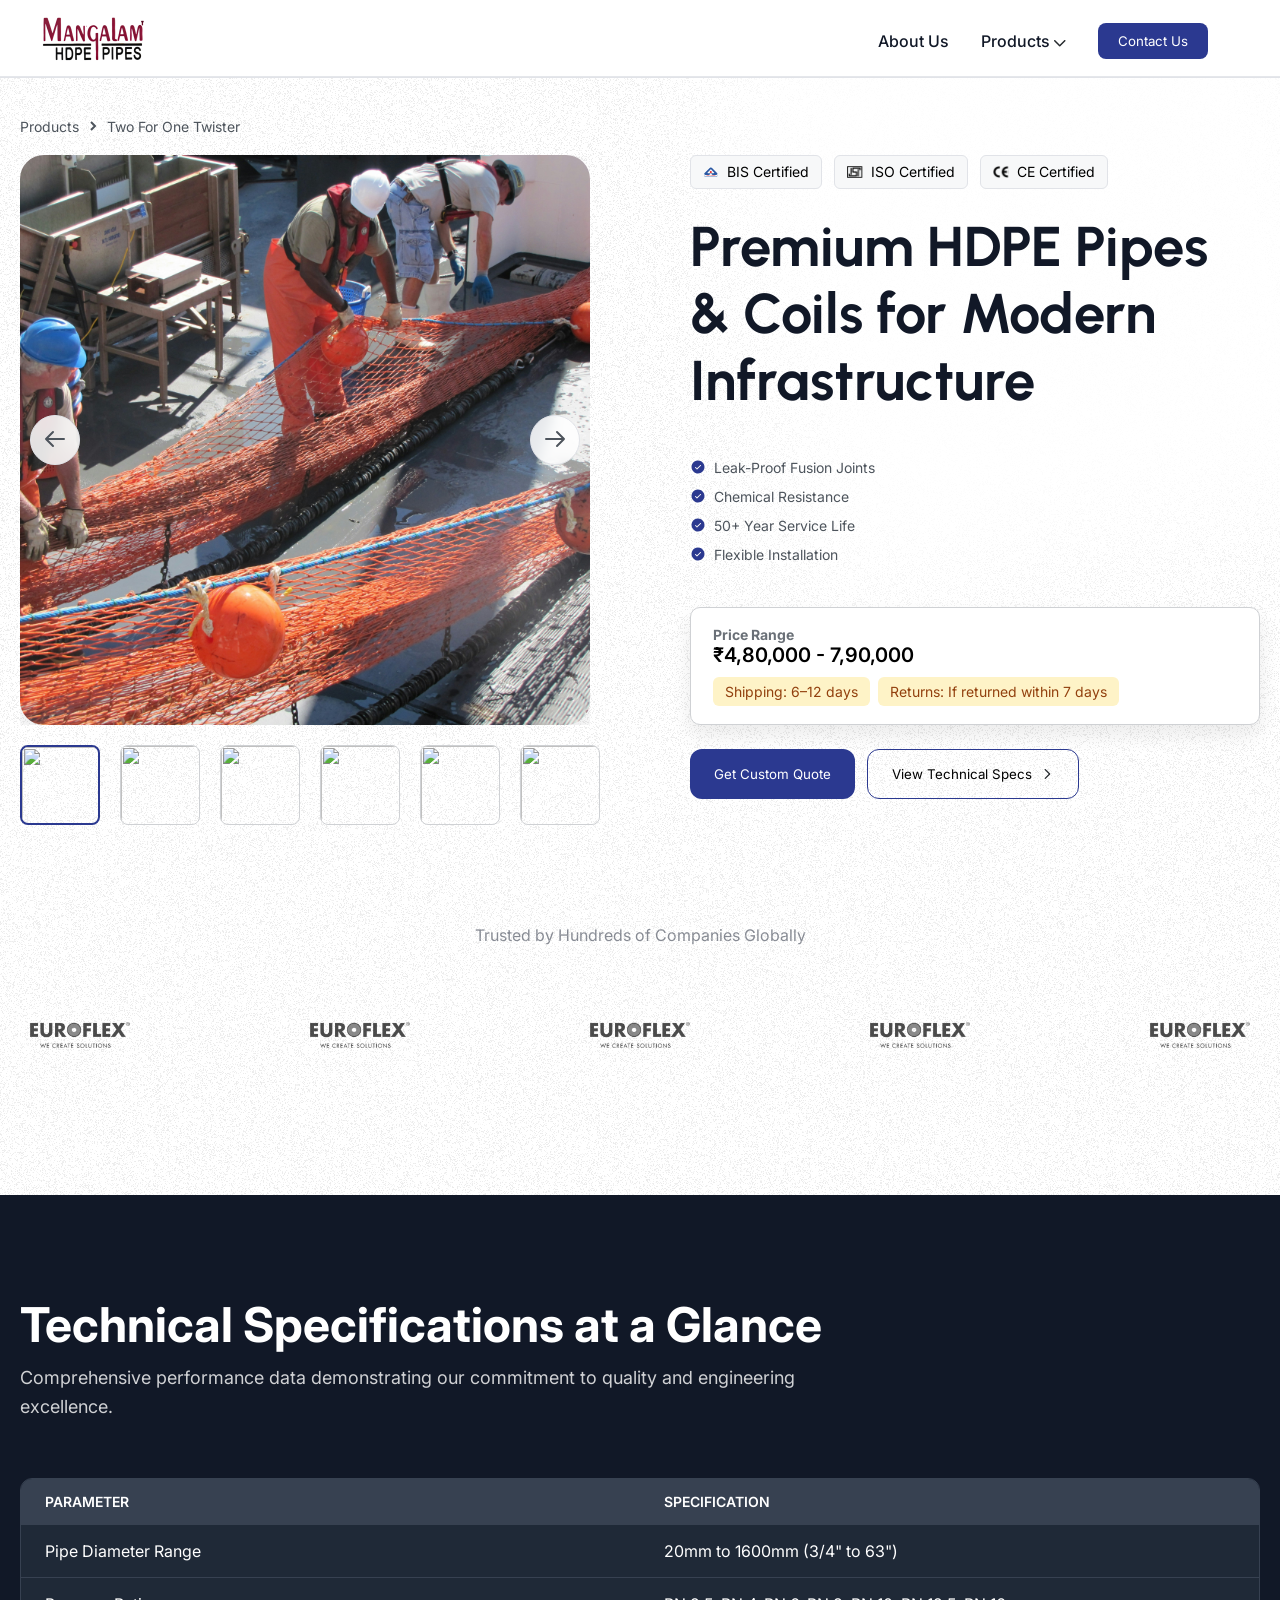
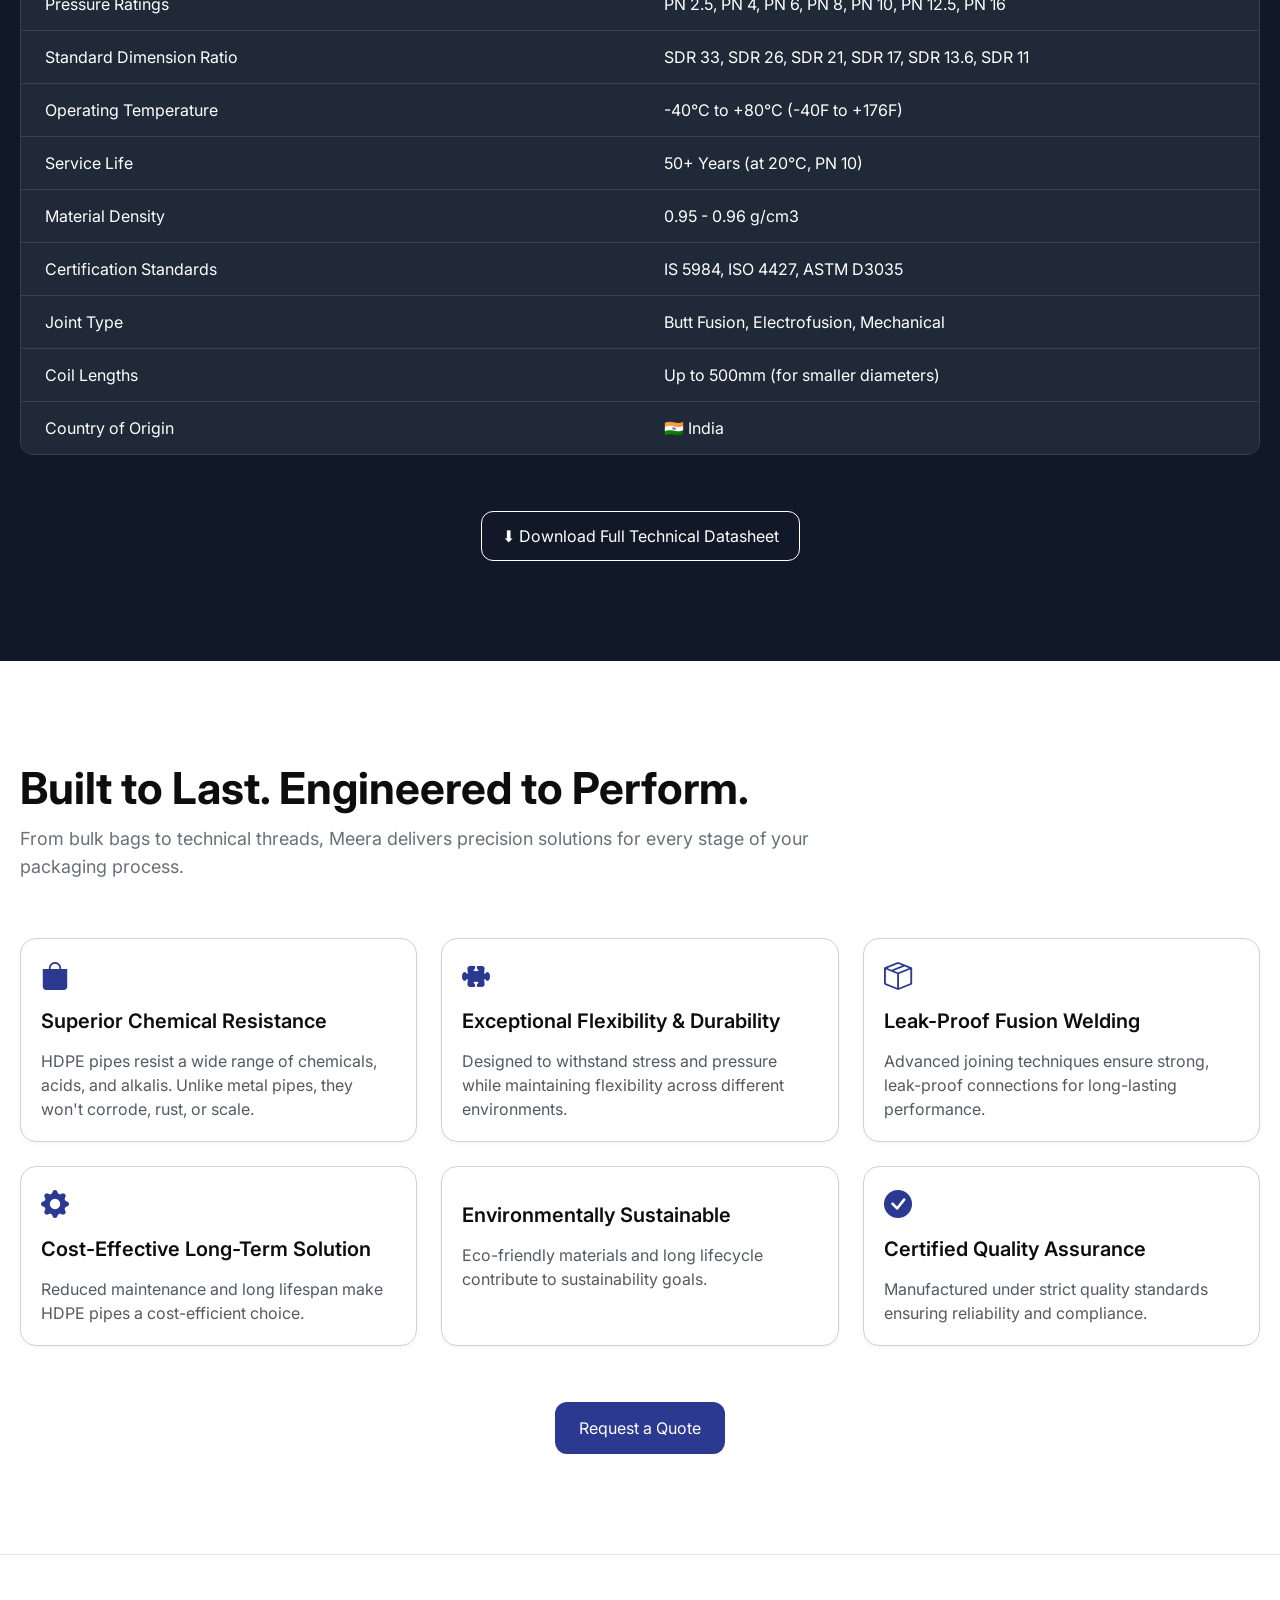
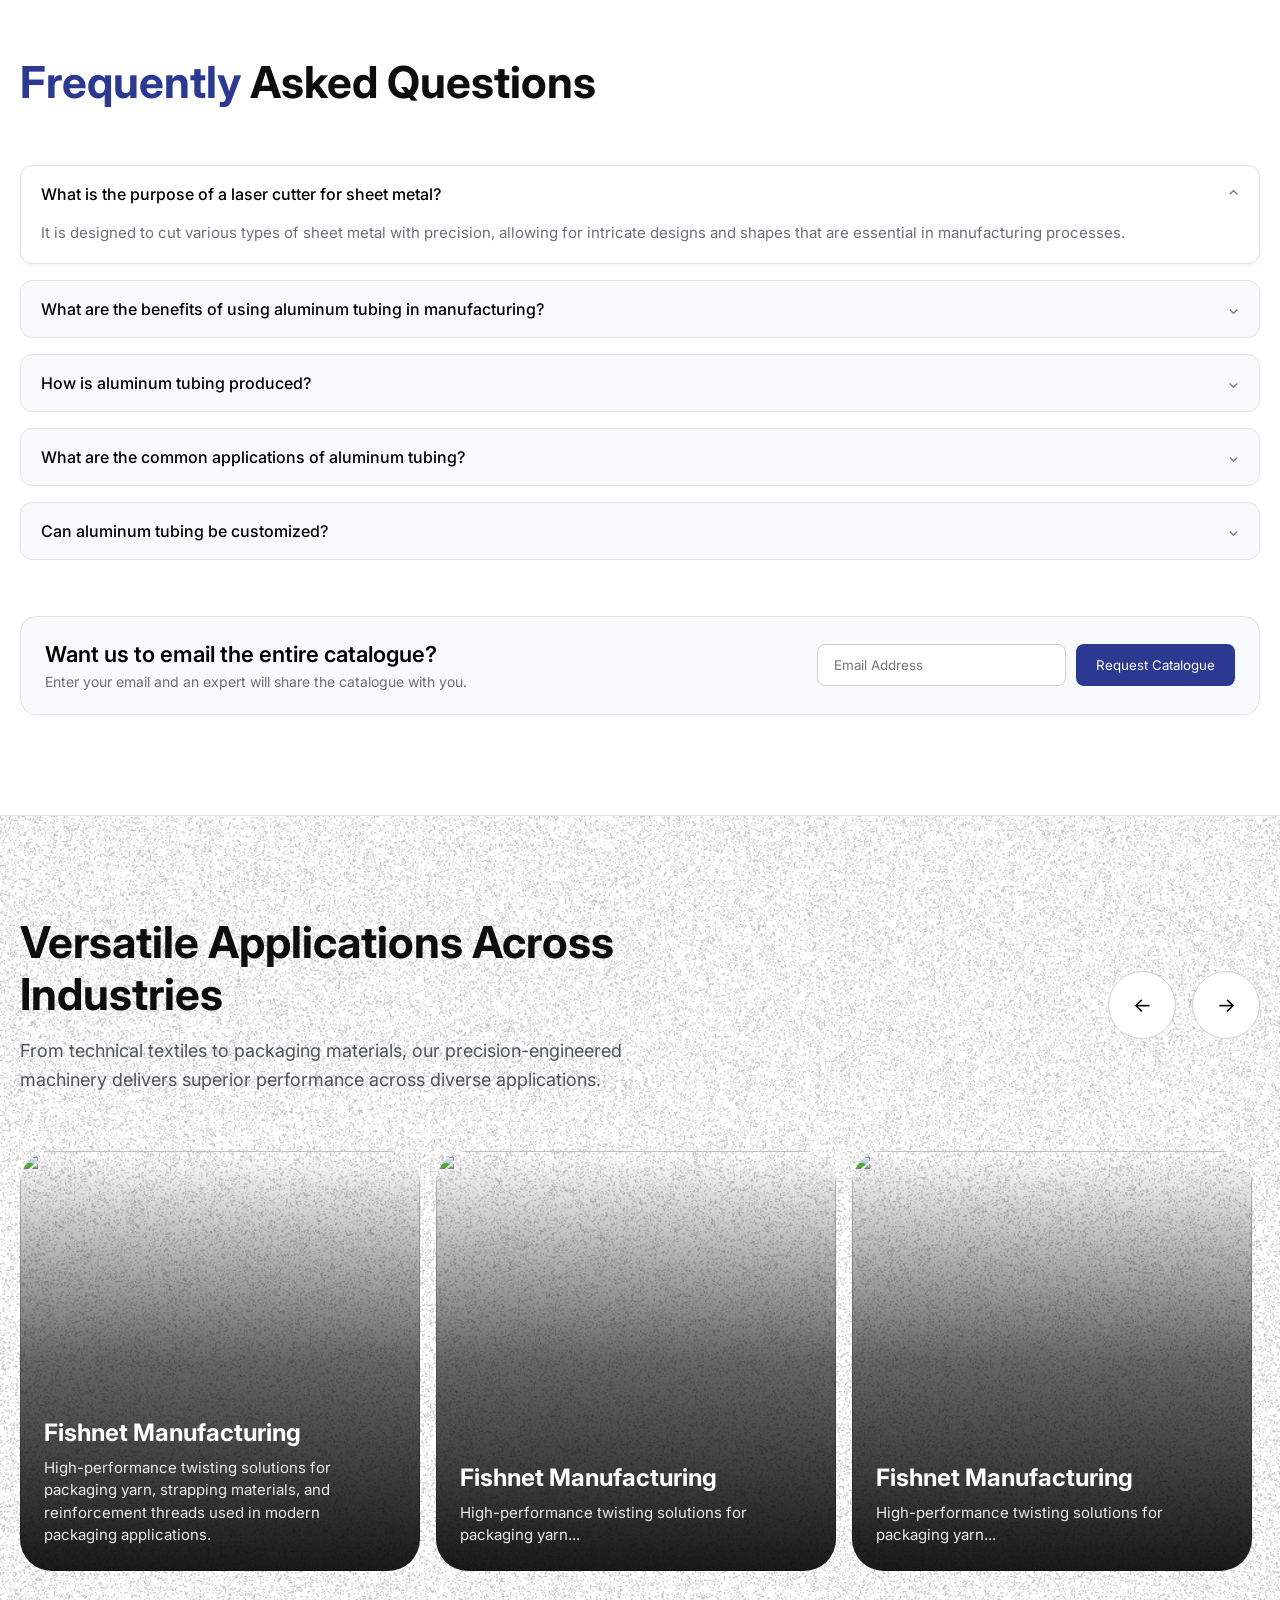
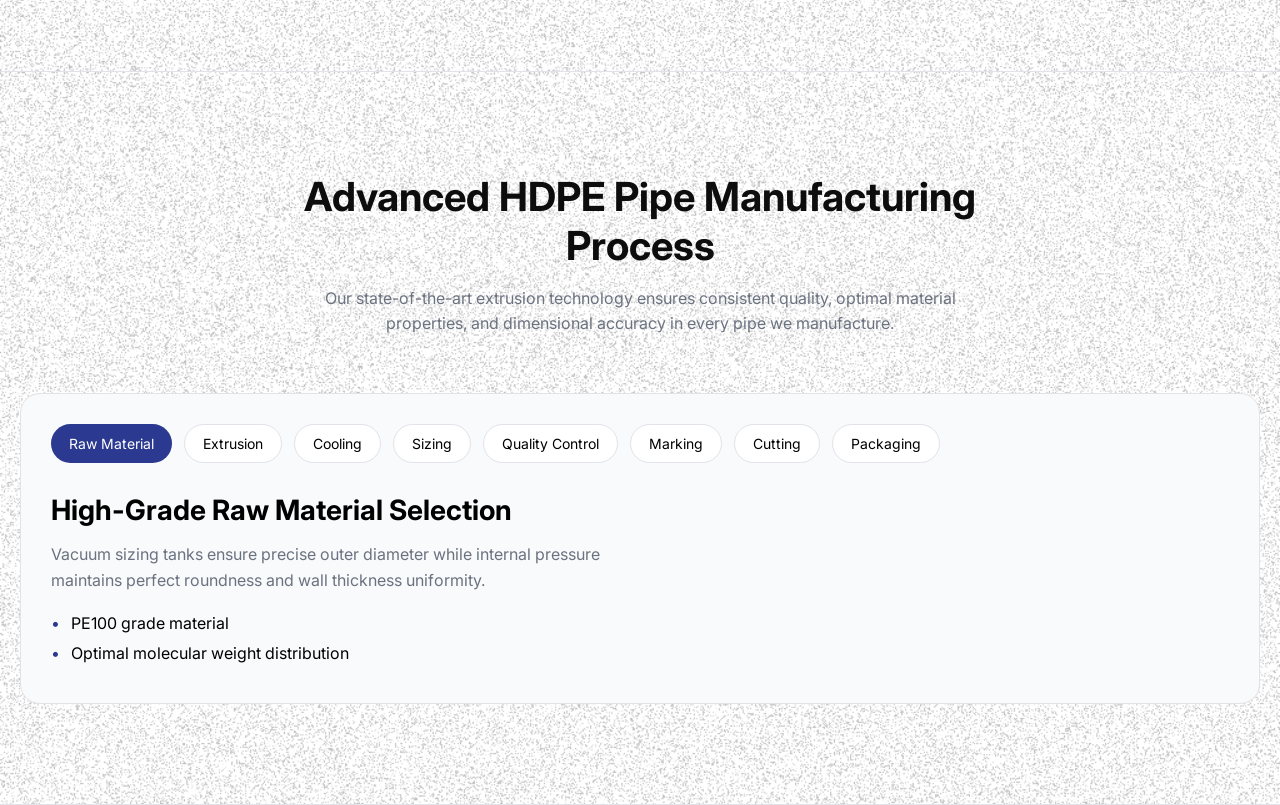
==== index.html @ 52c53579 "just done next xsection wirth crads and shades" ====
<!doctype html>
<html lang="en">
  <head>
    <meta charset="UTF-8" />
    <meta name="viewport" content="width=device-width, initial-scale=1.0" />
    <title>Gushwork Assignment</title>
<link href="https://fonts.googleapis.com/css2?family=Urbanist:wght@700&display=swap" rel="stylesheet">
    <link
      href="https://fonts.googleapis.com/css2?family=Inter:wght@400;500;600&display=swap"
      rel="stylesheet"
    />
    <link
      href="https://cdn.jsdelivr.net/npm/bootstrap-icons/font/bootstrap-icons.css"
      rel="stylesheet"
    />
    <link rel="stylesheet" href="styles.css" />
  </head>
  <body>
    <!-- Header Section -->
    <header class="header">
      <div class="nav">
        <div class="logo">
          <img src="logo.png" alt="Mangalam Pipes Logo" />
        </div>

        <nav class="nav-links">
          <a href="#">About Us</a>
          <div class="dropdown">
            <a href="#"
              >Products
              <span class="arrow-icon">
                <svg width="12" height="7" viewBox="0 0 12 7" fill="none">
                  <path
                    d="M5.22013 6.28255L0.220135 1.28255C0.0792384 1.14165 8.38803e-05 0.950558 8.38905e-05 0.7513C8.39007e-05 0.552043 0.0792385 0.360947 0.220135 0.22005C0.361031 0.0791541 0.552127 -4.7718e-07 0.751385 -4.69954e-07C0.950642 -4.62729e-07 1.14174 0.0791541 1.28263 0.22005L5.75076 4.68943L10.2201 0.221301C10.2899 0.151536 10.3727 0.0961956 10.4639 0.0584392C10.555 0.0206828 10.6527 0.00124975 10.7514 0.00124976C10.85 0.00124976 10.9477 0.0206828 11.0389 0.0584392C11.13 0.0961956 11.2129 0.151536 11.2826 0.221301C11.3524 0.291066 11.4077 0.373889 11.4455 0.465041C11.4833 0.556193 11.5027 0.653889 11.5027 0.752551C11.5027 0.851213 11.4833 0.948909 11.4455 1.04006C11.4077 1.13121 11.3524 1.21404 11.2826 1.2838L6.28263 6.2838C6.21287 6.35364 6.13001 6.40902 6.03881 6.44677C5.9476 6.48451 5.84984 6.50388 5.75112 6.50377C5.65241 6.50365 5.5547 6.48405 5.46358 6.44609C5.37246 6.40813 5.28973 6.35255 5.22013 6.28255Z"
                    fill="#262A2E"
                  />
                </svg>
              </span>
            </a>
          </div>
          <a href="#"><button class="contact-btn">Contact Us</button></a>
          <div class="menu-toggle" id="menuToggle"></div>
        </nav>
      </div>
    </header>
    <!--Hero section-->
    <section class="hero">
      <!-- BREADCRUMB -->
      <div class="breadcrumb">
        <a href="#">Products</a>
        <span>
          <svg width="12" height="12" viewBox="0 0 12 12">
            <path
              d="M4 2L8 6L4 10"
              stroke="#4D545C"
              stroke-width="2"
              fill="none"
            />
            </svg>
          </span>
        <a href="#">Two For One Twister</a>
      </div>

      <div class="hero-content">
        <!-- LEFT -->
        <div class="left">
          <div class="carousel">
            <button class="prev">
              <svg
                width="24"
                height="24"
                viewBox="0 0 24 24"
                fill="none"
                xmlns="http://www.w3.org/2000/svg"
              >
                <path
                  d="M10 5L3 12M3 12L10 19M3 12L21 12"
                  stroke="#4D545C"
                  stroke-width="2"
                  stroke-linecap="round"
                  stroke-linejoin="round"
                />
              </svg>
            </button>

            <img id="mainImage" src="hero.jpg" />

            <!-- Zoom Lens -->
            <div class="zoom-lens">
              <svg width="24" height="24" viewBox="0 0 24 24" fill="none" xmlns="http://www.w3.org/2000/svg">
                <circle cx="10" cy="10" r="6" stroke="#FFFFFF" stroke-width="2" fill="none"/>
                <path d="M14.5 14.5L21 21" stroke="#FFFFFF" stroke-width="2" stroke-linecap="round"/>
              </svg>
            </div>

            <button class="next">
              <svg
                width="24"
                height="24"
                viewBox="0 0 24 24"
                fill="none"
                xmlns="http://www.w3.org/2000/svg"
              >
                <path
                  d="M14 5L21 12M21 12L14 19M21 12L3 12"
                  stroke="#4D545C"
                  stroke-width="2"
                  stroke-linecap="round"
                  stroke-linejoin="round"
                />
              </svg>
            </button>
          </div>

          <div class="thumbnails">
            <img src="images/img1.jpg" class="thumb active" />
            <img src="images/img2.jpg" class="thumb" />
            <img src="images/img3.jpg" class="thumb" />
            <img src="images/img4.jpg" class="thumb" />
            <img src="images/img3.jpg" class="thumb" />
            <img src="images/img4.jpg" class="thumb" />
          </div>
        </div>

        <!-- RIGHT -->
        <div class="right">
          <!-- BADGES -->
          <div class="badges">
            <span>
              <svg
                width="30"
                height="20"
                viewBox="0 0 30 20"
                fill="none"
                xmlns="http://www.w3.org/2000/svg"
              >
                <g clip-path="url(#clip0_490_15077)">
                  <path
                    fill-rule="evenodd"
                    clip-rule="evenodd"
                    d="M14.727 5.0002C14.9112 5.0002 15.1404 5.092 15.4164 5.3674L20.7936 10.744C21.666 11.6176 21.1608 12.304 20.0136 12.2146H14.727L17.898 15.4774H24.6534C26.7216 15.5692 28.3734 13.639 26.3082 11.6632L16.8882 2.2876C16.1028 1.5058 15.4164 1 14.727 1C14.0376 1 13.347 1.5058 12.567 2.2876L3.14704 11.6626C1.07944 13.6384 2.73304 15.5686 4.80124 15.4762H11.556L14.727 12.214H9.44224C8.29324 12.3058 7.78744 11.614 8.66224 10.7434L14.0388 5.3674C14.3142 5.092 14.5446 5.0002 14.7282 5.0002"
                    fill="#2A58A3"
                  />
                  <path
                    fill-rule="evenodd"
                    clip-rule="evenodd"
                    d="M14.6946 8.13525C15.081 8.13502 15.4588 8.24936 15.7802 8.46383C16.1016 8.6783 16.3521 8.98325 16.5002 9.34013C16.6483 9.69702 16.6872 10.0898 16.6121 10.4688C16.5369 10.8478 16.3511 11.196 16.078 11.4694C15.805 11.7428 15.457 11.9291 15.0781 12.0047C14.6992 12.0803 14.3063 12.0418 13.9493 11.8942C13.5922 11.7466 13.287 11.4963 13.0721 11.1752C12.8572 10.8541 12.7424 10.4764 12.7422 10.0901C12.7423 9.57224 12.9481 9.07567 13.3142 8.70946C13.6803 8.34326 14.1768 8.13737 14.6946 8.13705"
                    fill="#E6363B"
                  />
                  <path
                    fill-rule="evenodd"
                    clip-rule="evenodd"
                    d="M14.7061 19.0001H24.5863C26.1949 18.9539 26.6089 18.5405 27.9415 15.9209C26.1031 17.6669 25.6897 17.7587 24.5863 17.7587H4.8259C3.7231 17.7587 3.3091 17.6669 1.4707 15.9209C2.8033 18.5405 3.2173 18.9539 4.8259 19.0001H14.7061Z"
                    fill="#2A58A3"
                  />
                  <path
                    d="M23.2631 17.0588H23.563V17.2652H23.2631V17.0588ZM23.2631 16.4636H23.563V16.6706H23.2631V16.4636ZM21.3808 16.8944C21.3808 16.5602 21.895 16.5824 21.895 16.5824L21.955 16.7294C21.9034 16.7168 21.64 16.712 21.6292 16.8932C21.631 16.9394 21.6508 16.9831 21.6845 17.0148C21.7182 17.0465 21.763 17.0636 21.8092 17.0624H21.82C21.8652 17.065 21.9103 17.0571 21.952 17.0394C21.9936 17.0218 22.0306 16.9947 22.06 16.9604V16.4636H21.226V16.3166H23.071V16.4636H22.3114V16.6844C22.3865 16.6281 22.4788 16.5997 22.5724 16.604C22.7878 16.604 22.969 16.7378 22.969 16.898C22.969 17.1068 22.6744 17.297 22.6744 17.297L22.4848 17.1962C22.4908 17.1962 22.7176 17.0576 22.7176 16.9016C22.7171 16.881 22.7125 16.8607 22.7041 16.8418C22.6957 16.8229 22.6836 16.8059 22.6687 16.7917C22.6537 16.7775 22.636 16.7664 22.6167 16.759C22.5974 16.7516 22.5769 16.7481 22.5562 16.7486H22.5472C22.5015 16.7535 22.4573 16.7677 22.4173 16.7903C22.3772 16.8129 22.3422 16.8434 22.3145 16.88V17.4146H22.0595V17.1572C21.7774 17.2904 21.3808 17.1698 21.3808 16.8962V16.8944ZM21.1906 15.854V15.9638C21.1458 15.9493 21.0985 15.9436 21.0514 15.947C20.791 15.947 20.8186 16.2716 21.0232 16.3148H20.8588C20.8072 16.2926 20.6686 16.172 20.6746 16.0622C20.68 15.8684 20.9746 15.7586 21.1906 15.8558V15.854ZM20.5588 16.3172H21.1852V16.4648H21.0382V17.411H20.7766V16.463H20.5612V16.316L20.5588 16.3172ZM20.074 16.664C20.1089 16.6675 20.144 16.6625 20.1765 16.6497C20.2091 16.6369 20.2381 16.6165 20.2613 16.5902C20.2787 16.4486 19.9072 16.3922 19.9072 16.5602C19.9102 16.6226 19.9894 16.664 20.074 16.664ZM19.459 16.319H20.5558V16.466H20.4226C20.6554 16.7006 20.4395 17.0498 20.0548 17.072C20.0656 17.072 20.1484 17.132 20.2108 17.1692C20.3212 17.2292 20.4202 17.285 20.4256 17.2892L20.2786 17.4242C20.0242 17.327 19.8076 17.1416 19.6102 16.991L19.774 16.871L19.87 16.931C19.9045 16.9471 19.9433 16.9515 19.9804 16.9436C20.2072 16.907 20.2444 16.8062 20.2499 16.7582C19.9865 16.8944 19.57 16.6982 19.726 16.4642H19.465L19.459 16.319ZM18.0304 16.319H19.4644V16.466H19.1926V16.766H18.5896C18.5547 16.762 18.5196 16.772 18.492 16.7938C18.4645 16.8156 18.4467 16.8475 18.4426 16.8824V16.8884C18.4426 17.087 18.8134 17.1578 18.8872 17.1194C18.8864 17.0953 18.8905 17.0712 18.8992 17.0487C18.9079 17.0262 18.921 17.0056 18.9378 16.9883C18.9546 16.9709 18.9747 16.9571 18.997 16.9477C19.0192 16.9383 19.0431 16.9334 19.0672 16.9334H19.0889C19.2814 16.9334 19.3151 17.1614 19.1452 17.207C19.1656 17.2463 19.1904 17.2831 19.219 17.3168C19.2586 17.3708 19.33 17.4488 19.33 17.4488H19.0631C19.0631 17.4488 19.0204 17.3888 18.9976 17.351C18.9748 17.3132 18.9694 17.2952 18.9526 17.2676C18.9412 17.2718 18.1852 17.2952 18.19 16.871C18.19 16.7348 18.355 16.6232 18.5446 16.6232H18.931V16.4636H18.031V16.3166L18.0304 16.319ZM17.5895 16.9676V17.0948L16.9606 17.4092L16.8137 17.267L17.5895 16.9676ZM17.3326 17.1008C16.9954 17.0966 16.8874 16.8662 16.8874 16.8008V16.4648H16.6996V16.3178H18.001V16.4648H17.854V17.411H17.599V17.051C17.5183 17.0923 17.4279 17.111 17.3375 17.105L17.3326 17.1008ZM17.596 16.463H17.1472V16.808C17.1472 16.8872 17.2036 16.9628 17.3476 16.9676C17.3951 16.9679 17.4421 16.9582 17.4857 16.9392C17.5292 16.9202 17.5682 16.8923 17.6003 16.8572L17.596 16.463ZM16.0691 16.316H16.6948V16.463H16.5473V17.4092H16.2863V16.463H16.0721V16.316H16.0691ZM15.5387 16.5998V16.727C15.4787 16.7318 15.19 16.706 15.19 16.5116C15.19 16.3808 15.3598 16.2914 15.55 16.2962C15.7966 16.2962 16.0042 16.4498 16.0042 16.631C16.0042 16.8122 15.7642 16.976 15.5332 16.967C15.5332 16.967 15.6071 17.081 15.8195 17.0762C15.913 17.0723 16.0048 17.0497 16.0895 17.0099C16.1742 16.97 16.25 16.9136 16.3127 16.844V17.084C15.9131 17.3402 15.2675 17.2136 15.1571 16.8062C15.2357 16.8249 15.3162 16.8342 15.397 16.8338C15.5615 16.8338 15.751 16.7738 15.751 16.6136C15.7524 16.5677 15.7355 16.523 15.7042 16.4894C15.6729 16.4557 15.6296 16.4357 15.5837 16.4336C15.5733 16.4328 15.5628 16.4328 15.5525 16.4336C15.3904 16.4396 15.3845 16.6028 15.5459 16.6028L15.5387 16.5998ZM14.4755 17.1002C14.1389 17.0966 14.0345 16.8656 14.0345 16.8002V16.4672H13.8473V16.3202H15.1474V16.4672H15.0005V17.4134H14.7455V17.0534C14.6634 17.0954 14.5715 17.1141 14.4796 17.1074L14.4755 17.1002ZM14.7395 16.4624H14.2859V16.8074C14.2859 16.8866 14.3422 16.9622 14.4875 16.967C14.5348 16.9672 14.5817 16.9575 14.6251 16.9385C14.6685 16.9195 14.7075 16.8916 14.7395 16.8566V16.4624ZM12.2525 17.0624H12.5525V17.2688H12.2525V17.0624ZM12.2525 16.4672H12.5525V16.6742H12.2525V16.4672ZM10.3679 16.8998C10.3679 16.565 10.8827 16.5872 10.8827 16.5872L10.9427 16.7342C10.8911 16.7216 10.6277 16.7174 10.6163 16.898C10.6177 16.9212 10.6237 16.9438 10.6339 16.9646C10.6441 16.9854 10.6583 17.004 10.6757 17.0193C10.693 17.0346 10.7133 17.0464 10.7352 17.0539C10.7571 17.0614 10.7803 17.0645 10.8035 17.063H10.8119C10.857 17.066 10.9022 17.0584 10.9439 17.0408C10.9856 17.0232 11.0225 16.9961 11.0518 16.9616V16.4672H10.2155V16.3202H12.0593V16.4672H11.3003V16.688C11.3751 16.6318 11.4671 16.6034 11.5607 16.6076C11.7761 16.6076 11.9579 16.7414 11.9579 16.9016C11.9579 17.1104 11.6579 17.3006 11.6579 17.3006L11.4689 17.1938C11.4743 17.1938 11.7011 17.0552 11.7011 16.8998C11.7 16.8581 11.6823 16.8185 11.6521 16.7897C11.6218 16.7609 11.5814 16.7453 11.5397 16.7462H11.5313C11.4856 16.7512 11.4415 16.7654 11.4016 16.788C11.3617 16.8106 11.3268 16.8411 11.2991 16.8776V17.4122H11.0434V17.1548C10.771 17.2904 10.3679 17.1698 10.3679 16.8962V16.8998ZM8.78445 16.3226H10.2125V16.4696H10.0655V17.4158H9.80385V16.8548H9.35025V17.0018C9.35127 17.0103 9.35048 17.0189 9.34793 17.027C9.34537 17.0352 9.34112 17.0426 9.33544 17.049C9.32976 17.0554 9.3228 17.0604 9.31501 17.0639C9.30721 17.0673 9.29877 17.0691 9.29025 17.069C9.28507 17.0696 9.27983 17.0696 9.27465 17.069C9.18645 17.0648 8.93145 16.829 8.93145 16.778C8.93145 16.7048 9.02505 16.7048 9.03645 16.7048H9.79905V16.4648H8.78505L8.78445 16.3226ZM8.15205 16.3226H8.77845V16.4696H8.63145V17.4158H8.37105V16.463H8.15505L8.15205 16.3226ZM7.74705 16.4696H7.31865V16.793H7.74945L7.74705 16.4696ZM6.72705 16.3226H8.15505V16.4696H8.01105V17.4158H7.74705V16.9358H7.31865V17.063C7.31873 17.0727 7.31691 17.0822 7.31331 17.0911C7.3097 17.1 7.30438 17.1081 7.29764 17.115C7.29089 17.1218 7.28287 17.1273 7.27402 17.131C7.26517 17.1348 7.25566 17.1368 7.24605 17.1368H7.23645C7.16325 17.1368 6.86865 16.8968 6.86865 16.85C6.86865 16.8032 6.96225 16.796 6.96825 16.796H7.06725V16.4678H6.72705V16.3226Z"
                    fill="#E6363B"
                  />
                </g>
                <defs>
                  <clipPath id="clip0_490_15077">
                    <rect
                      width="26.4708"
                      height="18"
                      fill="white"
                      transform="translate(1.4707 1)"
                    />
                  </clipPath>
                </defs>
              </svg>
              BIS Certified</span
            >
            <span
              ><svg
                width="23"
                height="17"
                viewBox="0 0 23 17"
                fill="none"
                xmlns="http://www.w3.org/2000/svg"
                xmlns:xlink="http://www.w3.org/1999/xlink"
              >
                <rect
                  width="22.0831"
                  height="17"
                  fill="url(#pattern0_490_15087)"
                />
                <defs>
                  <pattern
                    id="pattern0_490_15087"
                    patternContentUnits="objectBoundingBox"
                    width="1"
                    height="1"
                  >
                    <use
                      xlink:href="#image0_490_15087"
                      transform="scale(0.00255754 0.00332226)"
                    />
                  </pattern>
                  <image
                    id="image0_490_15087"
                    width="391"
                    height="301"
                    preserveAspectRatio="none"
                    xlink:href="[data-uri]"
                  />
                </defs></svg>ISO Certified</span
            >
            <span
              ><svg
                width="23"
                height="20"
                viewBox="0 0 23 20"
                fill="none"
                xmlns="http://www.w3.org/2000/svg"
                xmlns:xlink="http://www.w3.org/1999/xlink"
              >
                <rect
                  width="22.5"
                  height="20"
                  fill="url(#pattern0_490_15090)"
                />
                <defs>
                  <pattern
                    id="pattern0_490_15090"
                    patternContentUnits="objectBoundingBox"
                    width="1"
                    height="1"
                  >
                    <use
                      xlink:href="#image0_490_15090"
                      transform="matrix(0.00183655 0 0 0.00206612 -0.0509644 0)"
                    />
                  </pattern>
                  <image
                    id="image0_490_15090"
                    width="600"
                    height="484"
                    preserveAspectRatio="none"
                    xlink:href="[data-uri]"
                  />
                </defs>
                </svg>
                CE Certified
              </span>
          </div>

          <!-- TITLE -->
          <h1>Premium HDPE Pipes & Coils for Modern Infrastructure</h1>

          <!-- Zoom Preview -->
          <div class="zoom-preview" id="zoomPreview"></div>

          <!-- FEATURES -->
          <ul class="hero-features">
            <li>
              <svg
                width="16"
                height="16"
                viewBox="0 0 16 16"
                fill="none"
                xmlns="http://www.w3.org/2000/svg"
              >
                <path
                  d="M8 1.5C6.71442 1.5 5.45772 1.88122 4.3888 2.59545C3.31988 3.30968 2.48676 4.32484 1.99479 5.51256C1.50282 6.70028 1.37409 8.00721 1.6249 9.26809C1.8757 10.529 2.49477 11.6872 3.40381 12.5962C4.31285 13.5052 5.47104 14.1243 6.73192 14.3751C7.99279 14.6259 9.29973 14.4972 10.4874 14.0052C11.6752 13.5132 12.6903 12.6801 13.4046 11.6112C14.1188 10.5423 14.5 9.28558 14.5 8C14.4982 6.27665 13.8128 4.62441 12.5942 3.40582C11.3756 2.18722 9.72335 1.50182 8 1.5ZM10.8538 6.85375L7.35375 10.3538C7.30732 10.4002 7.25217 10.4371 7.19147 10.4623C7.13077 10.4874 7.06571 10.5004 7 10.5004C6.9343 10.5004 6.86923 10.4874 6.80853 10.4623C6.74783 10.4371 6.69269 10.4002 6.64625 10.3538L5.14625 8.85375C5.05243 8.75993 4.99972 8.63268 4.99972 8.5C4.99972 8.36732 5.05243 8.24007 5.14625 8.14625C5.24007 8.05243 5.36732 7.99972 5.5 7.99972C5.63268 7.99972 5.75993 8.05243 5.85375 8.14625L7 9.29313L10.1463 6.14625C10.1927 6.09979 10.2479 6.06294 10.3086 6.0378C10.3693 6.01266 10.4343 5.99972 10.5 5.99972C10.5657 5.99972 10.6308 6.01266 10.6915 6.0378C10.7521 6.06294 10.8073 6.09979 10.8538 6.14625C10.9002 6.1927 10.9371 6.24786 10.9622 6.30855C10.9873 6.36925 11.0003 6.4343 11.0003 6.5C11.0003 6.5657 10.9873 6.63075 10.9622 6.69145C10.9371 6.75214 10.9002 6.8073 10.8538 6.85375Z"
                  fill="#2B3990"
                />
              </svg>
              Leak-Proof Fusion Joints
            </li>
            <li>
              <svg
                width="16"
                height="16"
                viewBox="0 0 16 16"
                fill="none"
                xmlns="http://www.w3.org/2000/svg"
              >
                <path
                  d="M8 1.5C6.71442 1.5 5.45772 1.88122 4.3888 2.59545C3.31988 3.30968 2.48676 4.32484 1.99479 5.51256C1.50282 6.70028 1.37409 8.00721 1.6249 9.26809C1.8757 10.529 2.49477 11.6872 3.40381 12.5962C4.31285 13.5052 5.47104 14.1243 6.73192 14.3751C7.99279 14.6259 9.29973 14.4972 10.4874 14.0052C11.6752 13.5132 12.6903 12.6801 13.4046 11.6112C14.1188 10.5423 14.5 9.28558 14.5 8C14.4982 6.27665 13.8128 4.62441 12.5942 3.40582C11.3756 2.18722 9.72335 1.50182 8 1.5ZM10.8538 6.85375L7.35375 10.3538C7.30732 10.4002 7.25217 10.4371 7.19147 10.4623C7.13077 10.4874 7.06571 10.5004 7 10.5004C6.9343 10.5004 6.86923 10.4874 6.80853 10.4623C6.74783 10.4371 6.69269 10.4002 6.64625 10.3538L5.14625 8.85375C5.05243 8.75993 4.99972 8.63268 4.99972 8.5C4.99972 8.36732 5.05243 8.24007 5.14625 8.14625C5.24007 8.05243 5.36732 7.99972 5.5 7.99972C5.63268 7.99972 5.75993 8.05243 5.85375 8.14625L7 9.29313L10.1463 6.14625C10.1927 6.09979 10.2479 6.06294 10.3086 6.0378C10.3693 6.01266 10.4343 5.99972 10.5 5.99972C10.5657 5.99972 10.6308 6.01266 10.6915 6.0378C10.7521 6.06294 10.8073 6.09979 10.8538 6.14625C10.9002 6.1927 10.9371 6.24786 10.9622 6.30855C10.9873 6.36925 11.0003 6.4343 11.0003 6.5C11.0003 6.5657 10.9873 6.63075 10.9622 6.69145C10.9371 6.75214 10.9002 6.8073 10.8538 6.85375Z"
                  fill="#2B3990"
                />
              </svg>
              Chemical Resistance
            </li>
            <li>
              <svg
                width="16"
                height="16"
                viewBox="0 0 16 16"
                fill="none"
                xmlns="http://www.w3.org/2000/svg"
              >
                <path
                  d="M8 1.5C6.71442 1.5 5.45772 1.88122 4.3888 2.59545C3.31988 3.30968 2.48676 4.32484 1.99479 5.51256C1.50282 6.70028 1.37409 8.00721 1.6249 9.26809C1.8757 10.529 2.49477 11.6872 3.40381 12.5962C4.31285 13.5052 5.47104 14.1243 6.73192 14.3751C7.99279 14.6259 9.29973 14.4972 10.4874 14.0052C11.6752 13.5132 12.6903 12.6801 13.4046 11.6112C14.1188 10.5423 14.5 9.28558 14.5 8C14.4982 6.27665 13.8128 4.62441 12.5942 3.40582C11.3756 2.18722 9.72335 1.50182 8 1.5ZM10.8538 6.85375L7.35375 10.3538C7.30732 10.4002 7.25217 10.4371 7.19147 10.4623C7.13077 10.4874 7.06571 10.5004 7 10.5004C6.9343 10.5004 6.86923 10.4874 6.80853 10.4623C6.74783 10.4371 6.69269 10.4002 6.64625 10.3538L5.14625 8.85375C5.05243 8.75993 4.99972 8.63268 4.99972 8.5C4.99972 8.36732 5.05243 8.24007 5.14625 8.14625C5.24007 8.05243 5.36732 7.99972 5.5 7.99972C5.63268 7.99972 5.75993 8.05243 5.85375 8.14625L7 9.29313L10.1463 6.14625C10.1927 6.09979 10.2479 6.06294 10.3086 6.0378C10.3693 6.01266 10.4343 5.99972 10.5 5.99972C10.5657 5.99972 10.6308 6.01266 10.6915 6.0378C10.7521 6.06294 10.8073 6.09979 10.8538 6.14625C10.9002 6.1927 10.9371 6.24786 10.9622 6.30855C10.9873 6.36925 11.0003 6.4343 11.0003 6.5C11.0003 6.5657 10.9873 6.63075 10.9622 6.69145C10.9371 6.75214 10.9002 6.8073 10.8538 6.85375Z"
                  fill="#2B3990"
                />
              </svg>
              50+ Year Service Life
            </li>
            <li>
              <svg
                width="16"
                height="16"
                viewBox="0 0 16 16"
                fill="none"
                xmlns="http://www.w3.org/2000/svg"
              >
                <path
                  d="M8 1.5C6.71442 1.5 5.45772 1.88122 4.3888 2.59545C3.31988 3.30968 2.48676 4.32484 1.99479 5.51256C1.50282 6.70028 1.37409 8.00721 1.6249 9.26809C1.8757 10.529 2.49477 11.6872 3.40381 12.5962C4.31285 13.5052 5.47104 14.1243 6.73192 14.3751C7.99279 14.6259 9.29973 14.4972 10.4874 14.0052C11.6752 13.5132 12.6903 12.6801 13.4046 11.6112C14.1188 10.5423 14.5 9.28558 14.5 8C14.4982 6.27665 13.8128 4.62441 12.5942 3.40582C11.3756 2.18722 9.72335 1.50182 8 1.5ZM10.8538 6.85375L7.35375 10.3538C7.30732 10.4002 7.25217 10.4371 7.19147 10.4623C7.13077 10.4874 7.06571 10.5004 7 10.5004C6.9343 10.5004 6.86923 10.4874 6.80853 10.4623C6.74783 10.4371 6.69269 10.4002 6.64625 10.3538L5.14625 8.85375C5.05243 8.75993 4.99972 8.63268 4.99972 8.5C4.99972 8.36732 5.05243 8.24007 5.14625 8.14625C5.24007 8.05243 5.36732 7.99972 5.5 7.99972C5.63268 7.99972 5.75993 8.05243 5.85375 8.14625L7 9.29313L10.1463 6.14625C10.1927 6.09979 10.2479 6.06294 10.3086 6.0378C10.3693 6.01266 10.4343 5.99972 10.5 5.99972C10.5657 5.99972 10.6308 6.01266 10.6915 6.0378C10.7521 6.06294 10.8073 6.09979 10.8538 6.14625C10.9002 6.1927 10.9371 6.24786 10.9622 6.30855C10.9873 6.36925 11.0003 6.4343 11.0003 6.5C11.0003 6.5657 10.9873 6.63075 10.9622 6.69145C10.9371 6.75214 10.9002 6.8073 10.8538 6.85375Z"
                  fill="#2B3990"
                />
              </svg>
              Flexible Installation
            </li>
          </ul>

          <!-- PRICE -->
          <div class="price-card">
            <h3>Price Range</h3>
            <p class="price">₹4,80,000 - 7,90,000</p>

            <div class="meta">
  <span>Shipping: 6–12 days</span>
  <span>Returns: If returned within 7 days</span>
</div>
          </div>

          <!-- BUTTONS -->
          <div class="buttons">
            <button class="btn-primary">Get Custom Quote</button>
            <button class="btn-secondary">View Technical Specs<svg width="16" height="16" viewBox="0 0 16 16" fill="none" xmlns="http://www.w3.org/2000/svg">
<path d="M11.5306 8.5306L6.5306 13.5306C6.3897 13.6715 6.19861 13.7506 5.99935 13.7506C5.80009 13.7506 5.60899 13.6715 5.4681 13.5306C5.3272 13.3897 5.24805 13.1986 5.24805 12.9993C5.24805 12.8001 5.3272 12.609 5.4681 12.4681L9.93747 7.99997L5.46935 3.5306C5.39958 3.46083 5.34424 3.37801 5.30649 3.28686C5.26873 3.19571 5.2493 3.09801 5.2493 2.99935C5.2493 2.90069 5.26873 2.80299 5.30649 2.71184C5.34424 2.62069 5.39958 2.53786 5.46935 2.4681C5.53911 2.39833 5.62194 2.34299 5.71309 2.30524C5.80424 2.26748 5.90194 2.24805 6.0006 2.24805C6.09926 2.24805 6.19696 2.26748 6.28811 2.30524C6.37926 2.34299 6.46208 2.39833 6.53185 2.4681L11.5318 7.4681C11.6017 7.53786 11.6571 7.62072 11.6948 7.71193C11.7326 7.80313 11.7519 7.9009 11.7518 7.99961C11.7517 8.09832 11.7321 8.19604 11.6941 8.28715C11.6562 8.37827 11.6006 8.461 11.5306 8.5306Z" fill="#262A2E"/>
</svg>
</button>
          </div>
        </div>
      </div>

      <!-- TRUSTED SECTION (YOUR REQUEST) -->
      <section class="trusted">
  <p>Trusted by Hundreds of Companies Globally</p>

  <div class="logos">
    <img src="eruro.png" />
    <img src="eruro.png" />
    <img src="eruro.png" />
    <img src="eruro.png" />
    <img src="eruro.png" />
   
  </div>
</section>
    </section>

    <!-- SPECS SECTION -->
    <section class="specs">
      <div class="specs-container">

        <!-- TITLE -->
        <div class="specs-header">
          <h2>Technical Specifications at a Glance</h2>
          <p>
            Comprehensive performance data demonstrating our commitment to quality
            and engineering excellence.
          </p>
        </div>

        <!-- TABLE -->
        <div class="specs-table">

          <!-- LEFT COLUMN -->
          <div class="specs-col">
            <div class="table-head">PARAMETER</div>

            <div class="row">Pipe Diameter Range</div>
            <div class="row">Pressure Ratings</div>
            <div class="row">Standard Dimension Ratio</div>
            <div class="row">Operating Temperature</div>
            <div class="row">Service Life</div>
            <div class="row">Material Density</div>
            <div class="row">Certification Standards</div>
            <div class="row">Joint Type</div>
            <div class="row">Coil Lengths</div>
            <div class="row">Country of Origin</div>
          </div>

          <!-- RIGHT COLUMN -->
          <div class="specs-col">
            <div class="table-head">SPECIFICATION</div>

            <div class="row">20mm to 1600mm (3/4" to 63")</div>
            <div class="row">PN 2.5, PN 4, PN 6, PN 8, PN 10, PN 12.5, PN 16</div>
            <div class="row">SDR 33, SDR 26, SDR 21, SDR 17, SDR 13.6, SDR 11</div>
            <div class="row">-40°C to +80°C (-40F to +176F)</div>
            <div class="row">50+ Years (at 20°C, PN 10)</div>
            <div class="row">0.95 - 0.96 g/cm3</div>
            <div class="row">IS 5984, ISO 4427, ASTM D3035</div>
            <div class="row">Butt Fusion, Electrofusion, Mechanical</div>
            <div class="row">Up to 500mm (for smaller diameters)</div>
            <div class="row">🇮🇳 India</div>
          </div>

        </div>

        <!-- BUTTON -->
        <div class="specs-btn">
          <button>
            ⬇ Download Full Technical Datasheet
          </button>
        </div>

      </div>
    </section>

    <!-- FEATURES SECTION -->
    <section class="features">
      <div class="features-container">

        <!-- HEADER -->
        <div class="features-header">
          <h2>Built to Last. Engineered to Perform.</h2>
          <p>
            From bulk bags to technical threads, Meera delivers precision solutions 
            for every stage of your packaging process.
          </p>
        </div>

        <!-- GRID -->
        <div class="features-grid">

          <!-- CARD -->
          <div class="feature-card">
            <div class="icon"><i class="bi bi-bag-fill"></i></div>
            <h3>Superior Chemical Resistance</h3>
            <p>
              HDPE pipes resist a wide range of chemicals, acids, and alkalis.
              Unlike metal pipes, they won't corrode, rust, or scale.
            </p>
          </div>

          <div class="feature-card">
            <div class="icon"><i class="bi bi-puzzle-fill"></i></div>
            <h3>Exceptional Flexibility & Durability</h3>
            <p>
              Designed to withstand stress and pressure while maintaining
              flexibility across different environments.
            </p>
          </div>

          <div class="feature-card">
            <div class="icon"><i class="bi bi-box-seam"></i></div>
            <h3>Leak-Proof Fusion Welding</h3>
            <p>
              Advanced joining techniques ensure strong, leak-proof connections
              for long-lasting performance.
            </p>
          </div>

          <div class="feature-card">
            <div class="icon"><i class="bi bi-gear-fill"></i></div>
            <h3>Cost-Effective Long-Term Solution</h3>
            <p>
              Reduced maintenance and long lifespan make HDPE pipes a
              cost-efficient choice.
            </p>
          </div>

          <div class="feature-card">
            <div class="icon"><i class="bi bi-leaf"></i></div>
            <h3>Environmentally Sustainable</h3>
            <p>
              Eco-friendly materials and long lifecycle contribute to
              sustainability goals.
            </p>
          </div>

          <div class="feature-card">
            <div class="icon"><i class="bi bi-check-circle-fill"></i></div>
            <h3>Certified Quality Assurance</h3>
            <p>
              Manufactured under strict quality standards ensuring
              reliability and compliance.
            </p>
          </div>

        </div>

        <!-- BUTTON -->
        <div class="features-btn">
          <button>Request a Quote</button>
        </div>

      </div>
    </section>

    <!-- FAQ + EMAIL CTA SECTION -->
    <section class="faq">
      <div class="faq-container">
        <!-- TITLE -->
        <h2><span>Frequently</span> Asked Questions</h2>

        <!-- ACCORDION -->
        <div class="faq-list">
          <div class="faq-item active">
            <div class="faq-question">
              What is the purpose of a laser cutter for sheet metal?
              <span class="icon">⌃</span>
            </div>
            <div class="faq-answer">
              It is designed to cut various types of sheet metal with precision,
              allowing for intricate designs and shapes that are essential in manufacturing processes.
            </div>
          </div>

          <div class="faq-item">
            <div class="faq-question">
              What are the benefits of using aluminum tubing in manufacturing?
              <span class="icon">⌄</span>
            </div>
            <div class="faq-answer">
              Aluminum tubing offers lightweight strength, corrosion resistance, and easy fabrication.
            </div>
          </div>

          <div class="faq-item">
            <div class="faq-question">
              How is aluminum tubing produced?
              <span class="icon">⌄</span>
            </div>
            <div class="faq-answer">
              It is typically produced through extrusion or drawing processes.
            </div>
          </div>

          <div class="faq-item">
            <div class="faq-question">
              What are the common applications of aluminum tubing?
              <span class="icon">⌄</span>
            </div>
            <div class="faq-answer">
              Used in construction, automotive, aerospace, and industrial applications.
            </div>
          </div>

          <div class="faq-item">
            <div class="faq-question">
              Can aluminum tubing be customized?
              <span class="icon">⌄</span>
            </div>
            <div class="faq-answer">
              Yes, it can be customized in size, thickness, and finish.
            </div>
          </div>
        </div>

        <!-- CTA BOX -->
        <div class="faq-cta">
          <div class="cta-text">
            <h3>Want us to email the entire catalogue?</h3>
            <p>Enter your email and an expert will share the catalogue with you.</p>
          </div>

          <div class="cta-form">
            <input type="email" placeholder="Email Address">
            <button>Request Catalogue</button>
          </div>
        </div>
      </div>
    </section>

    <!-- APPLICATIONS SECTION -->
    <section class="applications">
      <div class="app-container">
        <!-- TOP HEADER -->
        <div class="app-header">
          <div class="app-text">
            <h2>Versatile Applications Across Industries</h2>
            <p>
              From technical textiles to packaging materials, our precision-engineered
              machinery delivers superior performance across diverse applications.
            </p>
          </div>

          <div class="app-arrows">
            <button class="app-prev">&#8592;</button>
            <button class="app-next">&#8594;</button>
          </div>
        </div>

        <!-- CARDS -->
        <div class="app-slider">
          <!-- CARD -->
          <div class="app-card">
            <img src="image1.jpg" alt="">
            <div class="overlay"></div>

            <div class="card-content">
              <h3>Fishnet Manufacturing</h3>
              <p>
                High-performance twisting solutions for packaging yarn,
                strapping materials, and reinforcement threads used in modern
                packaging applications.
              </p>
            </div>
          </div>

          <!-- REPEAT -->
          <div class="app-card">
            <img src="image1.jpg" alt="">
            <div class="overlay"></div>
            <div class="card-content">
              <h3>Fishnet Manufacturing</h3>
              <p>High-performance twisting solutions for packaging yarn...</p>
            </div>
          </div>

          <div class="app-card">
            <img src="image1.jpg" alt="">
            <div class="overlay"></div>
            <div class="card-content">
              <h3>Fishnet Manufacturing</h3>
              <p>High-performance twisting solutions for packaging yarn...</p>
            </div>
          </div>

          <div class="app-card">
            <img src="image1.jpg" alt="">
            <div class="overlay"></div>
            <div class="card-content">
              <h3>Fishnet Manufacturing</h3>
              <p>High-performance twisting solutions for packaging yarn...</p>
            </div>
          </div>
        </div>
      </div>
    </section>
    <section class="process">

  <div class="process-container">

    <!-- HEADER -->
    <div class="process-header">
      <h2>Advanced HDPE Pipe Manufacturing Process</h2>
      <p>
        Our state-of-the-art extrusion technology ensures consistent quality,
        optimal material properties, and dimensional accuracy in every pipe we manufacture.
      </p>
    </div>

    <!-- CARD -->
    <div class="process-card">

      <!-- TABS -->
      <div class="tabs">
        <button class="tab active" data-tab="raw">Raw Material</button>
        <button class="tab" data-tab="extrusion">Extrusion</button>
        <button class="tab" data-tab="cooling">Cooling</button>
        <button class="tab" data-tab="sizing">Sizing</button>
        <button class="tab" data-tab="qc">Quality Control</button>
        <button class="tab" data-tab="marking">Marking</button>
        <button class="tab" data-tab="cutting">Cutting</button>
        <button class="tab" data-tab="packaging">Packaging</button>
      </div>

      <!-- CONTENT -->
      <div class="process-content">

        <!-- LEFT TEXT -->
        <div class="process-text">
          <h3 id="process-title">High-Grade Raw Material Selection</h3>

          <p id="process-desc">
            Vacuum sizing tanks ensure precise outer diameter while internal
            pressure maintains perfect roundness and wall thickness uniformity.
          </p>

          <ul id="process-list">
            <li>PE100 grade material</li>
            <li>Optimal molecular weight distribution</li>
          </ul>
        </div>

        <!-- IMAGE -->
        <div class="process-image">
          <img id="process-img" src="image1.jpg" alt="">
        </div>

      </div>

    </div>

  </div>

</section>

    <script src="script.js"></script>
  </body>
</html>
---- styles.css ----
/* ================= RESET ================= */

* {
  margin: 0;
  padding: 0;
  box-sizing: border-box;
  font-family: 'Inter', sans-serif;
  }

/* ================= HEADER ================= */
.header {
width: 100%;
height: 77px;
background: #fff;
position: sticky;
top: 0;
z-index: 1000;
border-bottom: 1px solid #E5E7EB;
}

/* Smooth animation */
.header {
  transition: transform 0.3s ease;
}

.nav {
max-width: 1240px;
margin: auto;
padding: 16px 20px;
display: flex;
justify-content: space-between;
align-items: center;
}

.logo img {
height: 45px;
}

.nav-links {
display: flex;
gap: 32px;
align-items: center;
}

.nav-links a {
text-decoration: none;
color: #111827;
font-size: 16px;
font-weight: 500;
}

.contact-btn {
background: #2B3990;
color: #fff;
padding: 10px 20px;
border-radius: 8px;
border: none;
cursor: pointer;
}

/* ================= HERO ================= */
.hero {
position: relative;
  padding: 40px 0 100px; /* TOP reduced */
  border-top: 1px solid #E1E3E8;
  background: #FFFFFF;
  overflow: hidden;
}

/* NOISE TEXTURE */
.hero::before {
content: '';
position: absolute;
inset: 0;
background: url('noiseTexture.png');
opacity: 0.3;
z-index: 0;
}

/* BLUR EFFECT */
.hero::after {
content: '';
position: absolute;
width: 600px;
height: 600px;
right: -80px;
top: -120px;
background: white;
opacity: 0.9;
filter: blur(60px);
transform: rotate(-11deg);
z-index: 1;
}

/* ================= BREADCRUMB ================= */
.breadcrumb {
max-width: 1240px;
margin: 0 auto 20px;
font-size: 14px;
color: #4D545C;
display: flex;
gap: 8px;
position: relative;
z-index: 2;
}

.breadcrumb a {
text-decoration: none;
color: #4D545C;
}

/* ================= LAYOUT ================= */
.hero-content {
max-width: 1240px;
margin: auto;
display: flex;
gap: 100px; /* EXACT FIGMA */
align-items: flex-start;
position: relative;
z-index: 2;
}

/* ================= LEFT ================= */
.left {
width: 570px;
}

/* IMAGE */
.carousel {
position: relative;
width: 570px;
height: 570px; /* IMPORTANT */
}

.carousel img {
width: 100%;
height: 100%;
object-fit: cover;
border-radius: 24px;
box-shadow: 0px 20px 40px -8px rgba(88, 92, 95, 0.2);
}

/* ARROWS */
.carousel button {
position: absolute;
top: 50%;
transform: translateY(-50%);
width: 50px;
height: 50px;
border-radius: 50%;
border: 1px solid #E1E3E8;
background: rgba(255,255,255,0.86);
backdrop-filter: blur(6px);
cursor: pointer;
}

.prev { left: 10px; }
.next { right: 10px; }

/* THUMBNAILS */
.thumbnails {
display: flex;
gap: 20px;
margin-top: 20px;
}

.thumb {
width: 80px;
height: 80px;
border-radius: 8px;
border: 1px solid #CFD1D4;
object-fit: cover;
cursor: pointer;
}

.thumb.active {
border: 2px solid #2B3990;
}

.left {
position: relative;
}

/* ZOOM LENS */
.zoom-lens {
  position: absolute;
  width: 120px;
  height: 120px;
  border: 2px solid #fff;
  background: rgba(255,255,255,0.2);
  display: none;
  pointer-events: none;
  align-items: center;
  justify-content: center;
}

.zoom-lens svg {
  width: 24px;
  height: 24px;
}

/* PREVIEW BOX */
.zoom-preview {
  position: absolute;
  width: 300px;
  height: 300px;
  border-radius: 12px;
  border: 2px solid #2B3990;
  background-repeat: no-repeat;
  background-size: 200%;
  display: none;
  box-shadow: 0 12px 32px rgba(43, 57, 144, 0.2);
  z-index: 10;
  margin-top: 12px;
}

/* ================= RIGHT ================= */
.right {
width: 570px;
display: flex;
flex-direction: column;
gap: 24px;
}

/* BADGES */
.badges {
display: flex;
gap: 12px;
}

.badges span {
display: inline-flex;        /* IMPORTANT */
  align-items: center;         /* vertical center */
  gap: 8px;

  padding: 8px 12px;
  background: #F7F8F9;
  border: 1px solid #E1E3E8;
  border-radius: 6px;

  font-size: 14px;
  line-height: 1;     
}

.badges span svg {
  width: 16px;
  height: 16px;
  flex-shrink: 0;
}

/* TITLE */
.right h1 {
font-family: 'Urbanist', sans-serif;
font-size: 56px;
font-weight: 700;
line-height: 120%;
color: #111827;
}

/* FEATURES */
.features {
list-style: none;
display: flex;
flex-direction: column;
gap: 16px;
}

.features li {
  display: flex;
  align-items: center;
  gap: 10px;
}

/* PRICE CARD */
.price-card {
padding: 18px 22px;
border: 1px solid #CFD1D4;
border-radius: 10px;
background: #fff;
box-shadow: 0px 10px 20px rgba(0,0,0,0.08);
}

.price-card h3 {
font-size: 14px;
color: #6A7077;
}

.price {
font-size: 20px;
font-weight: 600;
}

/* TAGS */
.meta {
display: flex;
gap: 8px;
margin-top: 10px;
}

.meta span {
background: #FEF3C7;
color: #92400E;
padding: 6px 12px;
border-radius: 6px;
font-size: 14px;
}

/* BUTTONS */
.buttons {
display: flex;
gap: 12px;
}

.btn-primary {
background: #2B3990;
color: white;
padding: 16px 24px;
border-radius: 12px;
border: none;
}

.btn-secondary {
  display: inline-flex;        /* IMPORTANT */
  align-items: center;
  gap: 8px;

  border: 1px solid #2B3990;
  padding: 16px 24px;
  border-radius: 12px;
  background: transparent;
}
.btn-secondary svg {
  width: 14px;
  height: 14px;
}

/* HERO FEATURES */
.hero-features {
  list-style: none;
  padding: 0;
  margin: 20px 0;
  display: flex;
  flex-direction: column;
  gap: 12px;
}

.hero-features li {
  display: flex;
  align-items: center;
  gap: 8px;
  font-size: 14px;
  color: #4D545C;
}

.hero-features li svg {
  flex-shrink: 0;
}

/* ================= TRUSTED ================= */
.trusted {
margin-top: 100px;
text-align: center;
}

.trusted p {
color: #878B94;
margin-bottom: 30px;
}

/* LOGOS */
.logos {
max-width: 1240px;
margin: auto;
display: flex;
justify-content: space-between; /* FIX */
align-items: center;
gap: 120px;
}

.logos img {
width: 120px;
opacity: 0.7;
filter: grayscale(100%);
}

.carousel {
  overflow: hidden;
}

.carousel img {
  transition: transform 0.4s ease;
}

.carousel:hover img {
  transform: scale(1.2);
}

/* ================= RESPONSIVE ================= */
@media (max-width: 768px) {
.hero-content {
flex-direction: column;
gap: 40px;
}

.left, .right {
width: 100%;
}

.carousel {
width: 100%;
height: auto;
}

.right h1 {
font-size: 36px;
}

.logos {
flex-wrap: wrap;
justify-content: center;
gap: 20px;
}
}
/* ================= RESPONSIVE FIX ================= */

/* Tablet */
@media (max-width: 1024px) {
.hero-content {
flex-direction: column;
gap: 40px;
}

.left, .right {
width: 100%;
}

.carousel {
width: 100%;
height: auto;
}

.right h1 {
font-size: 42px;
}
}

/* Mobile */
@media (max-width: 768px) {
.nav-links {
display: none;
}

.hero {
padding: 40px 20px;
}

.hero-content {
gap: 30px;
}

.right h1 {
font-size: 32px;
}

.buttons {
flex-direction: column;
}

.logos {
flex-wrap: wrap;
justify-content: center;
gap: 20px;
}
}

/* ================= TECHNICAL SPECS SECTION ================= */

.specs {
  background: #111827;
  padding: 100px 20px;
}

.specs-container {
  max-width: 1240px;
  margin: auto;
  display: flex;
  flex-direction: column;
  gap: 56px;
}

/* HEADER */
.specs-header h2 {
  font-size: 48px;
  font-weight: 700;
  color: #fff;
  margin-bottom: 10px;
}

.specs-header p {
  font-size: 18px;
  color: rgba(255,255,255,0.8);
  max-width: 800px;
  line-height: 1.6;
}

/* TABLE WRAPPER */
.specs-table {
  display: flex;
  border: 1px solid #374151;
  border-radius: 12px;
  overflow: hidden;
}

/* COLUMN */
.specs-col {
  flex: 1;
}

/* HEADER ROW */
.table-head {
  background: #374151;
  color: #fff;
  font-size: 14px;
  font-weight: 600;
  padding: 14px 24px;
}

/* ROW */
.row {
  padding: 16px 24px;
  font-size: 16px;
  color: #fff;
  background: #1F2937;
  border-top: 1px solid #374151;
}

/* BUTTON */
.specs-btn {
  display: flex;
  justify-content: center;
}

.specs-btn button {
  padding: 14px 20px;
  border-radius: 12px;
  border: 1px solid #fff;
  background: transparent;
  color: #fff;
  font-size: 16px;
  cursor: pointer;
  transition: 0.3s;
}

.specs-btn button:hover {
  background: #fff;
  color: #111827;
}

/* ================= FEATURES SECTION ================= */

.features {
  background: #ffffff;
  padding: 100px 20px;
  border-bottom: 1px solid #E1E3E8;
  position: relative;
}

/* subtle texture (optional) */
.features::before {
  content: "";
  position: absolute;
  inset: 0;
  opacity: 0.2;
  pointer-events: none;
}

/* CONTAINER */
.features-container {
  max-width: 1240px;
  margin: auto;
  display: flex;
  flex-direction: column;
  gap: 56px;
  position: relative;
  z-index: 1;
}

/* HEADER */
.features-header h2 {
  font-size: 44px;
  font-weight: 700;
  color: #0D0D0D;
  margin-bottom: 10px;
}

.features-header p {
  font-size: 18px;
  color: #6A7077;
  max-width: 800px;
  line-height: 1.6;
}

/* GRID */
.features-grid {
  display: grid;
  grid-template-columns: repeat(3, 1fr);
  gap: 24px;
}

/* CARD */
.feature-card {
  background: #ffffff;
  border: 1px solid #CFD1D4;
  border-radius: 16px;
  padding: 20px;
  display: flex;
  flex-direction: column;
  gap: 16px;
  transition: 0.3s;
  box-shadow: 0px 2px 4px rgba(27, 28, 29, 0.04);
}

.feature-card:hover {
  transform: translateY(-4px);
  box-shadow: 0px 8px 20px rgba(0,0,0,0.08);
}

/* ICON */
.icon {
  font-size: 24px;
  color: #2B3990;
  display: flex;
  align-items: center;
}

.icon i {
  font-size: 28px;
}

/* TITLE */
.feature-card h3 {
  font-size: 20px;
  font-weight: 600;
  color: #0D0D0D;
}

/* TEXT */
.feature-card p {
  font-size: 16px;
  color: #535A61;
  line-height: 1.5;
}

/* BUTTON */
.features-btn {
  display: flex;
  justify-content: center;
}

.features-btn button {
  padding: 16px 24px;
  border-radius: 12px;
  border: none;
  background: #2B3990;
  color: #fff;
  font-size: 16px;
  cursor: pointer;
  transition: 0.3s;
}

.features-btn button:hover {
  background: #1f2a6d;
}

/* RESPONSIVE */
@media (max-width: 1024px) {
  .features-grid {
    grid-template-columns: repeat(2, 1fr);
  }
}

@media (max-width: 600px) {
  .features {
    padding: 60px 20px;
  }

  .features-grid {
    grid-template-columns: 1fr;
  }

  .features-header h2 {
    font-size: 32px;
  }

  .features-header p {
    font-size: 16px;
  }

  .feature-card {
    padding: 16px;
  }

  .feature-card h3 {
    font-size: 18px;
  }

  .feature-card p {
    font-size: 14px;
  }

  .features-btn button {
    padding: 12px 20px;
    font-size: 14px;
  }
}

/* =========================
   FAQ SECTION
========================= */

.faq {
  padding: 100px 20px;
  background: #fff;
  border-bottom: 1px solid #E1E3E8;
}

.faq-container {
  max-width: 1240px;
  margin: auto;
  display: flex;
  flex-direction: column;
  gap: 56px;
}

/* TITLE */
.faq h2 {
  font-size: 44px;
  font-weight: 700;
  color: #0D0D0D;
}

.faq h2 span {
  color: #2B3990;
}

/* FAQ LIST */
.faq-list {
  display: flex;
  flex-direction: column;
  gap: 16px;
}

/* ITEM */
.faq-item {
  border: 1px solid #E1E3E8;
  border-radius: 12px;
  background: #F9FAFB;
  overflow: hidden;
  transition: 0.3s;
}

/* QUESTION */
.faq-question {
  padding: 18px 20px;
  font-size: 16px;
  font-weight: 500;
  display: flex;
  justify-content: space-between;
  align-items: center;
  cursor: pointer;
}

/* ICON */
.faq-question .icon {
  font-size: 14px;
  color: #6B7280;
}

/* ANSWER */
.faq-answer {
  padding: 0 20px 18px;
  font-size: 15px;
  color: #6A7077;
  display: none;
  line-height: 1.5;
}

/* ACTIVE */
.faq-item.active {
  background: #fff;
  box-shadow: 0px 2px 6px rgba(0,0,0,0.05);
}

.faq-item.active .faq-answer {
  display: block;
}

/* =========================
   CTA BOX
========================= */

.faq-cta {
  display: flex;
  justify-content: space-between;
  align-items: center;
  padding: 24px;
  border-radius: 16px;
  border: 1px solid #E1E3E8;
  background: #F9FAFB;
  gap: 20px;
}

.cta-text h3 {
  font-size: 22px;
  font-weight: 600;
  margin-bottom: 6px;
}

.cta-text p {
  color: #6A7077;
  font-size: 14px;
}

/* FORM */
.cta-form {
  display: flex;
  gap: 10px;
}

.cta-form input {
  padding: 12px 16px;
  border-radius: 8px;
  border: 1px solid #CFD1D4;
  min-width: 220px;
}

.cta-form button {
  padding: 12px 20px;
  background: #2B3990;
  color: #fff;
  border: none;
  border-radius: 8px;
  cursor: pointer;
}

.cta-form button:hover {
  background: #1f2a6d;
}

/* RESPONSIVE */
@media (max-width: 768px) {
  .faq-cta {
    flex-direction: column;
    align-items: flex-start;
  }

  .cta-form {
    width: 100%;
    flex-direction: column;
  }

  .cta-form input {
    width: 100%;
  }

  .cta-form button {
    width: 100%;
  }
}

/* =========================
   APPLICATION SECTION
========================= */

.applications {
  padding: 100px 20px;
  background: #fff;
  border-bottom: 1px solid #E1E3E8;
  position: relative;

  /* texture */
  background-image: url("noiseTexture.png");
  background-repeat: repeat;
  background-size: cover;
  opacity: 1;
}

.app-container {
  max-width: 1240px;
  margin: auto;
  display: flex;
  flex-direction: column;
  gap: 56px;
}

/* HEADER */
.app-header {
  display: flex;
  justify-content: space-between;
  align-items: center;
}

.app-text h2 {
  font-size: 44px;
  font-weight: 700;
  line-height: 120%;
  color: #0D0D0D;
  max-width: 640px;
}

.app-text p {
  margin-top: 16px;
  font-size: 18px;
  color: #4D545C;
  max-width: 620px;
  line-height: 160%;
}

/* ARROWS */
.app-arrows {
  display: flex;
  gap: 16px;
}

.app-arrows button {
  width: 68px;
  height: 68px;
  border-radius: 50%;
  border: 1px solid #CFD1D4;
  background: #fff;
  cursor: pointer;
  font-size: 20px;
}

/* SLIDER */
.app-slider {
  display: flex;
  gap: 16px;
  overflow: hidden;
}

/* CARD */
.app-card {
  min-width: 400px;
  height: 420px;
  border-radius: 32px;
  overflow: hidden;
  position: relative;
  flex-shrink: 0;
}

/* IMAGE */
.app-card img {
  width: 100%;
  height: 100%;
  object-fit: cover;
}

/* DARK OVERLAY */
.overlay {
  position: absolute;
  inset: 0;
  background: linear-gradient(
    180deg,
    rgba(0,0,0,0) 0%,
    rgba(0,0,0,0.6) 50%,
    rgba(0,0,0,0.9) 100%
  );
}

/* TEXT */
.card-content {
  position: absolute;
  bottom: 24px;
  left: 24px;
  right: 24px;
  color: white;
}

.card-content h3 {
  font-size: 24px;
  margin-bottom: 10px;
}

.card-content p {
  font-size: 15px;
  opacity: 0.9;
  line-height: 1.5;
}

/* HOVER EFFECT */
.app-card:hover img {
  transform: scale(1.05);
  transition: 0.4s;
}

/* =========================
   PROCESS SECTION
========================= */

.process {
  padding: 100px 20px;
  background: #fff;
  border-bottom: 1px solid #E1E3E8;
  position: relative;

  /* texture */
  background-image: url("noiseTexture.png");
  background-repeat: repeat;
  background-size: cover;
}

.process-container {
  max-width: 1240px;
  margin: auto;
  display: flex;
  flex-direction: column;
  gap: 56px;
  align-items: center;
}

/* HEADER */
.process-header {
  text-align: center;
  max-width: 700px;
}

.process-header h2 {
  font-size: 40px;
  font-weight: 700;
  color: #0D0D0D;
  margin-bottom: 16px;
}

.process-header p {
  font-size: 16px;
  color: #6B7280;
  line-height: 1.6;
}

/* CARD */
.process-card {
  width: 100%;
  background: #F9FAFB;
  border: 1px solid #E1E3E8;
  border-radius: 20px;
  padding: 30px;
}

/* TABS */
.tabs {
  display: flex;
  gap: 12px;
  flex-wrap: wrap;
  margin-bottom: 30px;
}

.tab {
  padding: 10px 18px;
  border-radius: 999px;
  border: 1px solid #E1E3E8;
  background: #fff;
  cursor: pointer;
  font-size: 14px;
}

.tab.active {
  background: #2b3990;
  color: white;
  border: none;
}

/* CONTENT */
.process-content {
  display: flex;
  gap: 40px;
  align-items: center;
}

/* LEFT */
.process-text {
  flex: 1;
}

.process-text h3 {
  font-size: 28px;
  margin-bottom: 15px;
}

.process-text p {
  color: #6B7280;
  margin-bottom: 20px;
  line-height: 1.6;
}

.process-text ul {
  list-style: none;
}

.process-text li {
  margin-bottom: 10px;
  position: relative;
  padding-left: 20px;
}

/* bullet */
.process-text li::before {
  content: "•";
  position: absolute;
  left: 0;
  color: #2b3990;
}

/* RIGHT IMAGE */
.process-image {
  flex: 1;
}

.process-image img {
  width: 100%;
  border-radius: 20px;
}
/* RESPONSIVE */
@media (max-width: 768px) {
  .app-header {
    flex-direction: column;
    align-items: flex-start;
    gap: 20px;
  }

  .app-slider {
    overflow-x: scroll;
  }

  .app-card {
    min-width: 300px;
  }
}

@media (max-width: 768px) {
  .process-content {
    flex-direction: column;
  }
}
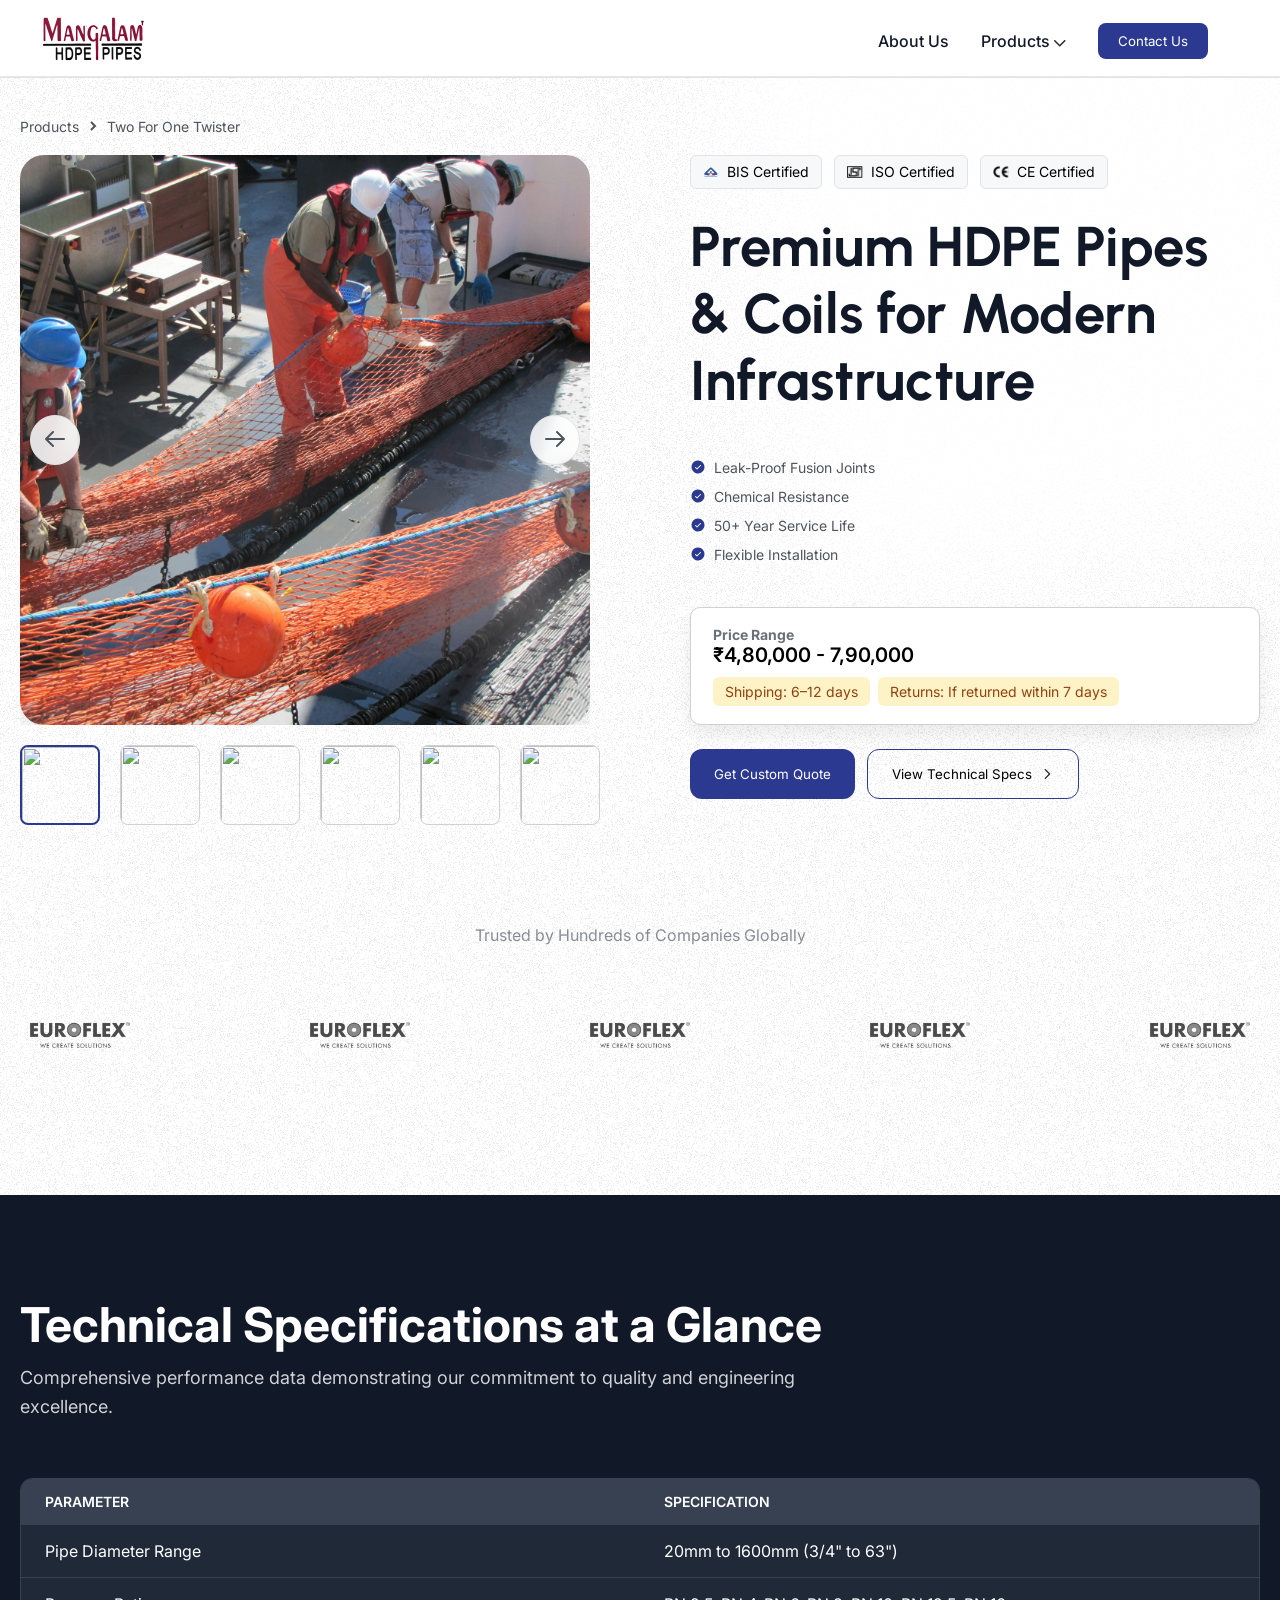
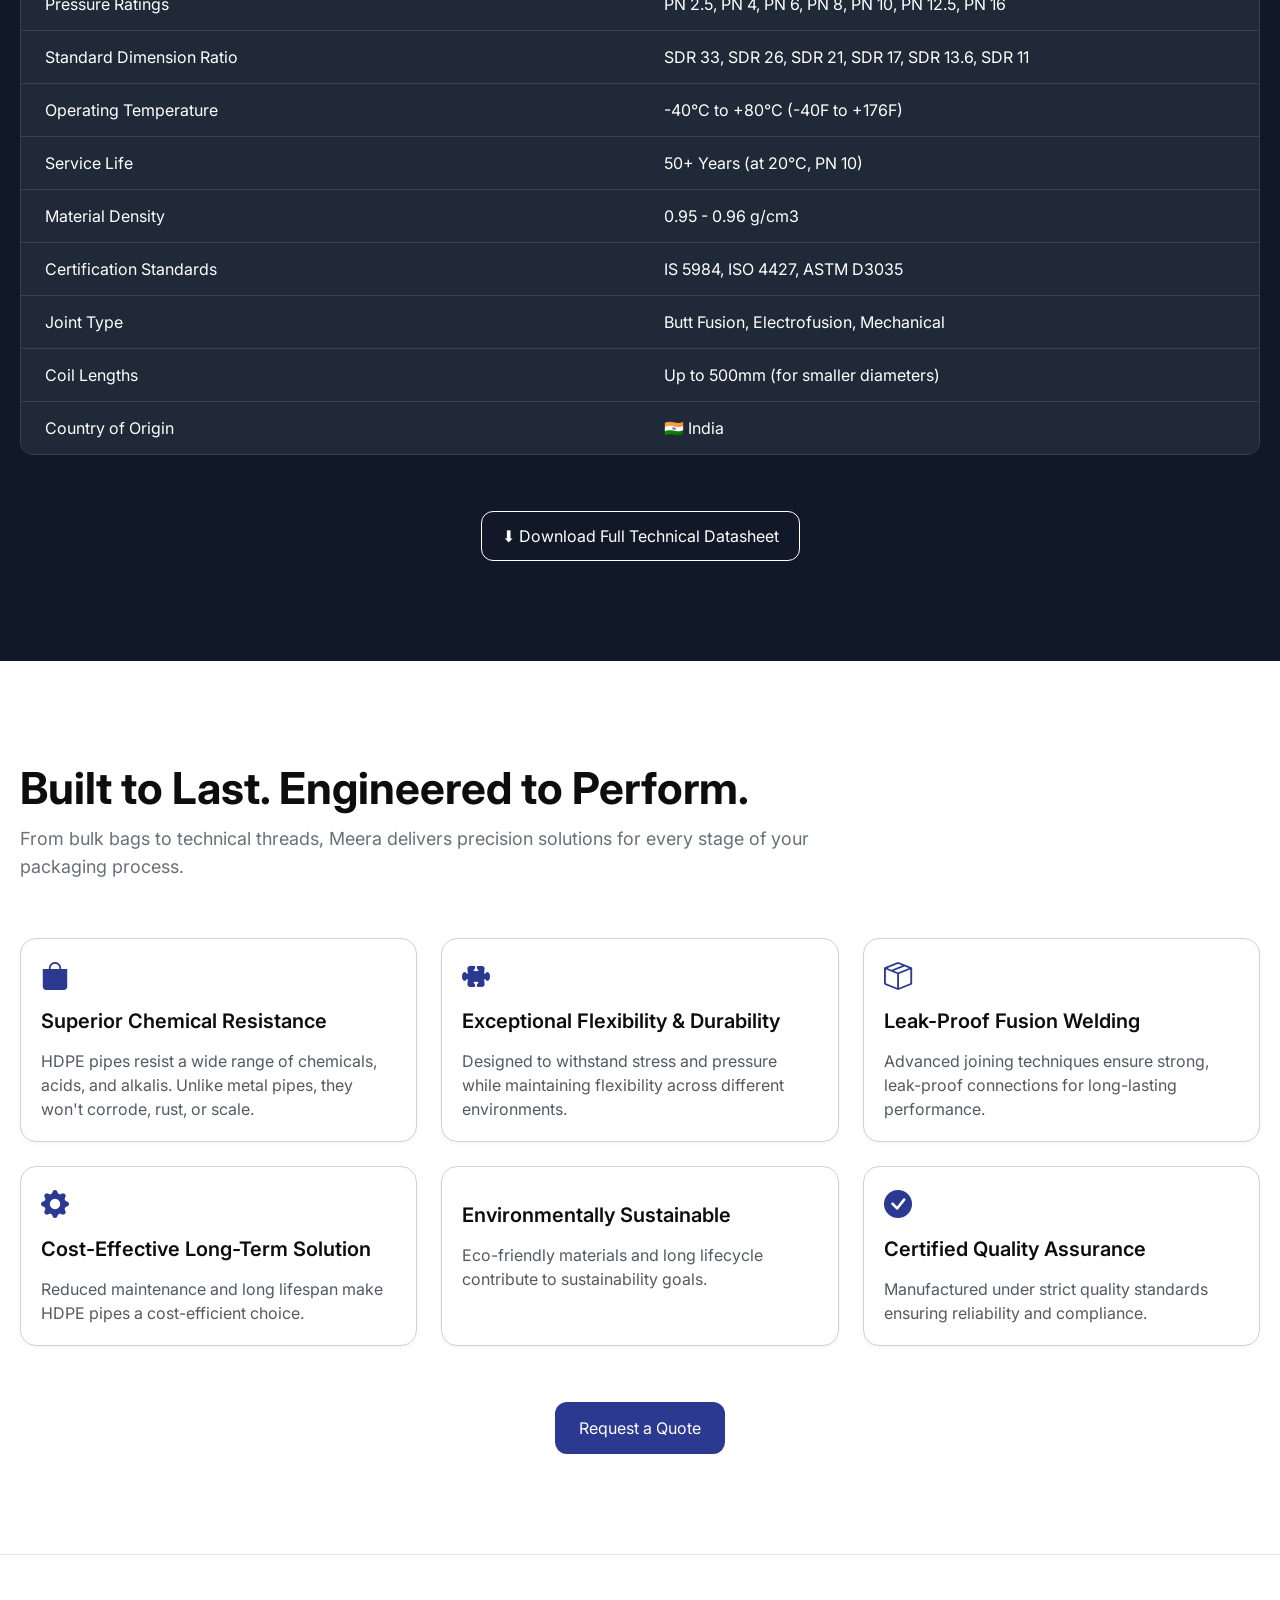
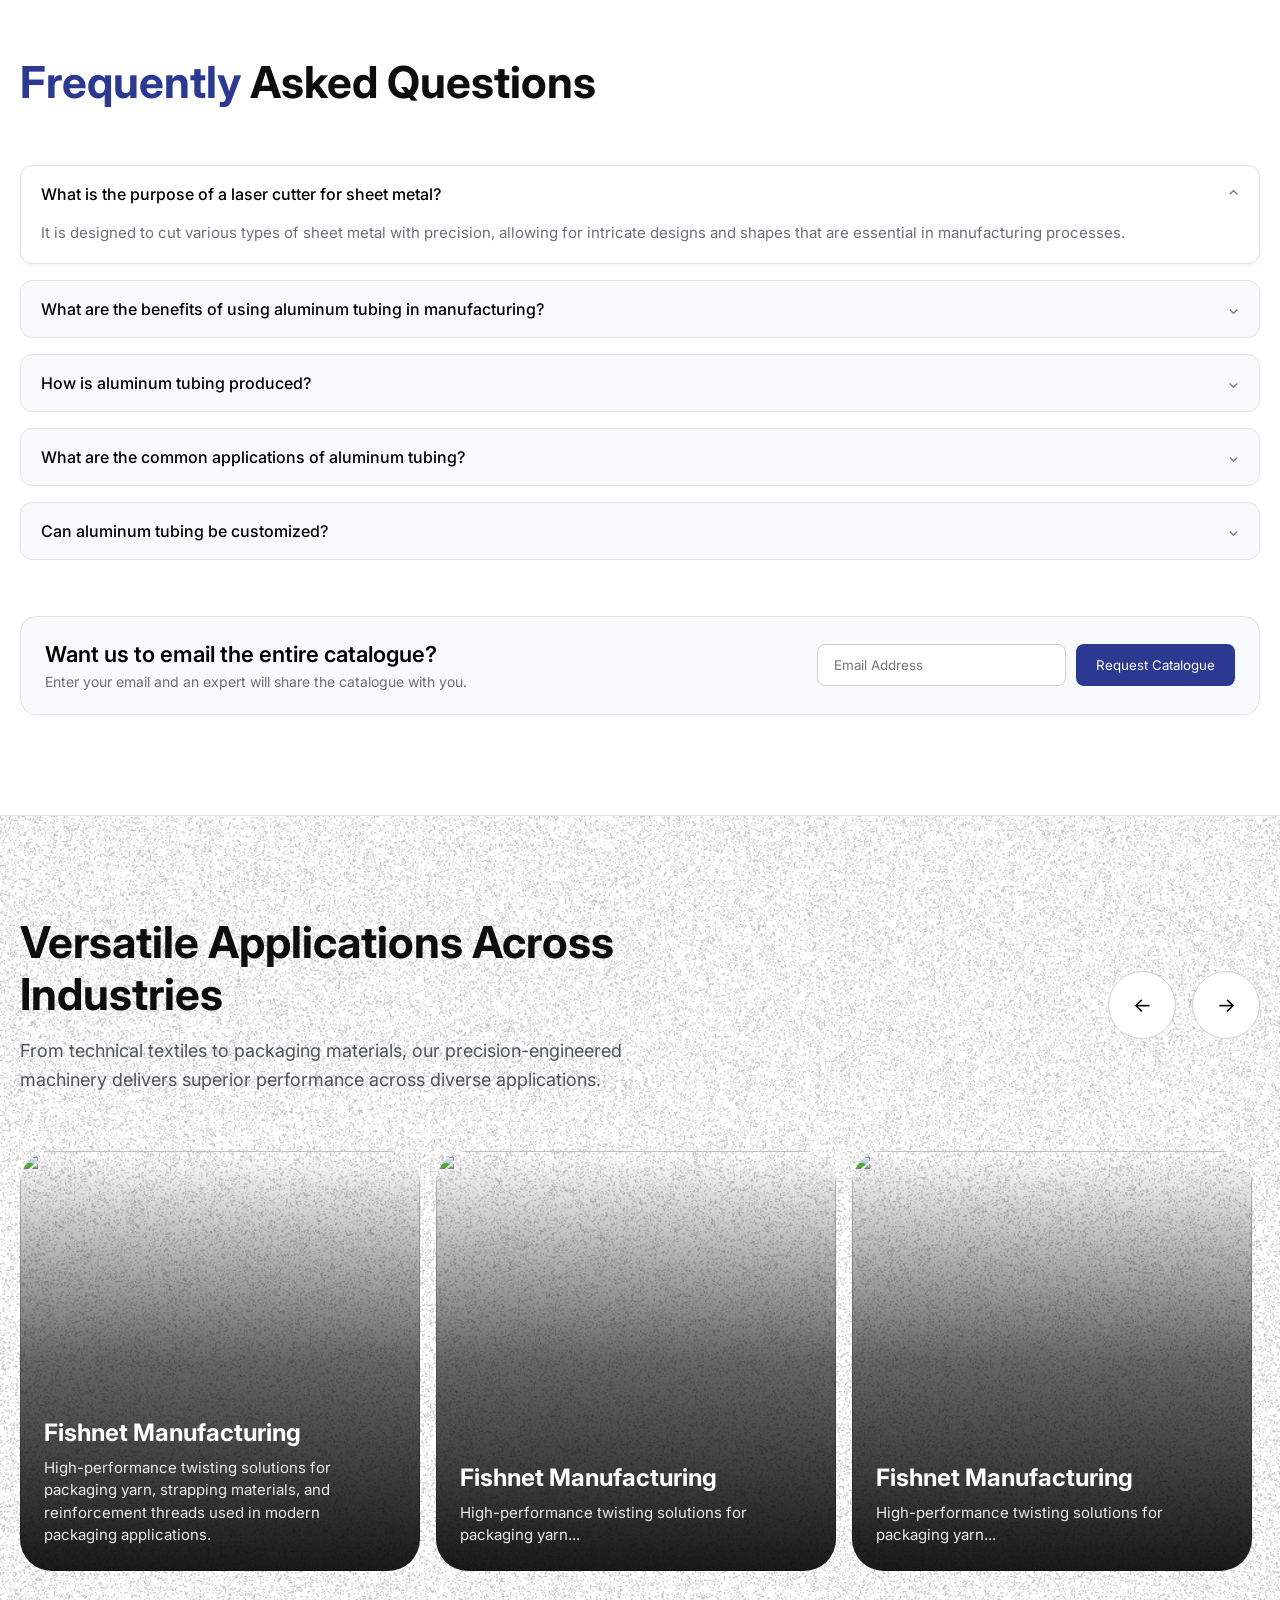
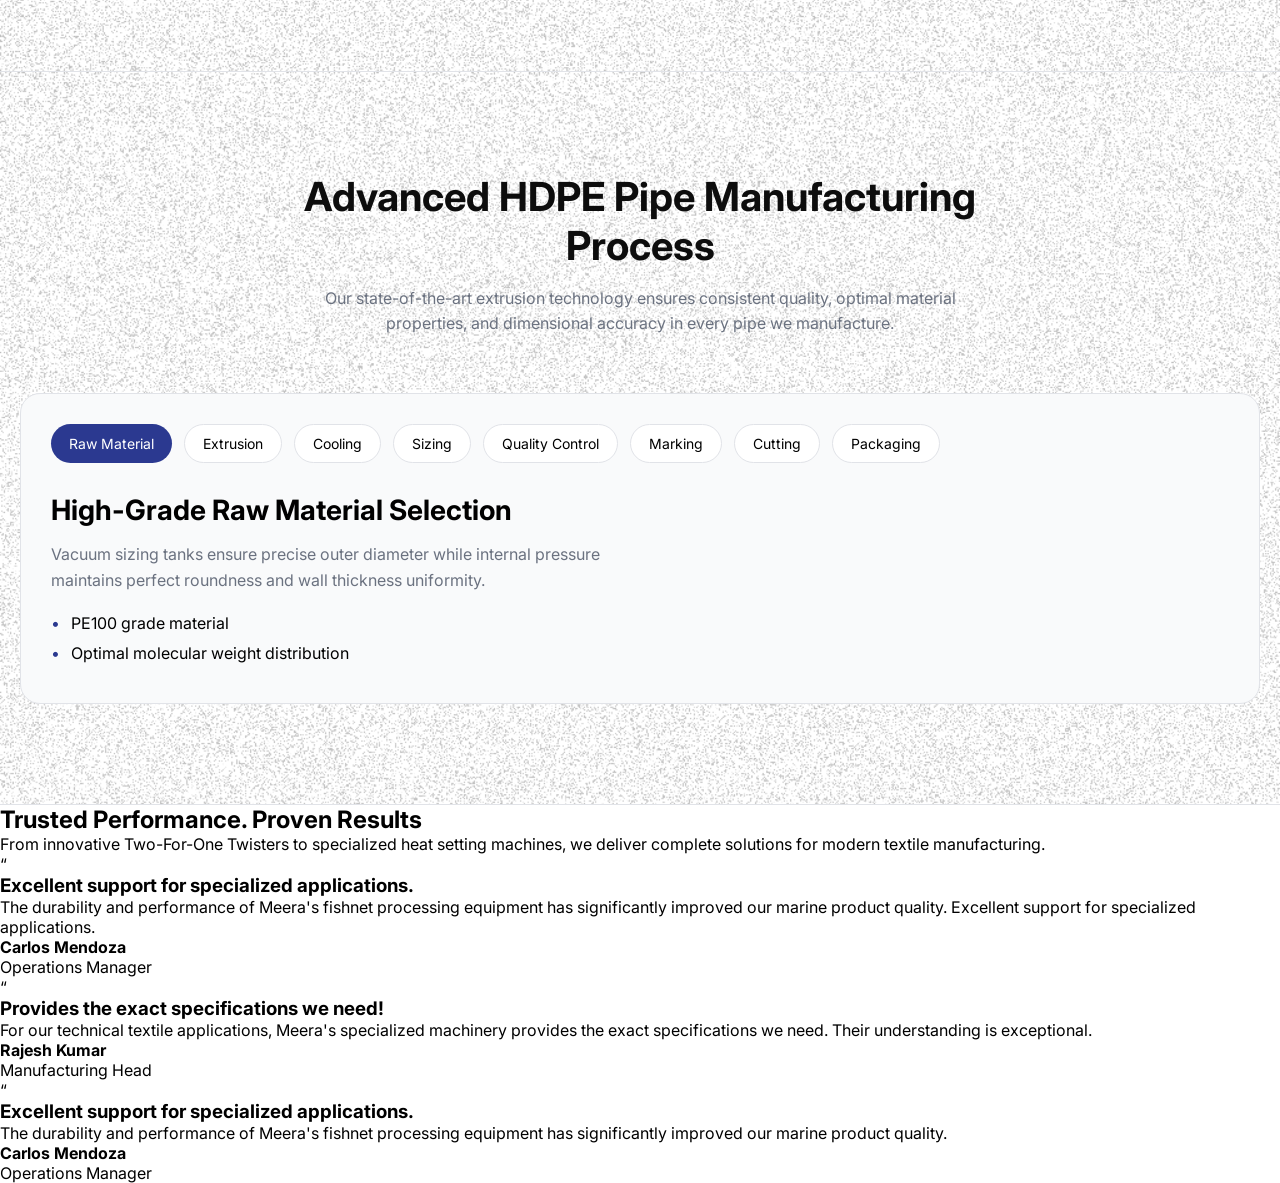
==== commit 12879a50: "new swction html" ====
--- a/index.html
+++ b/index.html
@@ -692,6 +692,88 @@
   </div>
 
 </section>
+<section class="testimonials">
+
+  <div class="container">
+
+    <!-- HEADER -->
+    <div class="test-header">
+      <h2>Trusted Performance. Proven Results</h2>
+      <p>
+        From innovative Two-For-One Twisters to specialized heat setting machines,
+        we deliver complete solutions for modern textile manufacturing.
+      </p>
+    </div>
+
+    <!-- CARDS -->
+    <div class="test-cards">
+
+      <!-- CARD -->
+      <div class="test-card">
+        <div class="quote">“</div>
+
+        <h3>Excellent support for specialized applications.</h3>
+
+        <p>
+          The durability and performance of Meera's fishnet processing equipment
+          has significantly improved our marine product quality. Excellent support
+          for specialized applications.
+        </p>
+
+        <div class="user">
+          <div class="avatar"></div>
+          <div>
+            <h4>Carlos Mendoza</h4>
+            <span>Operations Manager</span>
+          </div>
+        </div>
+      </div>
+
+      <!-- CARD -->
+      <div class="test-card">
+        <div class="quote">“</div>
+
+        <h3>Provides the exact specifications we need!</h3>
+
+        <p>
+          For our technical textile applications, Meera's specialized machinery
+          provides the exact specifications we need. Their understanding is exceptional.
+        </p>
+
+        <div class="user">
+          <div class="avatar"></div>
+          <div>
+            <h4>Rajesh Kumar</h4>
+            <span>Manufacturing Head</span>
+          </div>
+        </div>
+      </div>
+
+      <!-- CARD -->
+      <div class="test-card">
+        <div class="quote">“</div>
+
+        <h3>Excellent support for specialized applications.</h3>
+
+        <p>
+          The durability and performance of Meera's fishnet processing equipment
+          has significantly improved our marine product quality.
+        </p>
+
+        <div class="user">
+          <div class="avatar"></div>
+          <div>
+            <h4>Carlos Mendoza</h4>
+            <span>Operations Manager</span>
+          </div>
+        </div>
+      </div>
+
+    </div>
+
+  </div>
+
+</section>
 
     <script src="script.js"></script>
   </body>
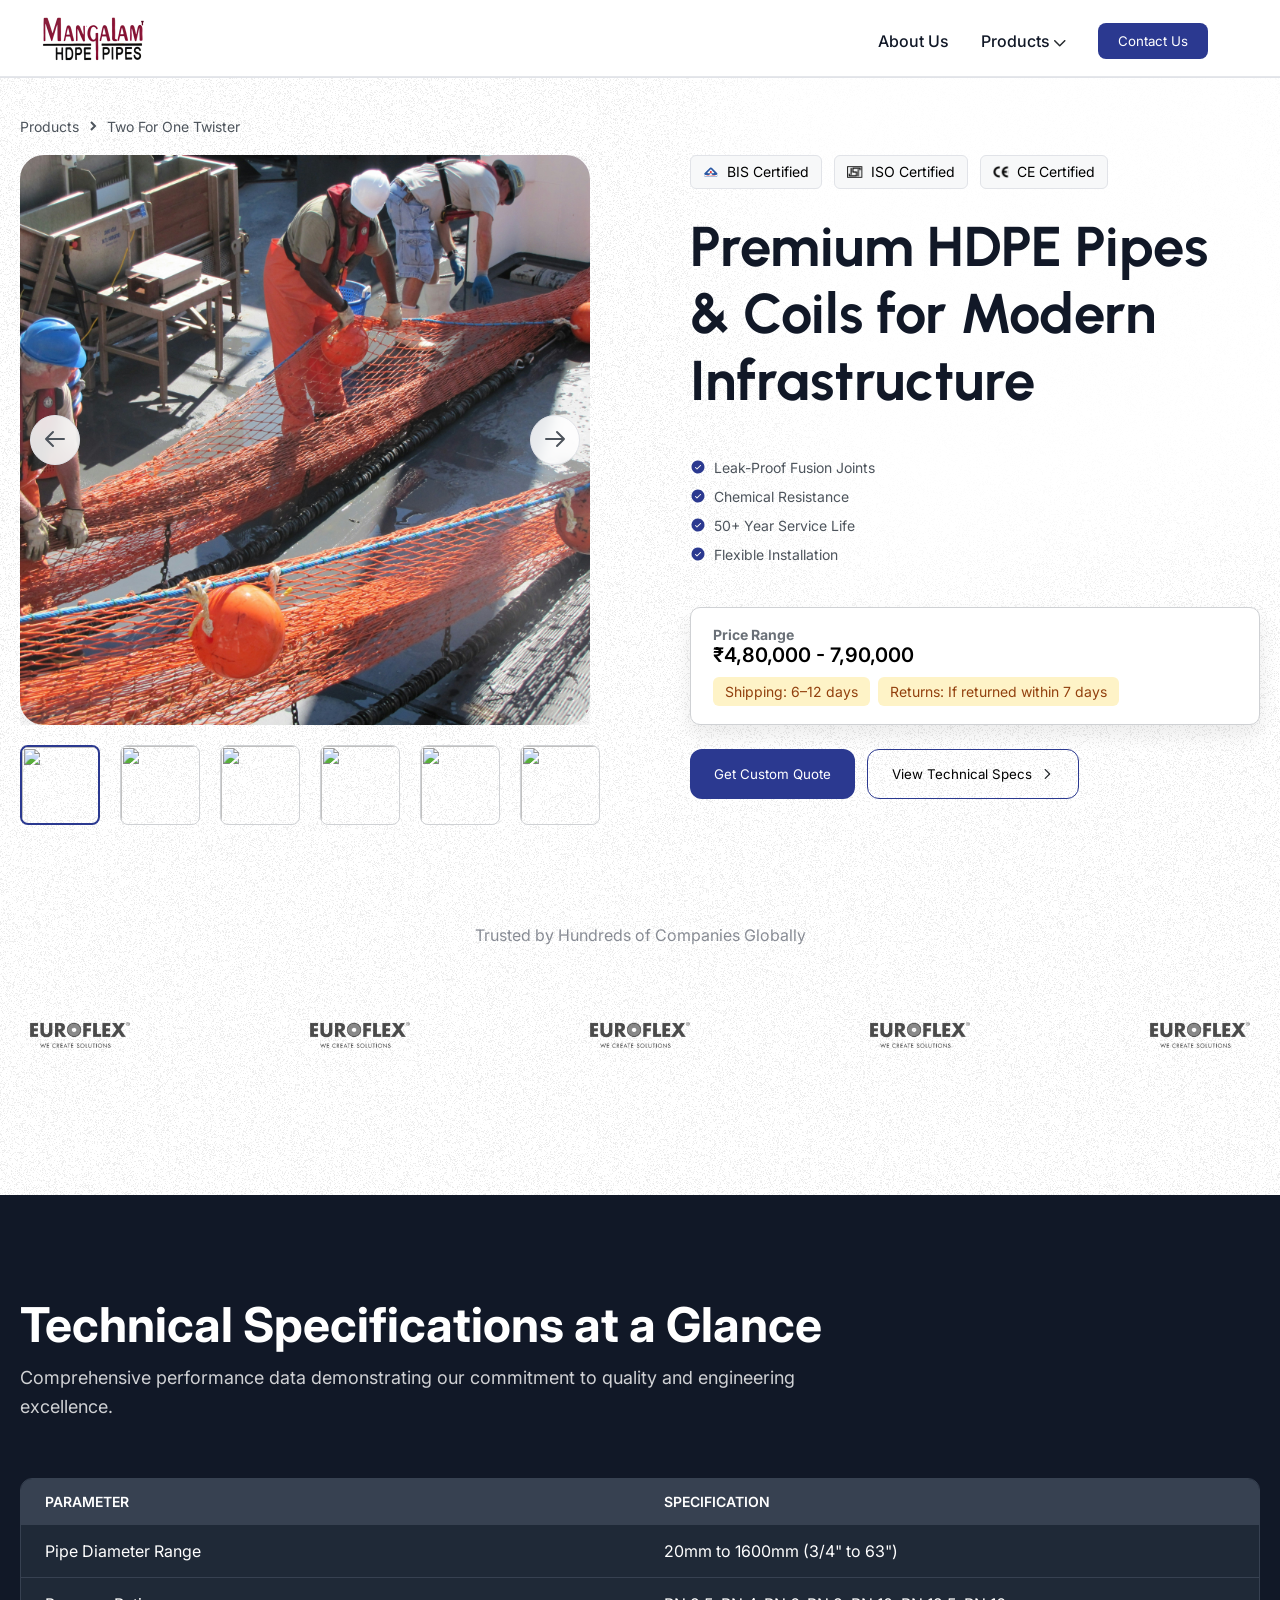
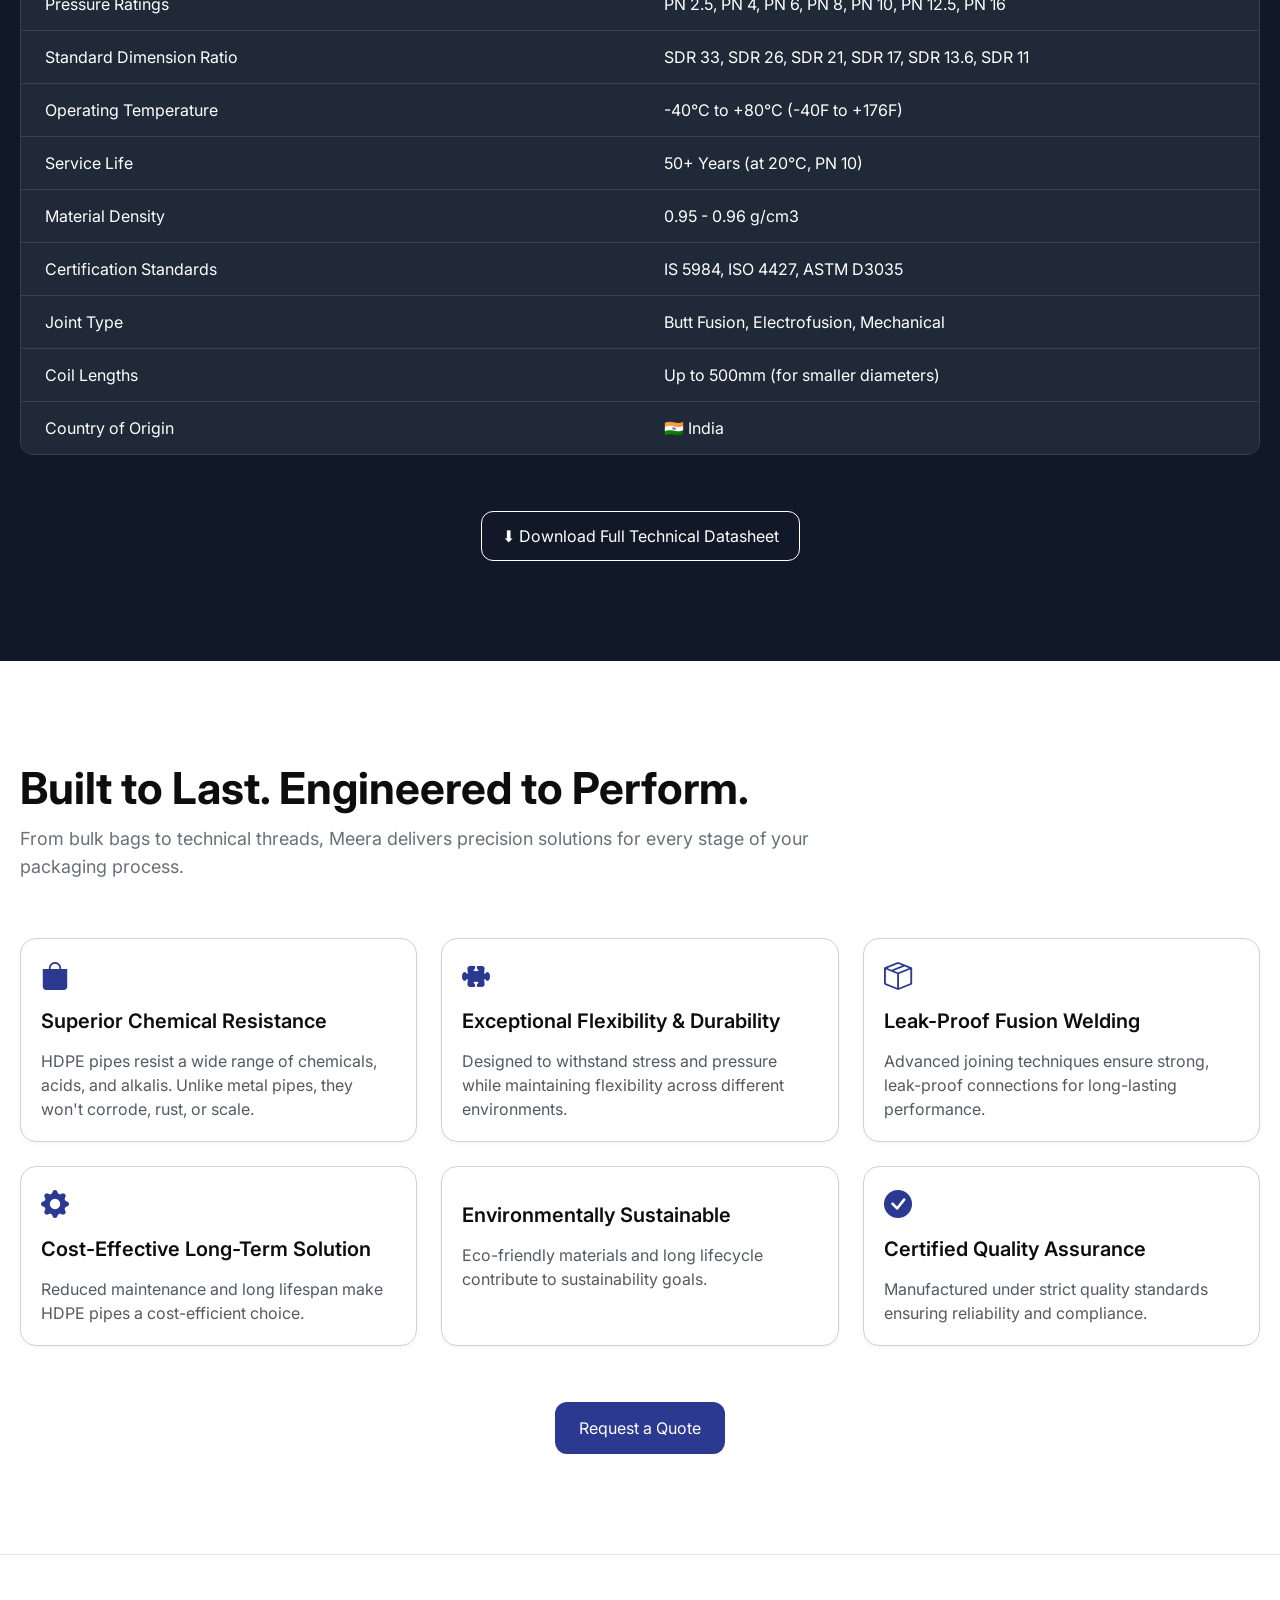
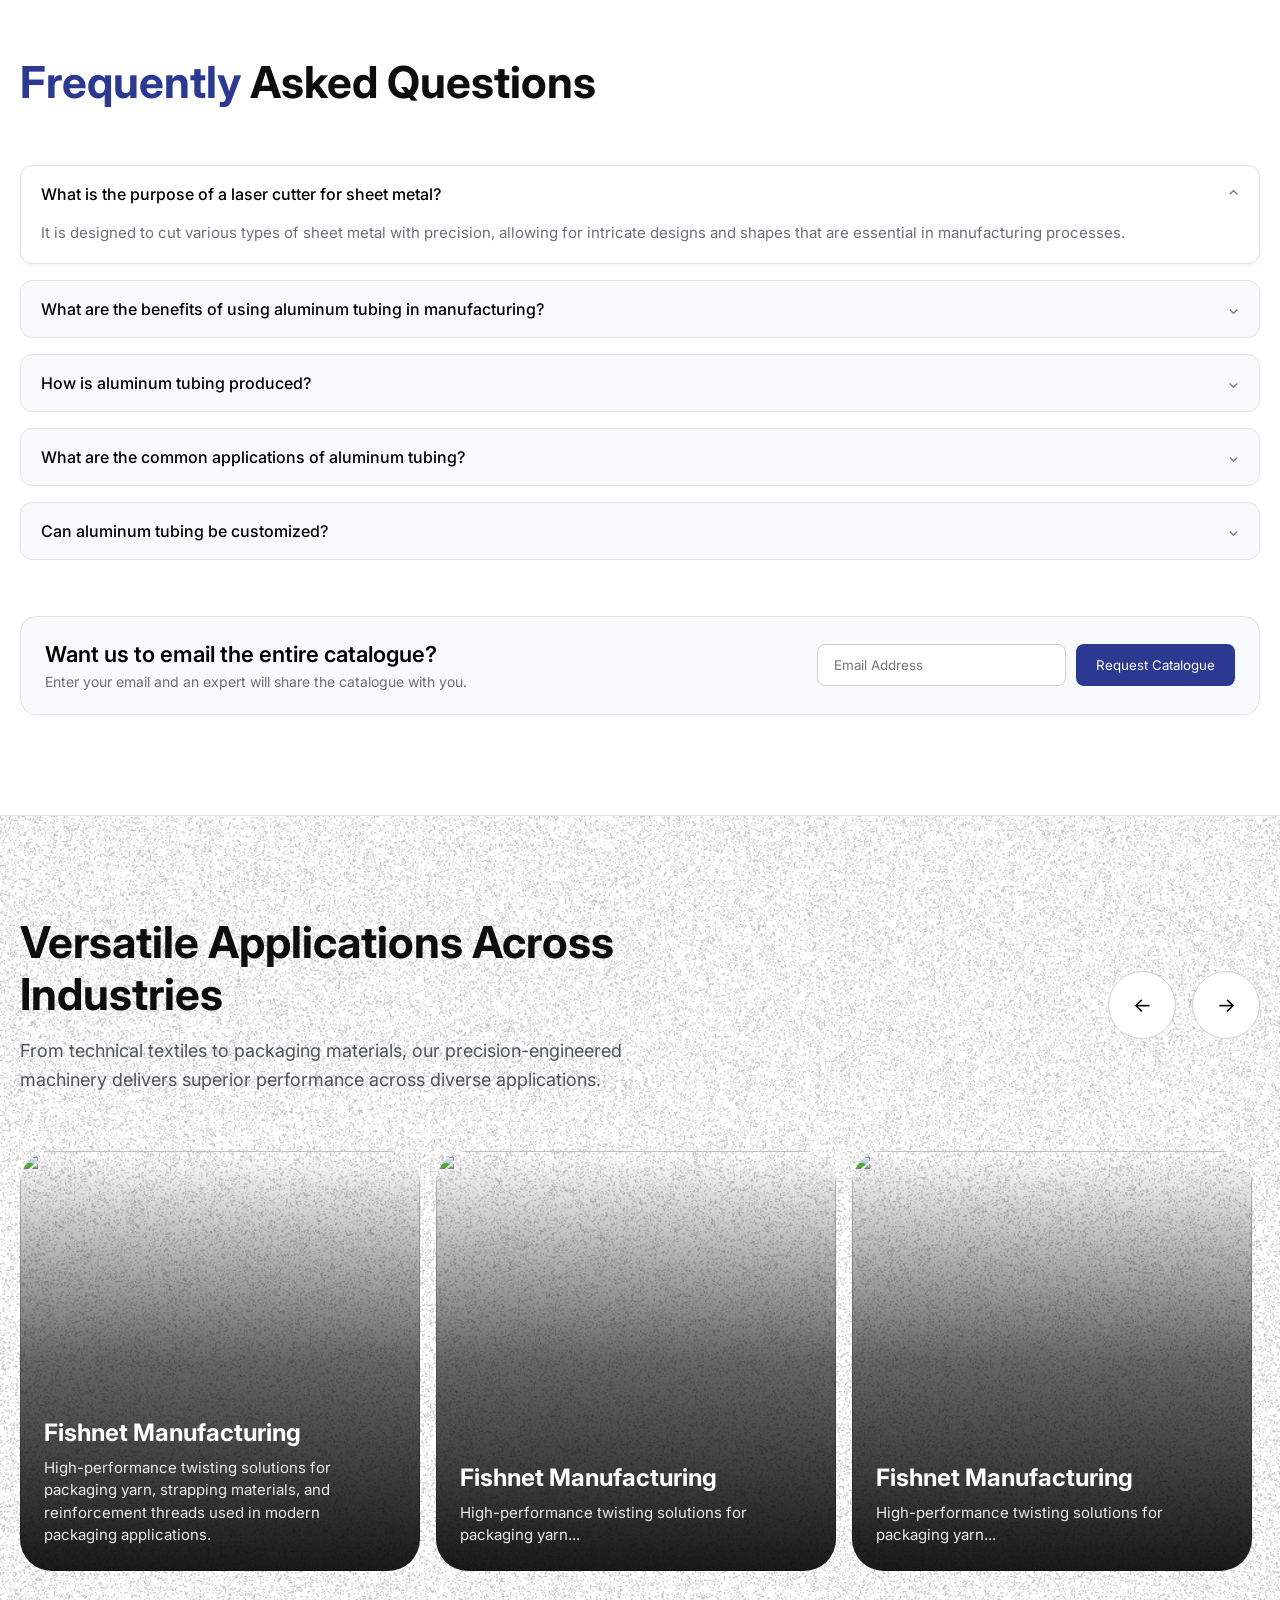
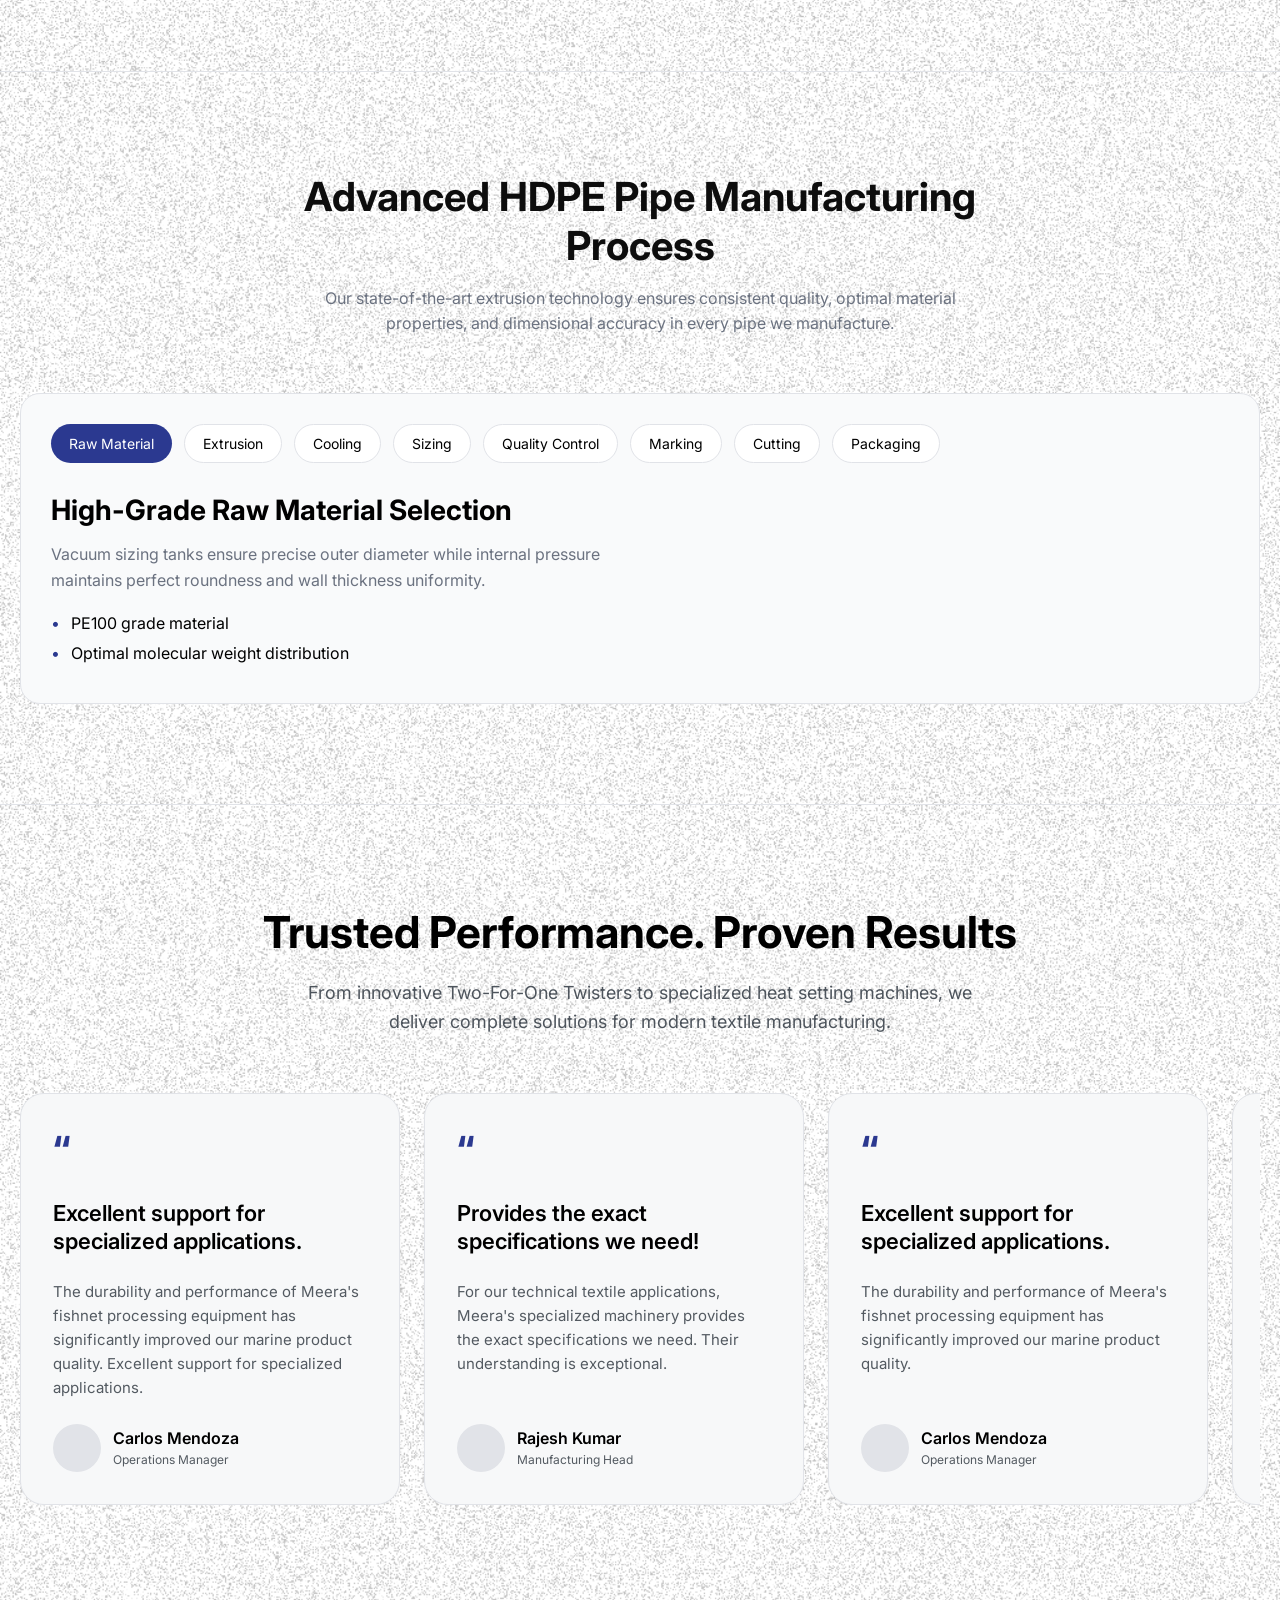
==== commit edcb3777: "new swction css" ====
--- a/index.html
+++ b/index.html
@@ -768,6 +768,46 @@
           </div>
         </div>
       </div>
+       <!-- CARD -->
+      <div class="test-card">
+        <div class="quote">“</div>
+
+        <h3>Excellent support for specialized applications.</h3>
+
+        <p>
+          The durability and performance of Meera's fishnet processing equipment
+          has significantly improved our marine product quality.
+        </p>
+
+        <div class="user">
+          <div class="avatar"></div>
+          <div>
+            <h4>Carlos Mendoza</h4>
+            <span>Operations Manager</span>
+          </div>
+        </div>
+      </div>
+
+       <!-- CARD -->
+      <div class="test-card">
+        <div class="quote">“</div>
+
+        <h3>Excellent support for specialized applications.</h3>
+
+        <p>
+          The durability and performance of Meera's fishnet processing equipment
+          has significantly improved our marine product quality.
+        </p>
+
+        <div class="user">
+          <div class="avatar"></div>
+          <div>
+            <h4>Carlos Mendoza</h4>
+            <span>Operations Manager</span>
+          </div>
+        </div>
+      </div>
+
 
     </div>
 
--- a/styles.css
+++ b/styles.css
@@ -1120,6 +1120,124 @@
   width: 100%;
   border-radius: 20px;
 }
+
+/* =========================
+   TESTIMONIALS
+========================= */
+
+.testimonials {
+  padding: 100px 20px;
+  background: #fff;
+  border-bottom: 1px solid #CFD1D4;
+
+  /* texture */
+  background-image: url("noiseTexture.png");
+  background-size: cover;
+}
+
+.container {
+  max-width: 1240px;
+  margin: auto;
+}
+
+/* HEADER */
+.test-header {
+  text-align: center;
+  margin-bottom: 56px;
+}
+
+.test-header h2 {
+  font-size: 44px;
+  font-weight: 700;
+  margin-bottom: 20px;
+}
+
+.test-header p {
+  font-size: 18px;
+  color: #4D545C;
+  max-width: 700px;
+  margin: auto;
+  line-height: 1.6;
+}
+
+/* CARDS */
+.test-cards {
+  display: flex;
+  gap: 24px;
+  overflow-x: auto;
+}
+
+/* CARD */
+.test-card {
+  min-width: 380px;
+  background: #F7F8F9;
+  border: 1.5px solid #E1E3E8;
+  border-radius: 24px;
+  padding: 32px;
+
+  display: flex;
+  flex-direction: column;
+  gap: 24px;
+
+  scrollbar-width: none;
+  overflow-x: auto;
+  overflow-y: hidden;
+  scroll-behavior: smooth;
+
+  box-shadow: 0 2px 4px rgba(0,0,0,0.04);
+}
+.test-cards::-webkit-scrollbar {
+  display: none; /* Chrome, Safari */
+}
+
+/* QUOTE */
+.quote {
+  font-size: 40px;
+  color: #2B3990;
+  font-weight: bold;
+}
+
+/* TITLE */
+.test-card h3 {
+  font-size: 22px;
+  font-weight: 600;
+  line-height: 1.3;
+}
+
+/* TEXT */
+.test-card p {
+  font-size: 15px;
+  color: #535A61;
+  line-height: 1.6;
+}
+
+/* USER */
+.user {
+  display: flex;
+  align-items: center;
+  gap: 12px;
+  margin-top: auto;
+}
+
+.avatar {
+  width: 48px;
+  height: 48px;
+  background: #E1E3E8;
+  border-radius: 50%;
+}
+
+.user h4 {
+  font-size: 16px;
+  font-weight: 600;
+}
+
+.user span {
+  font-size: 12px;
+  color: #535A61;
+}
+
+
+
 /* RESPONSIVE */
 @media (max-width: 768px) {
   .app-header {
@@ -1142,3 +1260,13 @@
     flex-direction: column;
   }
 }
+
+@media (max-width: 768px) {
+  .test-cards {
+    flex-direction: column;
+  }
+
+  .test-card {
+    min-width: 100%;
+  }
+}
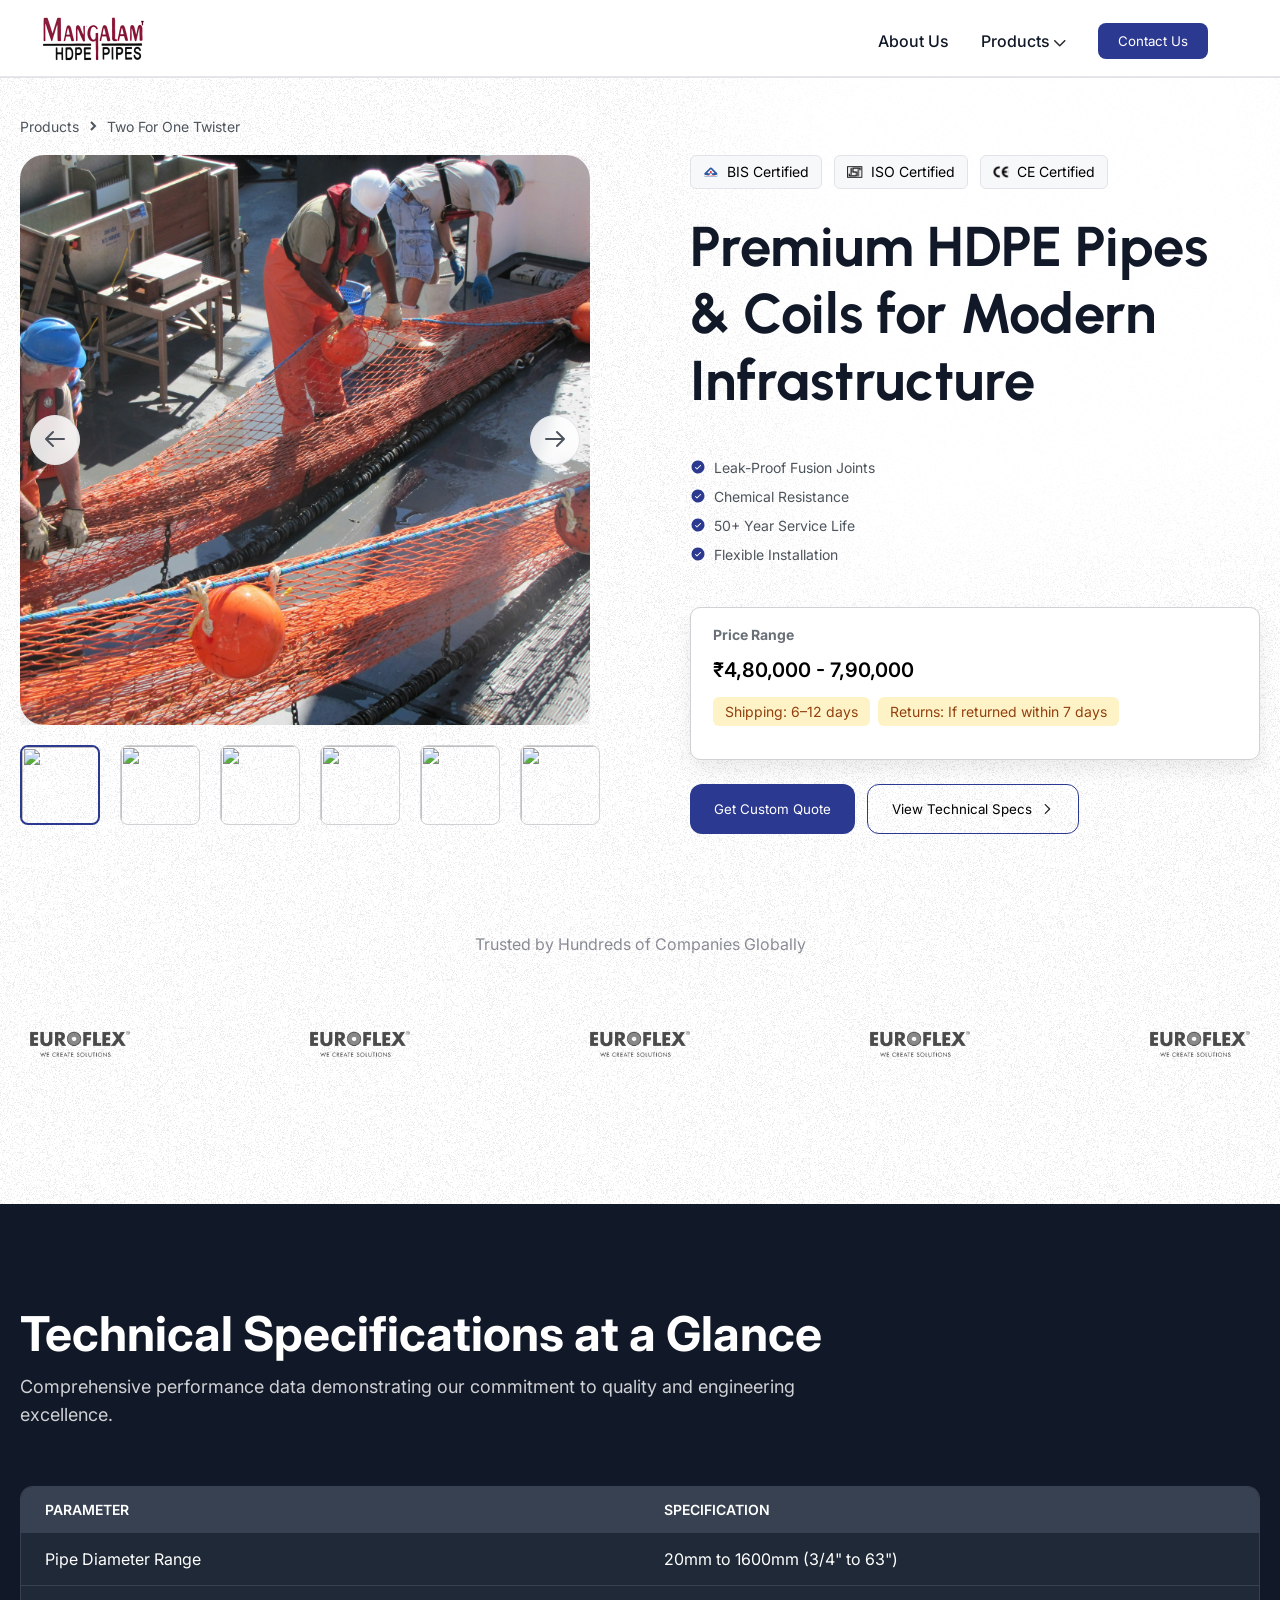
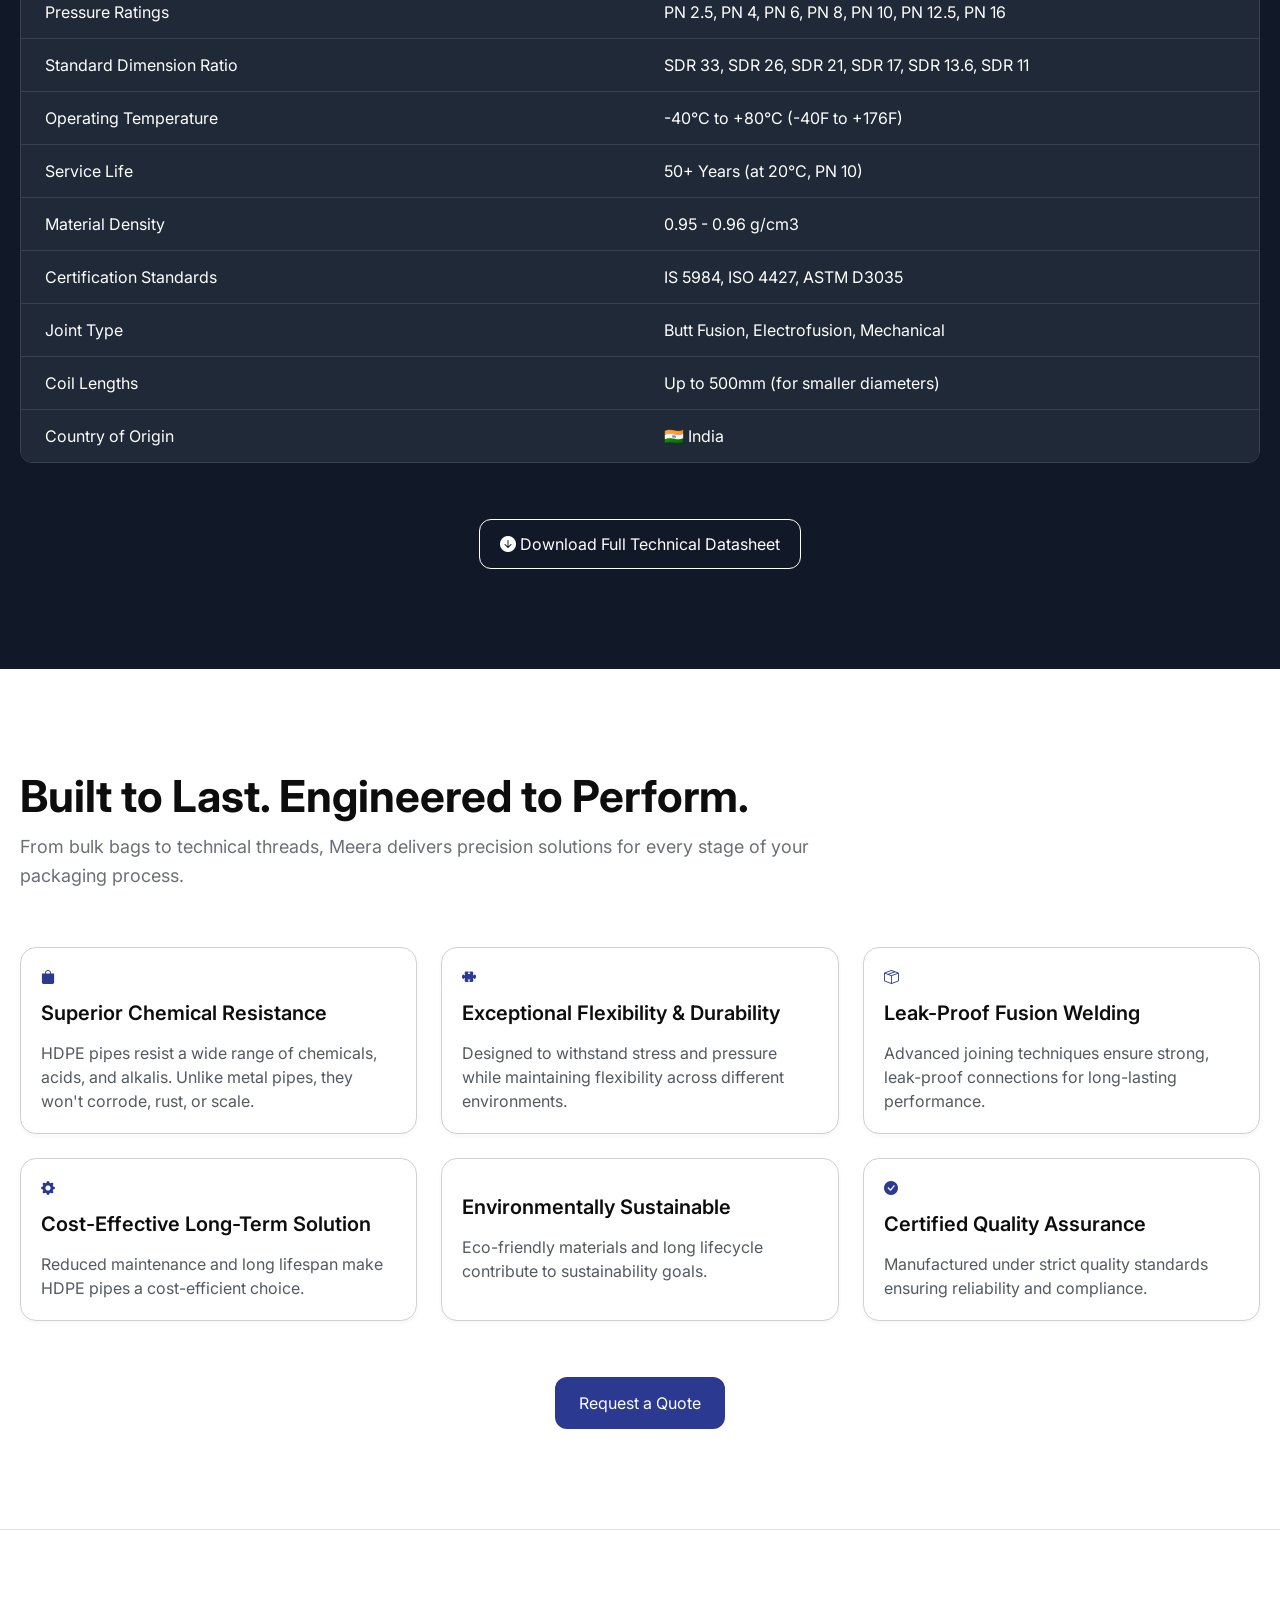
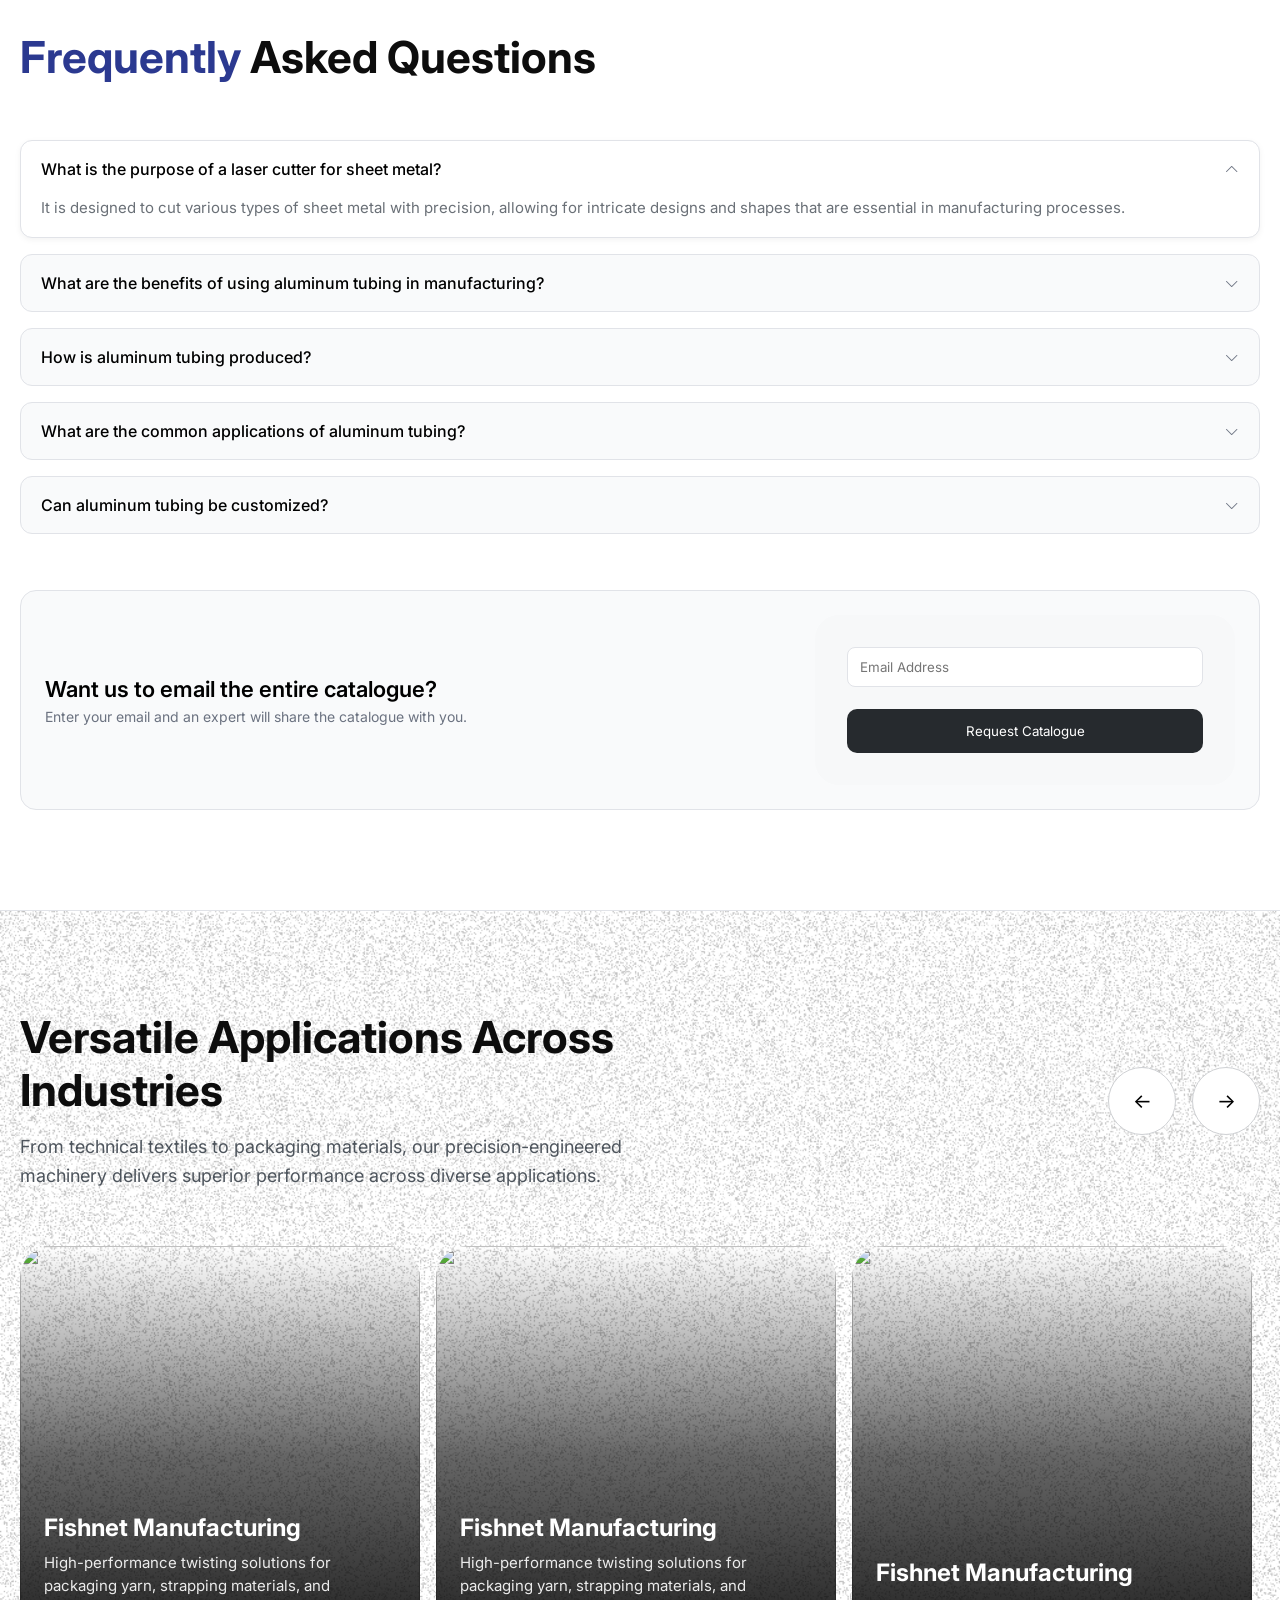
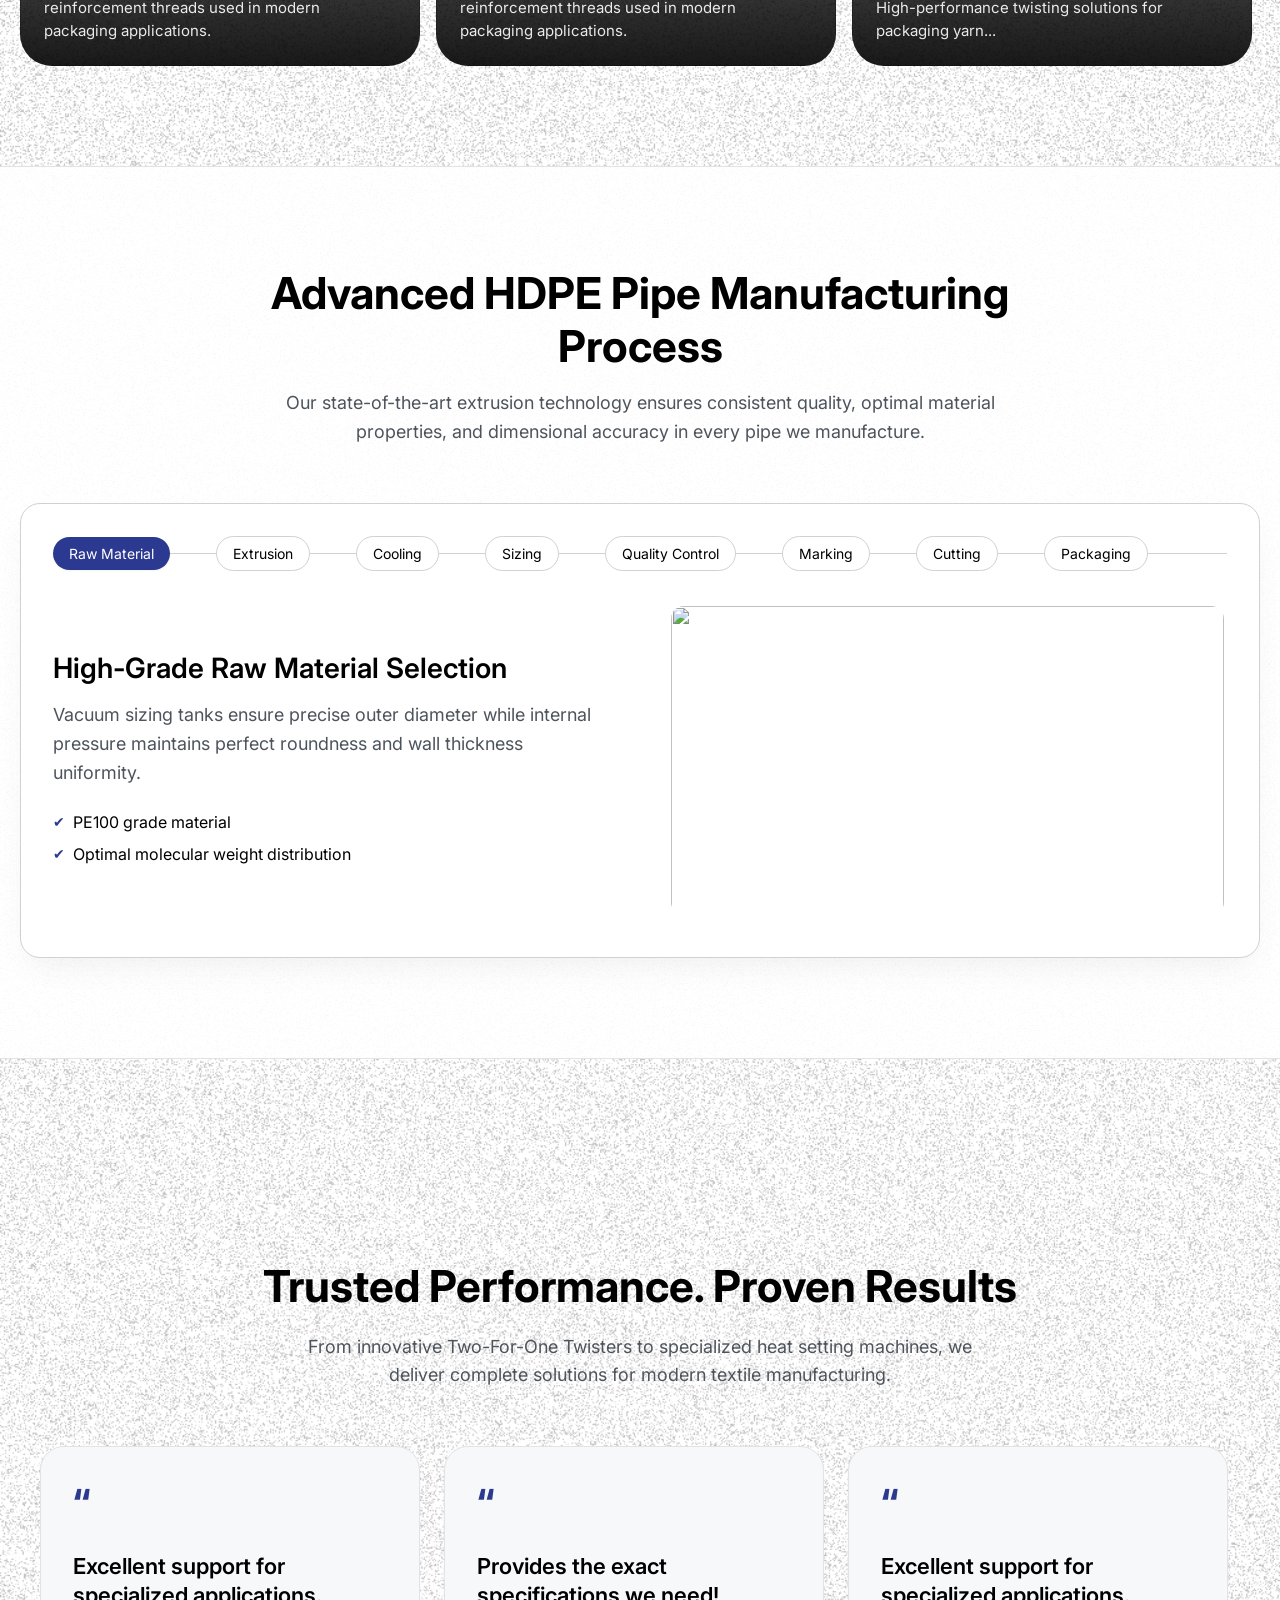
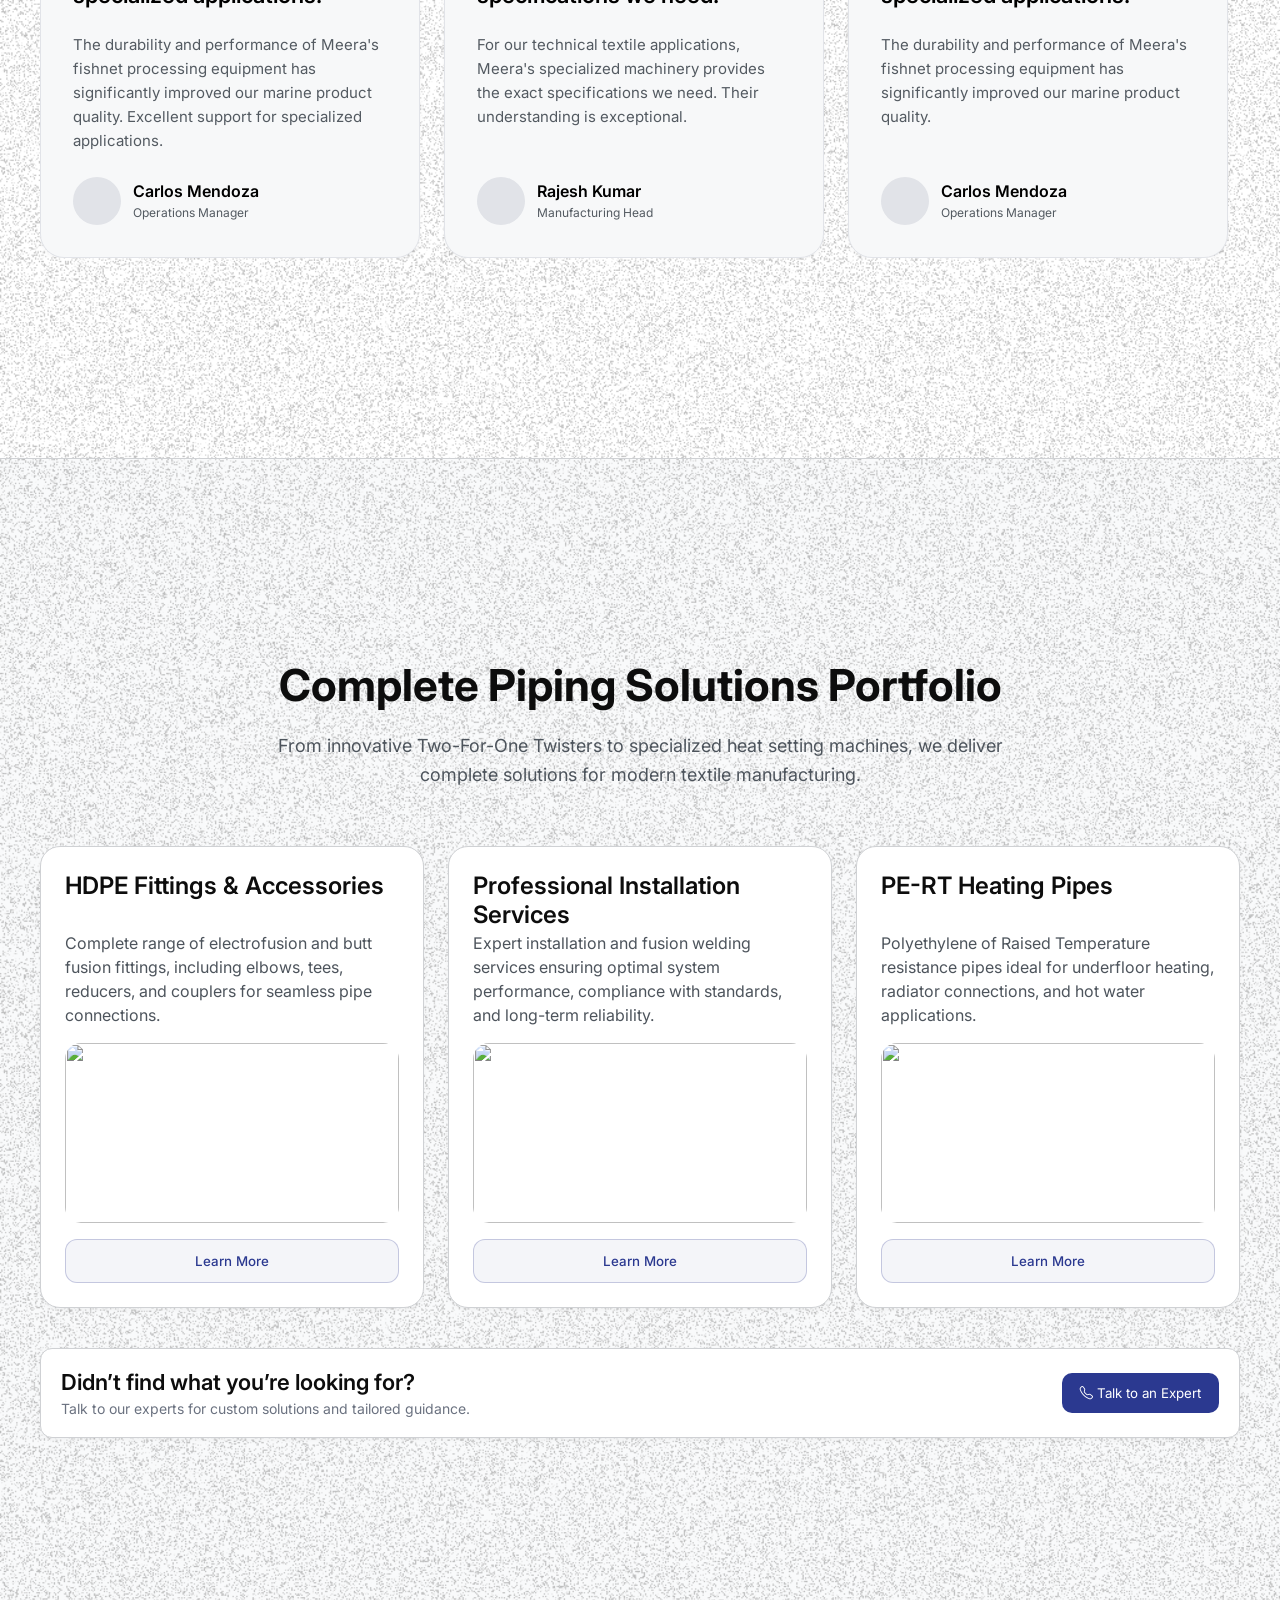
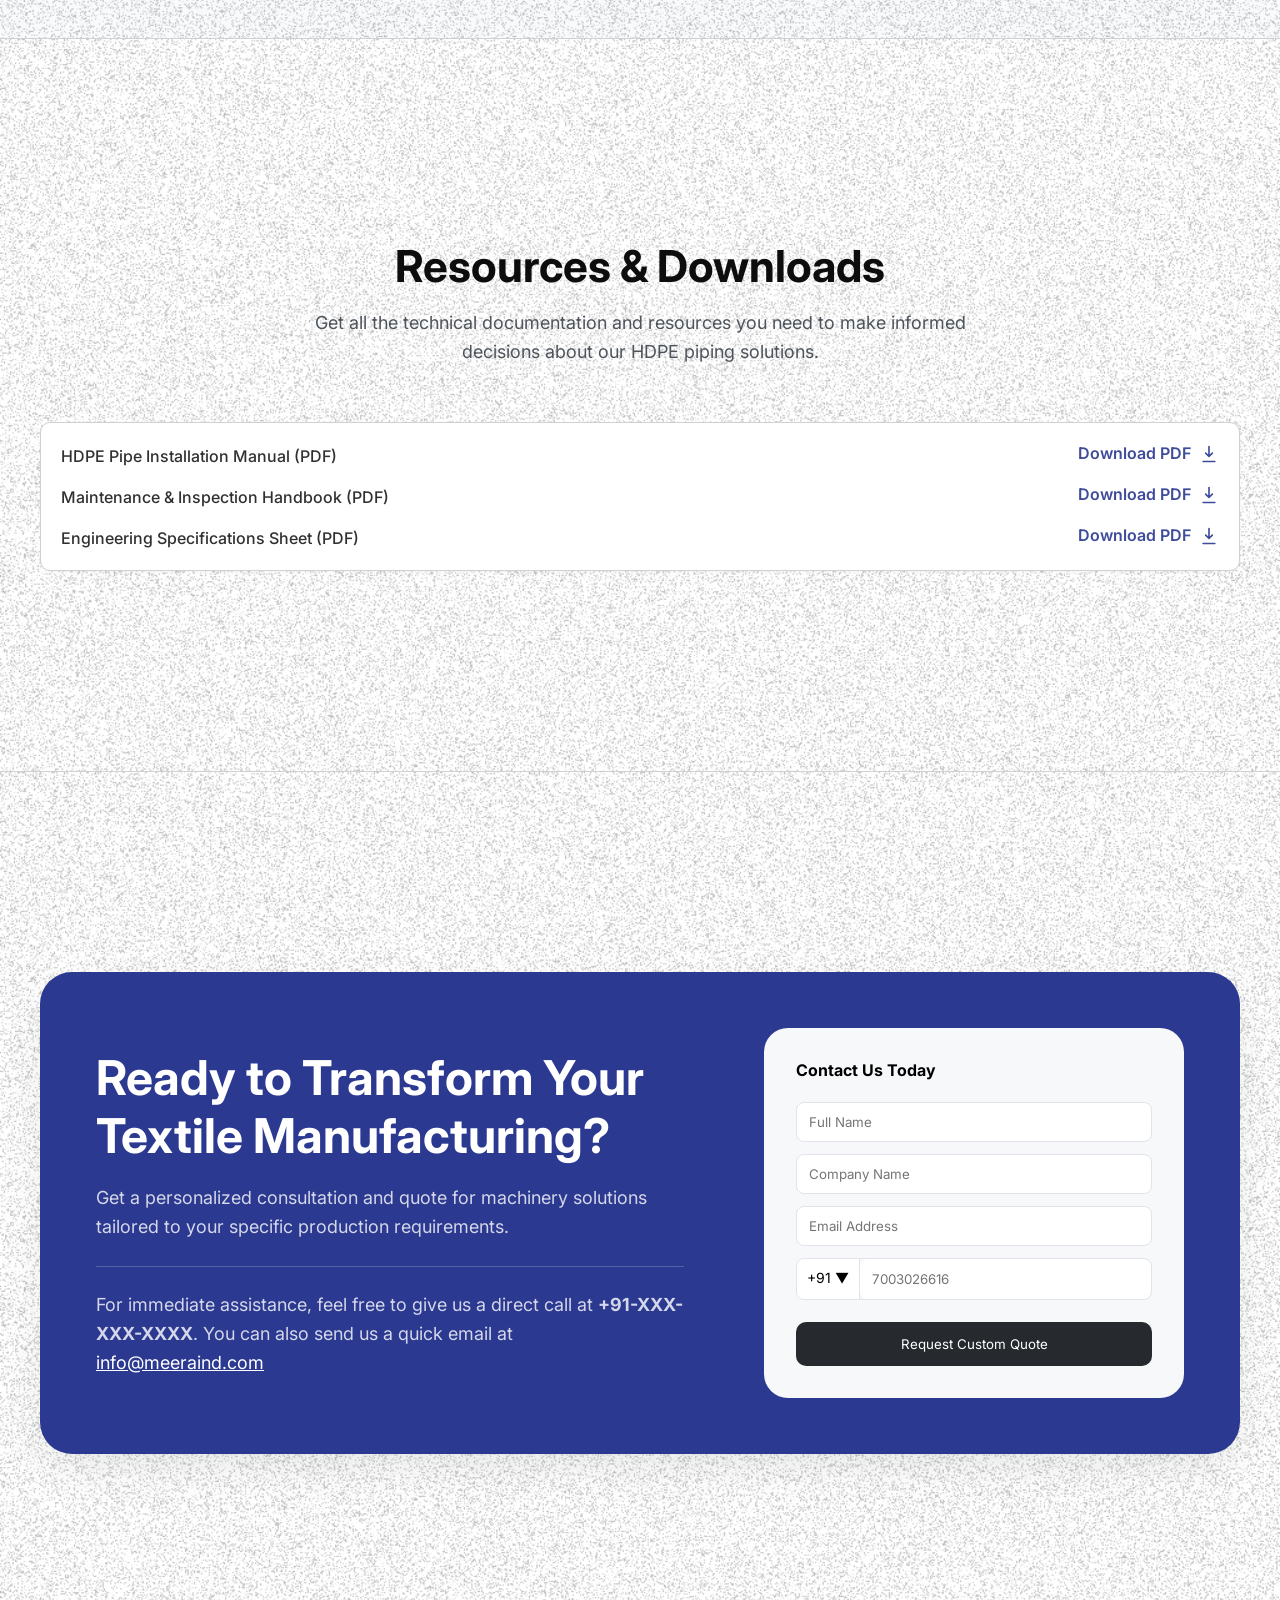
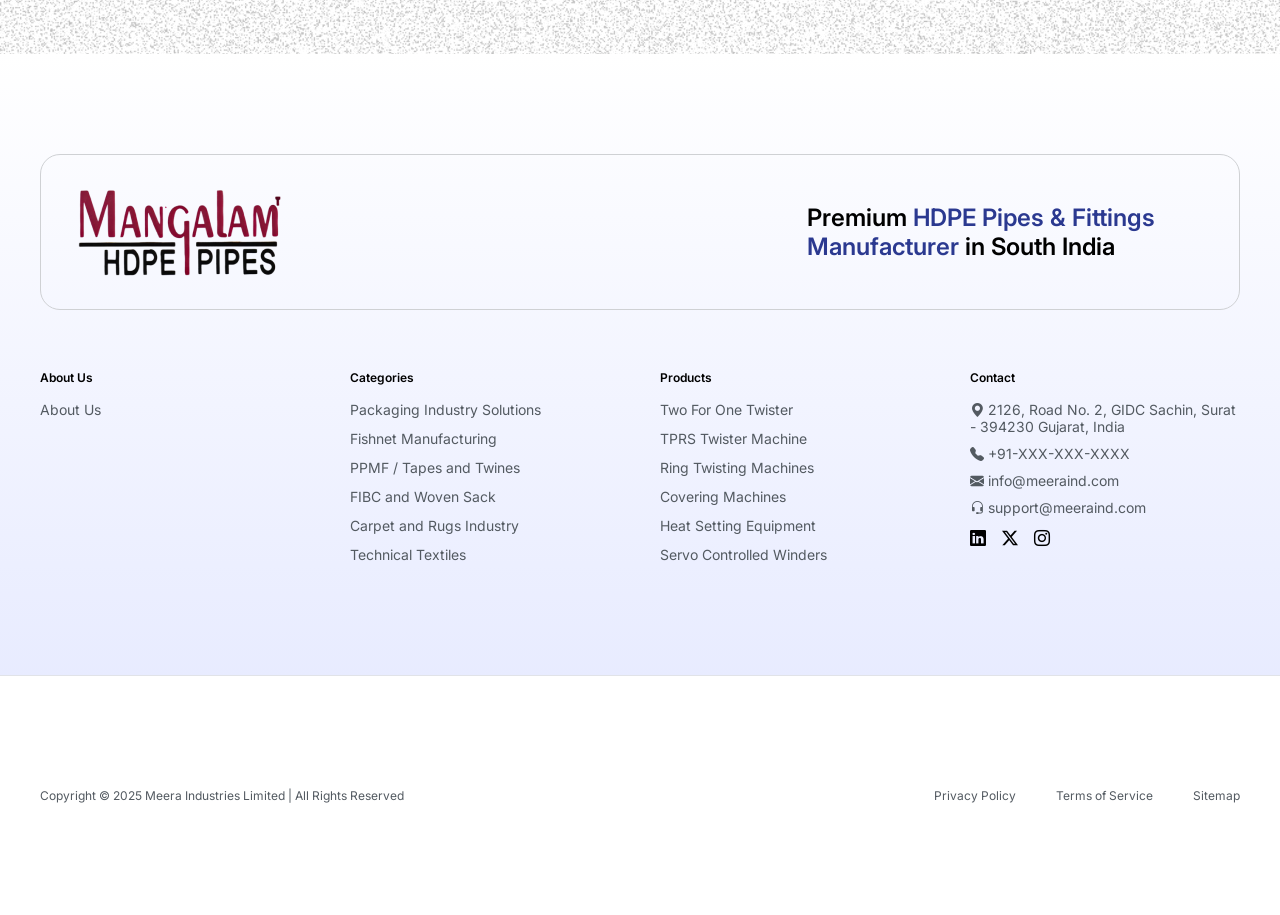
==== commit 1b58e4d1: "Done" ====
--- a/index.html
+++ b/index.html
@@ -113,12 +113,12 @@
           </div>
 
           <div class="thumbnails">
-            <img src="images/img1.jpg" class="thumb active" />
-            <img src="images/img2.jpg" class="thumb" />
-            <img src="images/img3.jpg" class="thumb" />
-            <img src="images/img4.jpg" class="thumb" />
-            <img src="images/img3.jpg" class="thumb" />
-            <img src="images/img4.jpg" class="thumb" />
+            <img src="9fb7cbf3-4af5-4bb3-b1fe-93710d6aec95.png" class="thumb active" />
+            <img src="9fb7cbf3-4af5-4bb3-b1fe-93710d6aec95.png" class="thumb" />
+            <img src="9fb7cbf3-4af5-4bb3-b1fe-93710d6aec95.png" class="thumb" />
+            <img src="9fb7cbf3-4af5-4bb3-b1fe-93710d6aec95.png" class="thumb" />
+            <img src="9fb7cbf3-4af5-4bb3-b1fe-93710d6aec95.png" class="thumb" />
+            <img src="9fb7cbf3-4af5-4bb3-b1fe-93710d6aec95.png" class="thumb" />
           </div>
         </div>
 
@@ -405,7 +405,7 @@
         <!-- BUTTON -->
         <div class="specs-btn">
           <button>
-            ⬇ Download Full Technical Datasheet
+           <i class="bi bi-arrow-down-circle-fill"></i> Download Full Technical Datasheet
           </button>
         </div>
 
@@ -504,7 +504,9 @@
           <div class="faq-item active">
             <div class="faq-question">
               What is the purpose of a laser cutter for sheet metal?
-              <span class="icon">⌃</span>
+              <span class="icon">
+  <i class="bi bi-chevron-up"></i>
+</span>
             </div>
             <div class="faq-answer">
               It is designed to cut various types of sheet metal with precision,
@@ -515,7 +517,9 @@
           <div class="faq-item">
             <div class="faq-question">
               What are the benefits of using aluminum tubing in manufacturing?
-              <span class="icon">⌄</span>
+              <span class="icon">
+  <i class="bi bi-chevron-down"></i>
+</span>
             </div>
             <div class="faq-answer">
               Aluminum tubing offers lightweight strength, corrosion resistance, and easy fabrication.
@@ -525,7 +529,9 @@
           <div class="faq-item">
             <div class="faq-question">
               How is aluminum tubing produced?
-              <span class="icon">⌄</span>
+              <span class="icon">
+  <i class="bi bi-chevron-down"></i>
+</span>
             </div>
             <div class="faq-answer">
               It is typically produced through extrusion or drawing processes.
@@ -535,7 +541,9 @@
           <div class="faq-item">
             <div class="faq-question">
               What are the common applications of aluminum tubing?
-              <span class="icon">⌄</span>
+              <span class="icon">
+  <i class="bi bi-chevron-down"></i>
+</span>
             </div>
             <div class="faq-answer">
               Used in construction, automotive, aerospace, and industrial applications.
@@ -545,7 +553,9 @@
           <div class="faq-item">
             <div class="faq-question">
               Can aluminum tubing be customized?
-              <span class="icon">⌄</span>
+              <span class="icon">
+  <i class=" bi-chevron-down"></i>
+</span>
             </div>
             <div class="faq-answer">
               Yes, it can be customized in size, thickness, and finish.
@@ -591,7 +601,7 @@
         <div class="app-slider">
           <!-- CARD -->
           <div class="app-card">
-            <img src="image1.jpg" alt="">
+            <img src="9fb7cbf3-4af5-4bb3-b1fe-93710d6aec95.png" alt="">
             <div class="overlay"></div>
 
             <div class="card-content">
@@ -603,10 +613,24 @@
               </p>
             </div>
           </div>
+           <!-- CARD -->
+          <div class="app-card">
+            <img src="9fb7cbf3-4af5-4bb3-b1fe-93710d6aec95.png" alt="">
+            <div class="overlay"></div>
+
+            <div class="card-content">
+              <h3>Fishnet Manufacturing</h3>
+              <p>
+                High-performance twisting solutions for packaging yarn,
+                strapping materials, and reinforcement threads used in modern
+                packaging applications.
+              </p>
+            </div>
+          </div>
 
           <!-- REPEAT -->
           <div class="app-card">
-            <img src="image1.jpg" alt="">
+            <img src="9fb7cbf3-4af5-4bb3-b1fe-93710d6aec95.png" alt="">
             <div class="overlay"></div>
             <div class="card-content">
               <h3>Fishnet Manufacturing</h3>
@@ -615,7 +639,7 @@
           </div>
 
           <div class="app-card">
-            <img src="image1.jpg" alt="">
+            <img src="9fb7cbf3-4af5-4bb3-b1fe-93710d6aec95.png" alt="">
             <div class="overlay"></div>
             <div class="card-content">
               <h3>Fishnet Manufacturing</h3>
@@ -624,7 +648,7 @@
           </div>
 
           <div class="app-card">
-            <img src="image1.jpg" alt="">
+            <img src="9fb7cbf3-4af5-4bb3-b1fe-93710d6aec95.png" alt="">
             <div class="overlay"></div>
             <div class="card-content">
               <h3>Fishnet Manufacturing</h3>
@@ -682,7 +706,7 @@
 
         <!-- IMAGE -->
         <div class="process-image">
-          <img id="process-img" src="image1.jpg" alt="">
+          <img id="process-img" src="9fb7cbf3-4af5-4bb3-b1fe-93710d6aec95.png" alt="">
         </div>
 
       </div>
@@ -814,6 +838,261 @@
   </div>
 
 </section>
+<section class="portfolio">
+  <div class="container">
+
+    <!-- Heading -->
+    <div class="portfolio-header">
+      <h2>Complete Piping Solutions Portfolio</h2>
+      <p>
+        From innovative Two-For-One Twisters to specialized heat setting machines,
+        we deliver complete solutions for modern textile manufacturing.
+      </p>
+    </div>
+
+    <!-- Cards -->
+    <div class="portfolio-cards">
+
+      <!-- Card 1 -->
+      <div class="portfolio-card">
+        <h3>HDPE Fittings & Accessories</h3>
+        <p>
+          Complete range of electrofusion and butt fusion fittings, including elbows,
+          tees, reducers, and couplers for seamless pipe connections.
+        </p>
+        <img src="a.jpg" alt="">
+        <button>Learn More</button>
+      </div>
+
+      <!-- Card 2 -->
+      <div class="portfolio-card">
+        <h3>Professional Installation Services</h3>
+        <p>
+          Expert installation and fusion welding services ensuring optimal system
+          performance, compliance with standards, and long-term reliability.
+        </p>
+        <img src="b.jpg" alt="">
+        <button>Learn More</button>
+      </div>
+
+      <!-- Card 3 -->
+      <div class="portfolio-card">
+        <h3>PE-RT Heating Pipes</h3>
+        <p>
+          Polyethylene of Raised Temperature resistance pipes ideal for underfloor
+          heating, radiator connections, and hot water applications.
+        </p>
+        <img src="a.jpg" alt="">
+        <button>Learn More</button>
+      </div>
+
+    </div>
+
+    <!-- Bottom CTA -->
+    <div class="portfolio-cta">
+      <div class="cta-text">
+        <h4>Didn’t find what you’re looking for?</h4>
+        <p>Talk to our experts for custom solutions and tailored guidance.</p>
+      </div>
+
+      <button class="cta-btn">
+  <i class="bi bi-telephone"></i>
+  Talk to an Expert
+</button>
+    </div>
+
+  </div>
+</section>
+<section class="resources">
+  <div class="container">
+
+    <div class="resources-header">
+      <h2>Resources & Downloads</h2>
+      <p>
+        Get all the technical documentation and resources you need to make informed decisions
+        about our HDPE piping solutions.
+      </p>
+    </div>
+
+    <div class="resources-box">
+
+      <div class="resource-item">
+        <span>HDPE Pipe Installation Manual (PDF)</span>
+        <a href="#">
+          Download PDF
+          <svg width="20" height="20" viewBox="0 0 24 24">
+            <path d="M12 3v12m0 0l4-4m-4 4l-4-4M5 21h14"
+              stroke="currentColor" stroke-width="2" fill="none"
+              stroke-linecap="round" stroke-linejoin="round"/>
+          </svg>
+        </a>
+      </div>
+
+      <div class="resource-item">
+        <span>Maintenance & Inspection Handbook (PDF)</span>
+        <a href="#">
+          Download PDF
+          <svg width="20" height="20" viewBox="0 0 24 24">
+            <path d="M12 3v12m0 0l4-4m-4 4l-4-4M5 21h14"
+              stroke="currentColor" stroke-width="2" fill="none"
+              stroke-linecap="round" stroke-linejoin="round"/>
+          </svg>
+        </a>
+      </div>
+
+      <div class="resource-item">
+        <span>Engineering Specifications Sheet (PDF)</span>
+        <a href="#">
+          Download PDF
+          <svg width="20" height="20" viewBox="0 0 24 24">
+            <path d="M12 3v12m0 0l4-4m-4 4l-4-4M5 21h14"
+              stroke="currentColor" stroke-width="2" fill="none"
+              stroke-linecap="round" stroke-linejoin="round"/>
+          </svg>
+        </a>
+      </div>
+
+    </div>
+
+  </div>
+</section>
+<section class="cta-section">
+  <div class="container">
+
+    <div class="cta-box">
+
+      <!-- LEFT CONTENT -->
+      <div class="cta-left">
+        <h2>Ready to Transform Your Textile Manufacturing?</h2>
+
+        <p>
+          Get a personalized consultation and quote for machinery solutions tailored
+          to your specific production requirements.
+        </p>
+
+        <div class="cta-divider"></div>
+
+        <p class="cta-contact">
+          For immediate assistance, feel free to give us a direct call at 
+          <strong>+91-XXX-XXX-XXXX</strong>. You can also send us a quick email at 
+          <a href="#">info@meeraind.com</a>
+        </p>
+      </div>
+
+      <!-- RIGHT FORM -->
+      <div class="cta-form">
+        <h3>Contact Us Today</h3>
+
+        <input type="text" placeholder="Full Name">
+        <input type="text" placeholder="Company Name">
+        <input type="email" placeholder="Email Address">
+
+        <!-- PHONE FIELD -->
+        <div class="phone-field">
+          <div class="code">+91 ▼</div>
+          <input type="text" placeholder="7003026616">
+        </div>
+
+        <button>Request Custom Quote</button>
+      </div>
+
+    </div>
+
+  </div>
+</section>
+<footer class="footer">
+
+  <div class="container">
+
+    <!-- TOP BRAND STRIP -->
+    <div class="footer-top">
+      <img src="logo.png" alt="logo">
+
+      <h3>
+        Premium <span>HDPE Pipes & Fittings Manufacturer</span> in South India
+      </h3>
+    </div>
+
+    <!-- MAIN FOOTER GRID -->
+    <div class="footer-grid">
+
+      <!-- ABOUT -->
+      <div>
+        <h4>About Us</h4>
+        <a href="#">About Us</a>
+      </div>
+
+      <!-- CATEGORIES -->
+      <div>
+        <h4>Categories</h4>
+        <a href="#">Packaging Industry Solutions</a>
+        <a href="#">Fishnet Manufacturing</a>
+        <a href="#">PPMF / Tapes and Twines</a>
+        <a href="#">FIBC and Woven Sack</a>
+        <a href="#">Carpet and Rugs Industry</a>
+        <a href="#">Technical Textiles</a>
+      </div>
+
+      <!-- PRODUCTS -->
+      <div>
+        <h4>Products</h4>
+        <a href="#">Two For One Twister</a>
+        <a href="#">TPRS Twister Machine</a>
+        <a href="#">Ring Twisting Machines</a>
+        <a href="#">Covering Machines</a>
+        <a href="#">Heat Setting Equipment</a>
+        <a href="#">Servo Controlled Winders</a>
+      </div>
+
+      <!-- CONTACT -->
+      <div>
+  <h4>Contact</h4>
+
+  <p>
+    <i class="bi bi-geo-alt-fill"></i>
+    2126, Road No. 2, GIDC Sachin, Surat - 394230 Gujarat, India
+  </p>
+
+  <p>
+    <i class="bi bi-telephone-fill"></i>
+    +91-XXX-XXX-XXXX
+  </p>
+
+  <p>
+    <i class="bi bi-envelope-fill"></i>
+    info@meeraind.com
+  </p>
+
+  <p>
+    <i class="bi bi-headset"></i>
+    support@meeraind.com
+  </p>
+
+  <div class="socials">
+    <i class="bi bi-linkedin"></i>
+    <i class="bi bi-twitter-x"></i>
+    <i class="bi bi-instagram"></i>
+  </div>
+</div>
+
+    </div>
+
+  </div>
+
+  <!-- BOTTOM BAR -->
+  <div class="footer-bottom">
+    <div class="container footer-bottom-inner">
+      <p>Copyright © 2025 Meera Industries Limited | All Rights Reserved</p>
+
+      <div class="footer-links">
+        <a href="#">Privacy Policy</a>
+        <a href="#">Terms of Service</a>
+        <a href="#">Sitemap</a>
+      </div>
+    </div>
+  </div>
+
+</footer>
 
     <script src="script.js"></script>
   </body>
--- a/styles.css
+++ b/styles.css
@@ -6,6 +6,10 @@
   box-sizing: border-box;
   font-family: 'Inter', sans-serif;
   }
+
+  body {
+  margin: 0;
+}
 
 /* ================= HEADER ================= */
 .header {
@@ -282,12 +286,14 @@
 
 .price-card h3 {
 font-size: 14px;
+margin-bottom: 15px;
 color: #6A7077;
 }
 
 .price {
 font-size: 20px;
 font-weight: 600;
+margin-bottom: 15px;
 }
 
 /* TAGS */
@@ -295,6 +301,7 @@
 display: flex;
 gap: 8px;
 margin-top: 10px;
+margin-bottom: 15px;
 }
 
 .meta span {
@@ -997,19 +1004,26 @@
 /* =========================
    PROCESS SECTION
 ========================= */
-
+/* SECTION */
 .process {
   padding: 100px 20px;
-  background: #fff;
+  position: relative;
   border-bottom: 1px solid #E1E3E8;
-  position: relative;
-
-  /* texture */
-  background-image: url("noiseTexture.png");
-  background-repeat: repeat;
-  background-size: cover;
-}
-
+  background: #ffffff;
+  overflow: hidden;
+}
+
+/* NOISE (FIXED) */
+.process::before {
+  content: "";
+  position: absolute;
+  inset: 0;
+  background: url("noiseTexture.png");
+  opacity: 0.08; /* IMPORTANT */
+  pointer-events: none;
+}
+
+/* CONTAINER */
 .process-container {
   max-width: 1240px;
   margin: auto;
@@ -1017,63 +1031,86 @@
   flex-direction: column;
   gap: 56px;
   align-items: center;
+  position: relative;
+  z-index: 1;
 }
 
 /* HEADER */
 .process-header {
   text-align: center;
-  max-width: 700px;
+  max-width: 800px;
 }
 
 .process-header h2 {
-  font-size: 40px;
+  font-size: 44px; /* Figma */
   font-weight: 700;
-  color: #0D0D0D;
+  line-height: 1.2;
   margin-bottom: 16px;
 }
 
 .process-header p {
-  font-size: 16px;
-  color: #6B7280;
+  font-size: 18px;
+  color: #4D545C;
   line-height: 1.6;
 }
 
-/* CARD */
+/* CARD (FIXED) */
 .process-card {
   width: 100%;
-  background: #F9FAFB;
-  border: 1px solid #E1E3E8;
+  background: #ffffff;
+  border: 1.25px solid #CFD1D4;
   border-radius: 20px;
-  padding: 30px;
-}
-
-/* TABS */
+  padding: 32px;
+  box-shadow: 0px 16px 32px -12px rgba(88, 92, 95, 0.1);
+}
+
+/* TABS WRAPPER */
 .tabs {
   display: flex;
-  gap: 12px;
-  flex-wrap: wrap;
-  margin-bottom: 30px;
-}
-
+  gap: 16px;
+  align-items: center;
+  position: relative;
+}
+
+/* LINE BEHIND TABS */
+.tabs::before {
+  content: "";
+  position: absolute;
+  width: 100%;
+  height: 1px;
+  background: #CFD1D4;
+  top: 50%;
+  left: 0;
+  z-index: 0;
+}
+
+/* TAB */
 .tab {
-  padding: 10px 18px;
-  border-radius: 999px;
-  border: 1px solid #E1E3E8;
+  position: relative;
+  z-index: 1;
+  padding: 8px 16px;
+  border-radius: 32px;
+  border: 1px solid #CFD1D4;
   background: #fff;
+  font-size: 14px;
   cursor: pointer;
-  font-size: 14px;
-}
-
+  gap: 20px;
+  margin-right: 30px;
+}
+
+/* ACTIVE TAB */
 .tab.active {
-  background: #2b3990;
+  background: #2B3990;
   color: white;
   border: none;
+  box-shadow: 0px 1px 2px rgba(0,0,0,0.05);
 }
 
 /* CONTENT */
 .process-content {
   display: flex;
-  gap: 40px;
+  gap: 56px;
+  margin-top: 32px;
   align-items: center;
 }
 
@@ -1084,43 +1121,49 @@
 
 .process-text h3 {
   font-size: 28px;
-  margin-bottom: 15px;
+  font-weight: 600;
+  margin-bottom: 16px;
 }
 
 .process-text p {
-  color: #6B7280;
-  margin-bottom: 20px;
+  font-size: 18px;
+  color: #4D545C;
   line-height: 1.6;
-}
-
+  margin-bottom: 24px;
+}
+
+/* LIST */
 .process-text ul {
   list-style: none;
 }
 
 .process-text li {
-  margin-bottom: 10px;
-  position: relative;
-  padding-left: 20px;
-}
-
-/* bullet */
+  display: flex;
+  align-items: center;
+  gap: 8px;
+  font-size: 16px;
+  margin-bottom: 12px;
+}
+
+/* ICON BULLET */
 .process-text li::before {
-  content: "•";
-  position: absolute;
-  left: 0;
-  color: #2b3990;
-}
-
-/* RIGHT IMAGE */
+  content: "✔";
+  color: #2B3990;
+  font-size: 14px;
+}
+
+/* IMAGE (FIXED IMPORTANT) */
 .process-image {
   flex: 1;
 }
 
 .process-image img {
   width: 100%;
-  border-radius: 20px;
-}
-
+  height: 315px; /* FIXED HEIGHT */
+  object-fit: cover;
+  border-radius: 16px;
+  border: 3px solid #ffffff; /* IMPORTANT */
+}
 /* =========================
    TESTIMONIALS
 ========================= */
@@ -1236,7 +1279,504 @@
   color: #535A61;
 }
 
-
+/* SECTION */
+.portfolio {
+  padding: 100px 20px;
+  background: #f9fafb;
+  background-image: url("noiseTexture.png");
+  background-size: cover;
+  border-bottom: 1px solid #CFD1D4;
+}
+
+/* CONTAINER */
+.container {
+  max-width: 1240px;
+  margin: auto;
+}
+
+/* HEADER */
+.portfolio-header {
+  text-align: center;
+  max-width: 800px;
+  margin: auto;
+  margin-bottom: 56px;
+}
+
+.portfolio-header h2 {
+  font-size: 44px;
+  font-weight: 700;
+  line-height: 120%;
+  color: #0D0D0D;
+}
+
+.portfolio-header p {
+  margin-top: 20px;
+  font-size: 18px;
+  color: #4D545C;
+  line-height: 160%;
+}
+
+/* CARDS */
+.portfolio-cards {
+  display: flex;
+  gap: 24px;
+  align-items: stretch; 
+}
+
+.portfolio-card {
+  flex: 1;
+  background: #fff;
+  border: 1px solid #CFD1D4;
+  border-radius: 20px;
+  padding: 24px;
+  box-shadow: 0px 2px 4px rgba(27, 28, 29, 0.04);
+
+  display: flex;
+  flex-direction: column;
+  justify-content: space-between; 
+}
+
+/* TEXT BLOCK */
+.portfolio-card h3 {
+  font-size: 24px;
+  font-weight: 600;
+  color: #0D0D0D;
+  min-height: 60px; 
+}
+
+.portfolio-card p {
+  font-size: 16px;
+  color: #4D545C;
+  line-height: 150%;
+  min-height: 80px; 
+}
+
+/* IMAGE FIX */
+.portfolio-card img {
+  width: 100%;
+  height: 180px; 
+  object-fit: cover;
+  border-radius: 16px;
+  display: block;
+  margin-top: 16px;
+  margin-bottom: 16px;
+}
+
+/* BUTTON  */
+.portfolio-card button {
+  height: 44px;
+  border-radius: 12px;
+  border: 1px solid rgba(43, 57, 144, 0.24);
+  background: rgba(43, 57, 144, 0.05);
+  color: #2B3990;
+  font-weight: 500;
+  cursor: pointer;
+  margin-top: auto;
+}
+
+.portfolio-card button:hover {
+  background: #2B3990;
+  color: white;
+}
+
+/* CTA */
+.portfolio-cta {
+  display: flex;
+  justify-content: space-between;
+  align-items: center;
+  background: #fff;
+  border: 1px solid #CFD1D4;
+  
+  border-radius: 12px;
+  padding: 20px;
+  margin-top: 40px;
+  box-shadow: 0px 2px 4px rgba(27, 28, 29, 0.04);
+}
+
+/* CTA TEXT */
+.cta-text h4 {
+  font-size: 22px;
+  font-weight: 600;
+  color: #0D0D0D;
+}
+
+.cta-text p {
+  font-size: 14px;
+  color: #6B7280;
+  margin-top: 5px;
+}
+
+/* CTA BUTTON */
+.cta-btn {
+  background: #2B3990;
+  color: white;
+  padding: 12px 18px;
+  border-radius: 10px;
+  border: none;
+  cursor: pointer;
+}
+.resources {
+  
+  position: relative;
+  padding: 100px 20px;
+  border-bottom: 1px solid #CFD1D4;
+  background: #fff;
+  background-image: url("noiseTexture.png");
+  background-size: cover;
+}
+
+/* NOISE TEXTURE */
+.resources::before {
+  content: "";
+  position: absolute;
+  inset: 0;
+  background: url('noiseTexture.png');
+  opacity: 0.06;
+  pointer-events: none;
+}
+
+.container {
+  max-width: 1240px;
+  margin: auto;
+  position: relative;
+  z-index: 1;
+}
+
+/* HEADER */
+.resources-header {
+  text-align: center;
+  margin-bottom: 56px;
+}
+
+.resources-header h2 {
+  font-size: 44px;
+  font-weight: 700;
+  color: #0D0D0D;
+  margin-bottom: 16px;
+}
+
+.resources-header p {
+  font-size: 18px;
+  color: #4D545C;
+  max-width: 700px;
+  margin: auto;
+  line-height: 1.6;
+}
+
+/* BOX */
+.resources-box {
+  background: #fff;
+  border: 1px solid #CFD1D4;
+  border-radius: 10px;
+  padding: 20px;
+  box-shadow: 0px 2px 4px rgba(27, 28, 29, 0.04);
+  display: flex;
+  flex-direction: column;
+  gap: 16px;
+}
+
+/* ITEM */
+.resource-item {
+  display: flex;
+  justify-content: space-between;
+  align-items: center;
+}
+
+/* LEFT TEXT */
+.resource-item span {
+  font-size: 16px;
+  font-weight: 500;
+  color: #0D0D0D;
+  opacity: 0.85;
+}
+
+/* DOWNLOAD LINK */
+.resource-item a {
+  display: flex;
+  align-items: center;
+  gap: 8px;
+  font-size: 16px;
+  font-weight: 600;
+  color: #2B3990;
+  text-decoration: none;
+  opacity: 0.9;
+  margin-bottom: 5px;
+}
+
+.resource-item a:hover {
+  opacity: 1;
+}
+
+
+.resource-item svg {
+  width: 20px;
+  height: 20px;
+  position: relative;
+  top: 1px; 
+}
+
+
+.cta-section {
+  position: relative;
+  padding: 100px 20px;
+  background-image: url("noiseTexture.png");
+  background-size: cover;
+}
+
+
+.cta-section::before {
+  content: "";
+  position: absolute;
+  inset: 0;
+  background: url('noiseTexture.png');
+  opacity: 0.08;
+  pointer-events: none;
+}
+
+.container {
+  max-width: 1240px;
+  margin: auto;
+  position: relative;
+  z-index: 1;
+}
+
+/* MAIN BOX */
+.cta-box {
+  background: #2B3990;
+  border-radius: 32px;
+  padding: 56px;
+  display: flex;
+  gap: 80px;
+  align-items: center;
+  
+
+  box-shadow: 0px 16px 40px -8px rgba(88, 92, 95, 0.16);
+}
+
+/* LEFT */
+.cta-left {
+  flex: 1;
+  color: white;
+}
+
+.cta-left h2 {
+  font-size: 48px;
+  font-weight: 700;
+  line-height: 1.2;
+  margin-bottom: 20px;
+}
+
+.cta-left p {
+  font-size: 18px;
+  color: rgba(255,255,255,0.8);
+  line-height: 1.6;
+}
+
+.cta-divider {
+  height: 1px;
+  background: rgba(255,255,255,0.2);
+  margin: 24px 0;
+}
+
+.cta-contact {
+  font-size: 14px;
+}
+
+.cta-contact a {
+  color: white;
+  text-decoration: underline;
+}
+
+/* FORM */
+.cta-form {
+  width: 420px;
+  background: #F7F8F9;
+  padding: 32px;
+  border-radius: 24px;
+  display: flex;
+  flex-direction: column;
+  gap: 12px;
+}
+
+.cta-form h3 {
+  font-size: 16px;
+  margin-bottom: 10px;
+}
+
+/* INPUT */
+.cta-form input {
+  width: 100%;
+  height: 40px;
+  padding: 10px 12px;
+  border-radius: 8px;
+  border: 1px solid #E1E3E8;
+  outline: none;
+}
+
+/* PHONE */
+.phone-field {
+  display: flex;
+  border: 1px solid #E1E3E8;
+  border-radius: 8px;
+  overflow: hidden;
+}
+
+.phone-field .code {
+  padding: 10px;
+  border-right: 1px solid #E1E3E8;
+  background: #fff;
+  font-size: 14px;
+}
+
+.phone-field input {
+  border: none;
+  flex: 1;
+}
+
+/* BUTTON */
+.cta-form button {
+  margin-top: 10px;
+  height: 44px;
+  background: #262A2E;
+  color: white;
+  border: none;
+  border-radius: 10px;
+  cursor: pointer;
+}
+
+.cta-form button:hover {
+  opacity: 0.9;
+}
+
+/* SECTION */
+.footer {
+  background: linear-gradient(180deg, #ffffff 0%, #DFE4FF 100%);
+  position: relative;
+}
+
+/* NOISE */
+.footer::before {
+  content: "";
+  position: absolute;
+  inset: 0;
+  background: url('images/noise.png');
+  opacity: 0.08;
+}
+
+/* CONTAINER */
+.container {
+  max-width: 1240px;
+  margin: auto;
+  padding: 100px 20px;
+  position: relative;
+  z-index: 1;
+}
+
+/* TOP STRIP */
+.footer-top {
+  display: flex;
+  justify-content: space-between;
+  align-items: center;
+  padding: 32px;
+  border: 1px solid #CFD1D4;
+  border-radius: 20px;
+  margin-bottom: 60px;
+}
+
+.footer-top h3 {
+  font-size: 24px;
+  font-weight: 600;
+  max-width: 400px;
+}
+
+.footer-top span {
+  color: #2B3990;
+}
+
+/* GRID */
+.footer-grid {
+  display: grid;
+  grid-template-columns: repeat(4, 1fr);
+  gap: 40px;
+}
+
+/* HEADINGS */
+.footer-grid h4 {
+  font-size: 12px;
+  font-weight: 600;
+  margin-bottom: 16px;
+}
+
+/* LINKS */
+.footer-grid a {
+  display: block;
+  font-size: 14px;
+  color: #535A61;
+  margin-bottom: 12px;
+  text-decoration: none;
+}
+
+.footer-grid a:hover {
+  color: #2B3990;
+}
+
+/* CONTACT */
+.footer-grid p {
+  font-size: 14px;
+  color: #535A61;
+  margin-bottom: 10px;
+}
+
+/* SOCIAL */
+.socials {
+  margin-top: 12px;
+  display: flex;
+  gap: 16px;
+}
+
+.socials span {
+  cursor: pointer;
+  color: #2B3990;
+}
+
+/* BOTTOM BAR */
+.footer-bottom {
+  border-top: 1px solid #E1E3E8;
+  padding: 12px 0;
+  background: #fff;
+}
+
+.footer-bottom-inner {
+  display: flex;
+  justify-content: space-between;
+  align-items: center;
+}
+
+.footer-bottom p {
+  font-size: 12px;
+  color: #535A61;
+}
+
+.footer-links {
+  display: flex;
+  gap: 40px;
+}
+
+.footer-links a {
+  font-size: 12px;
+  color: #535A61;
+  text-decoration: none;
+}
+
+.icon i {
+  font-size: 14px;
+  transition: transform 0.3s ease;
+}
+
+/* rotate on open (dropdown effect) */
+.icon.active i {
+  transform: rotate(180deg);
+}
 
 /* RESPONSIVE */
 @media (max-width: 768px) {
@@ -1270,3 +1810,35 @@
     min-width: 100%;
   }
 }
+
+@media (max-width: 768px) {
+  .cta-box {
+    flex-direction: column;
+    gap: 40px;
+  }
+
+  .cta-form {
+    width: 100%;
+  }
+
+  .cta-left h2 {
+    font-size: 32px;
+  }
+}
+
+@media (max-width: 768px) {
+  .footer-grid {
+    grid-template-columns: 1fr 1fr;
+  }
+
+  .footer-top {
+    flex-direction: column;
+    gap: 20px;
+    text-align: center;
+  }
+
+  .footer-bottom-inner {
+    flex-direction: column;
+    gap: 10px;
+  }
+}
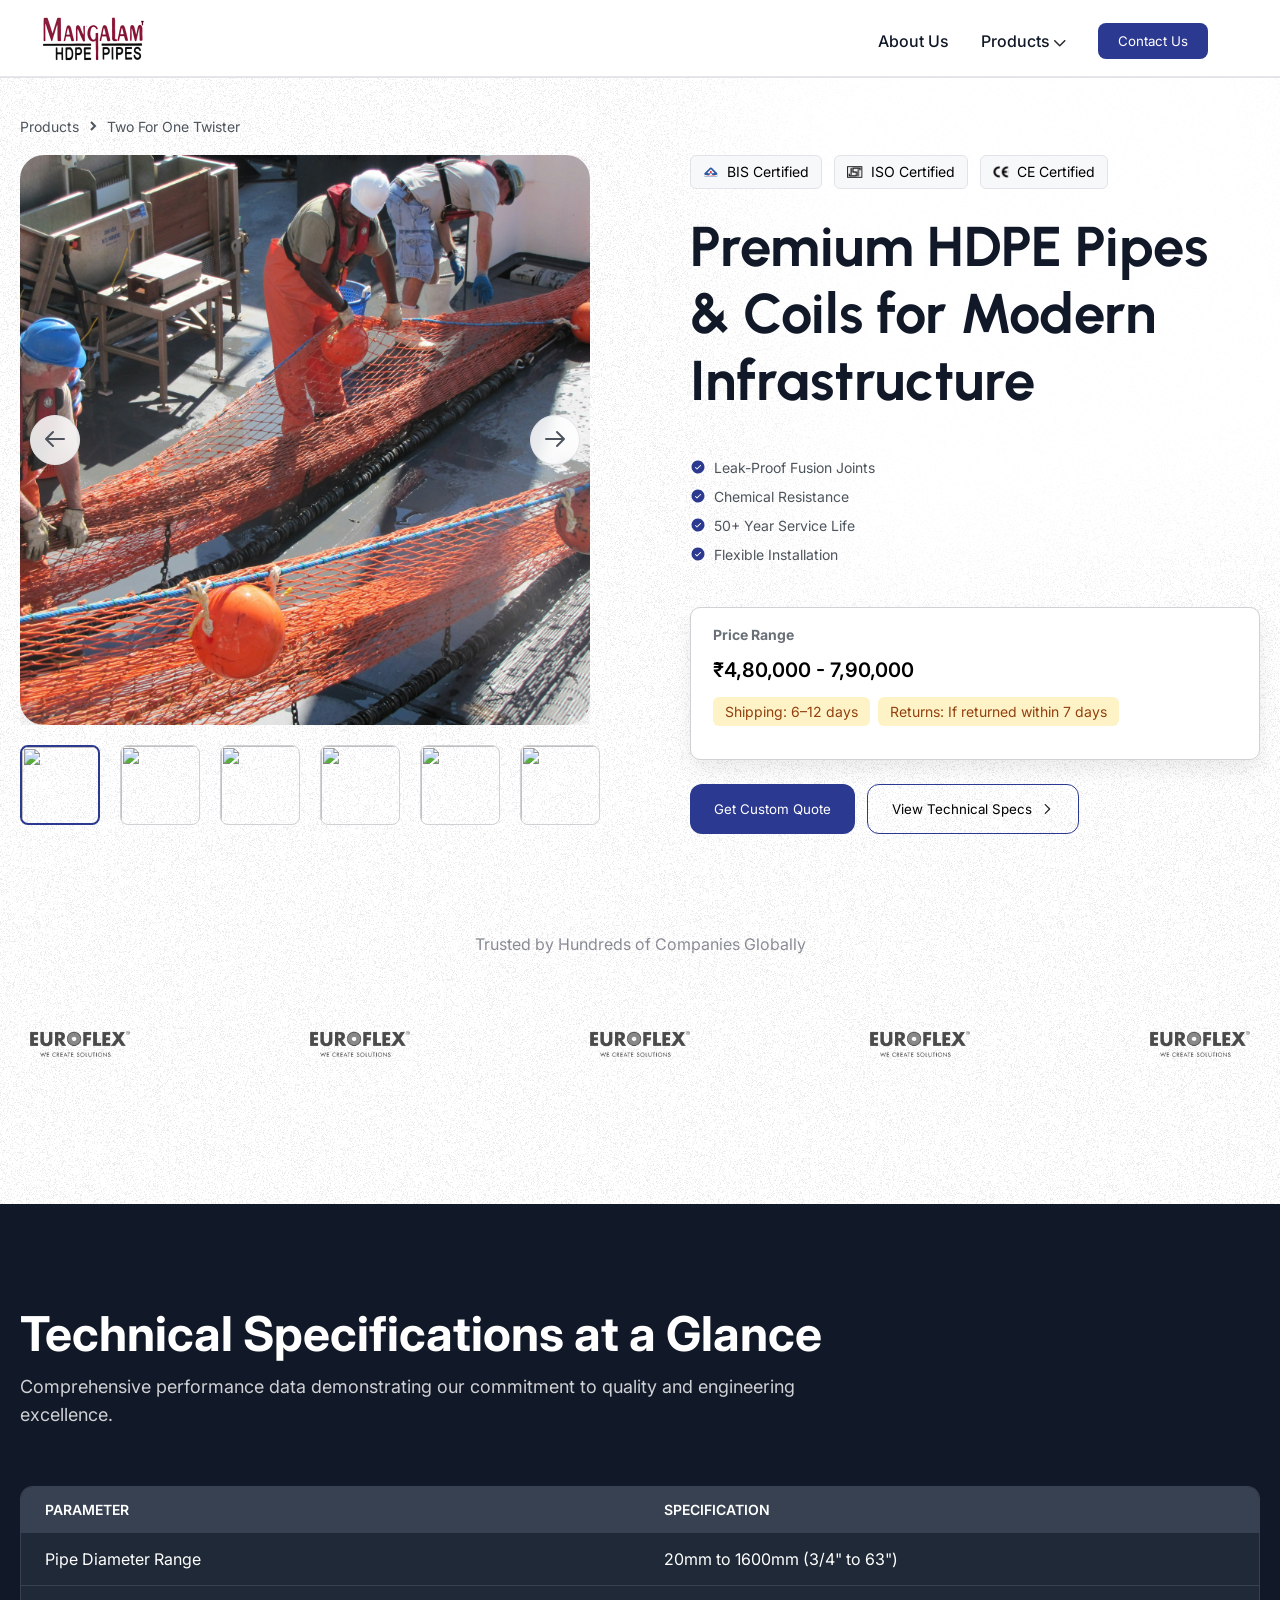
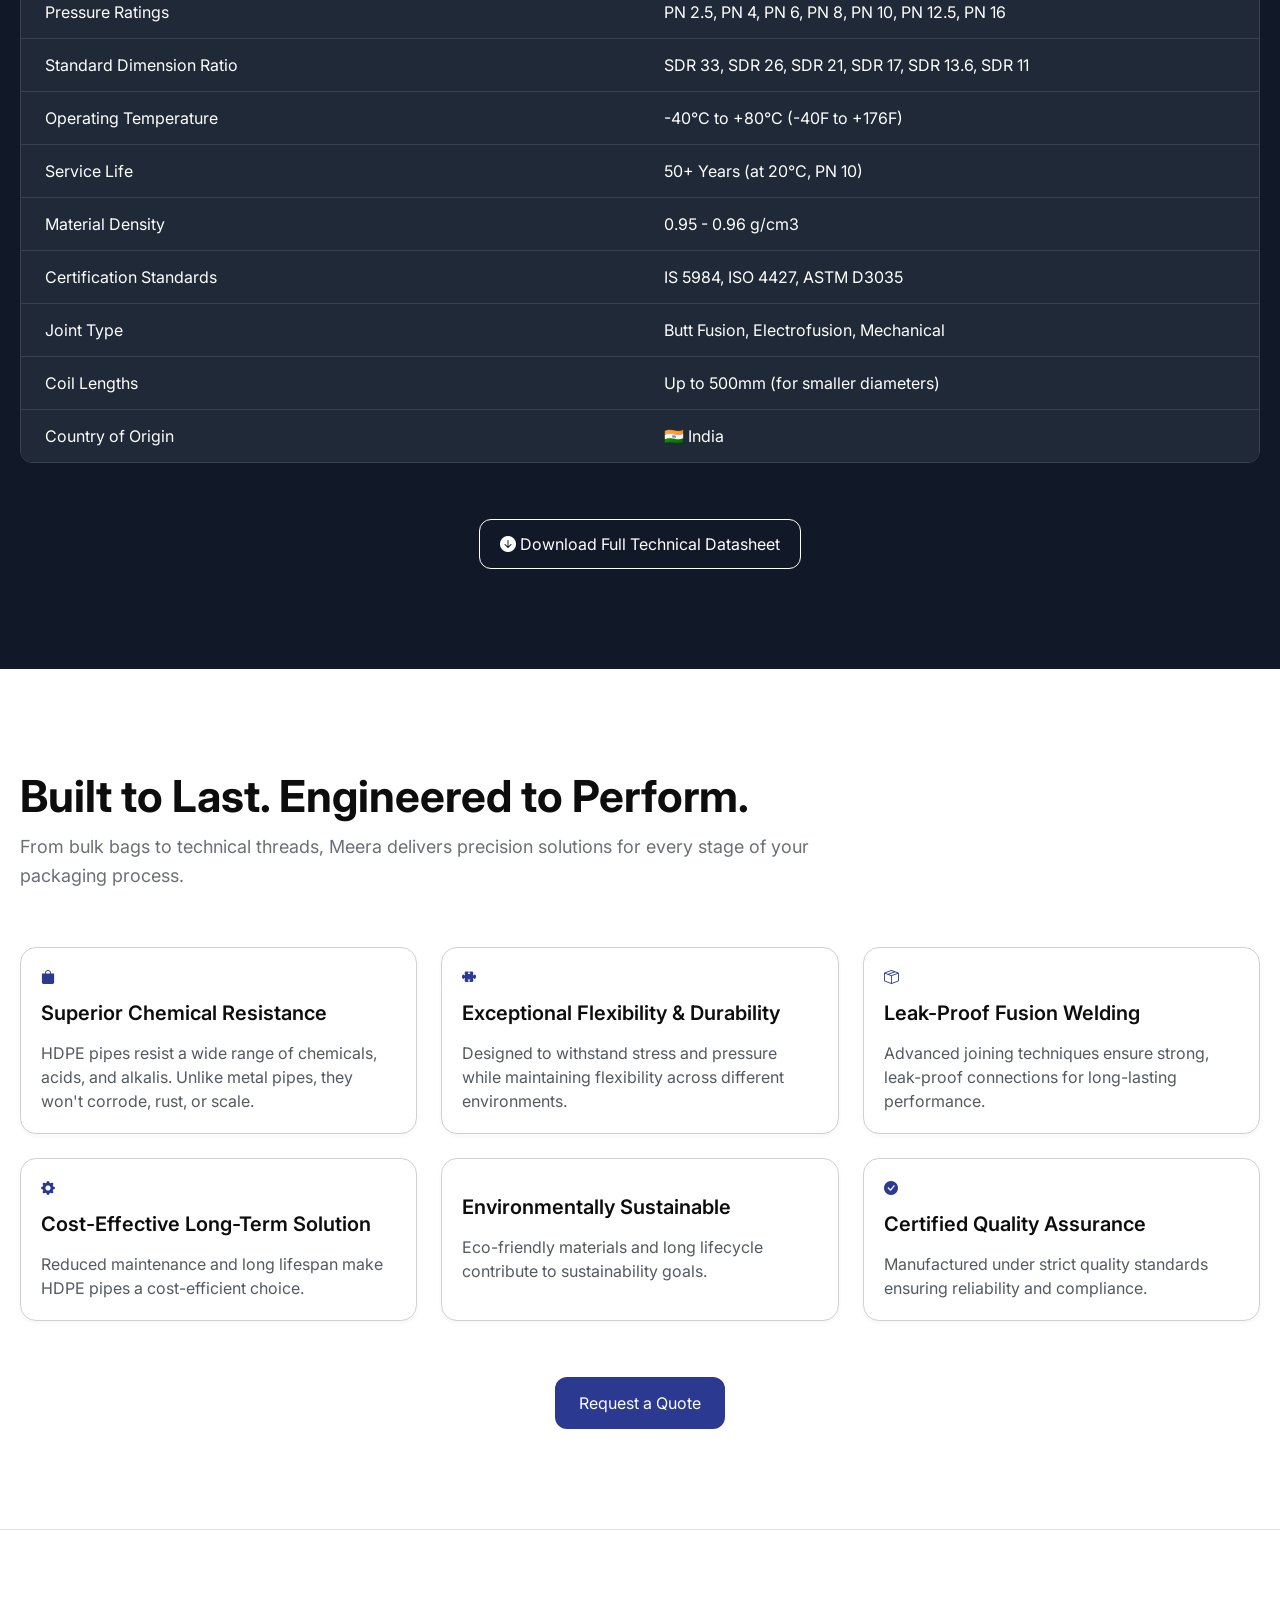
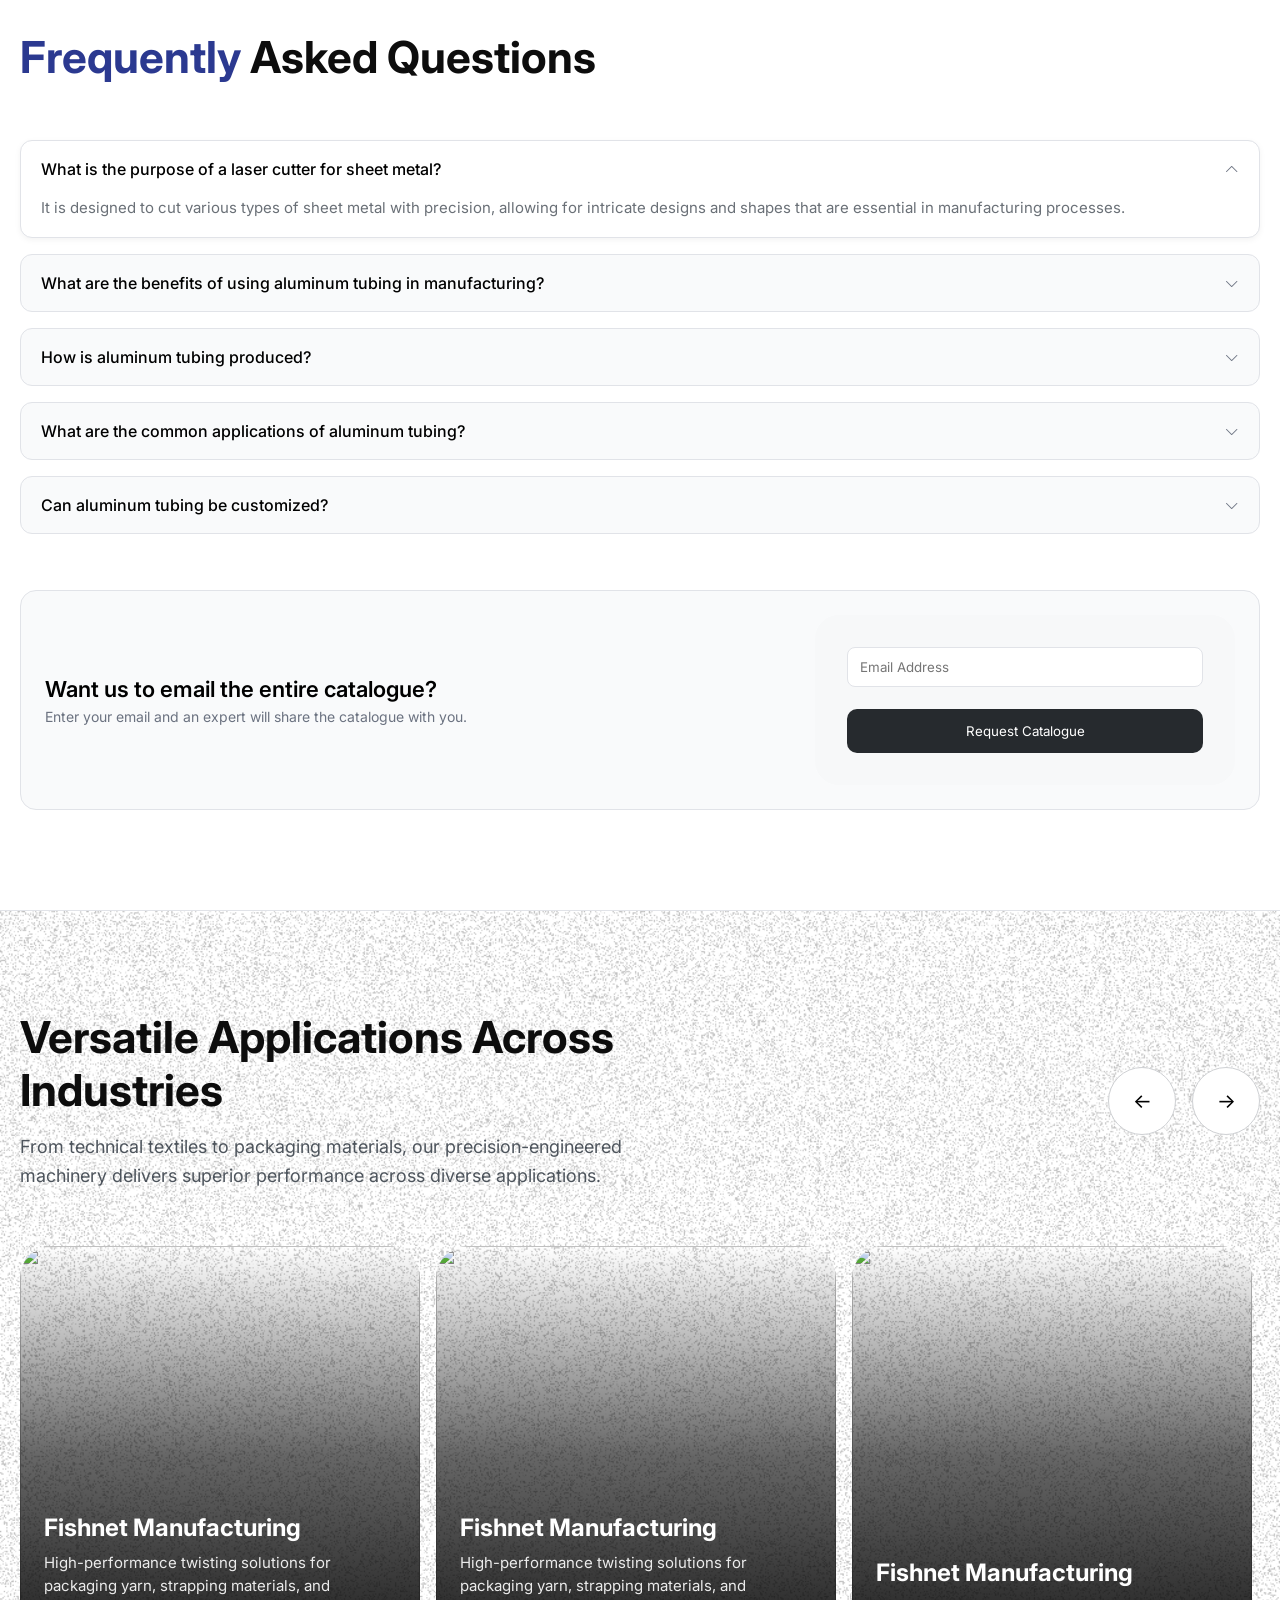
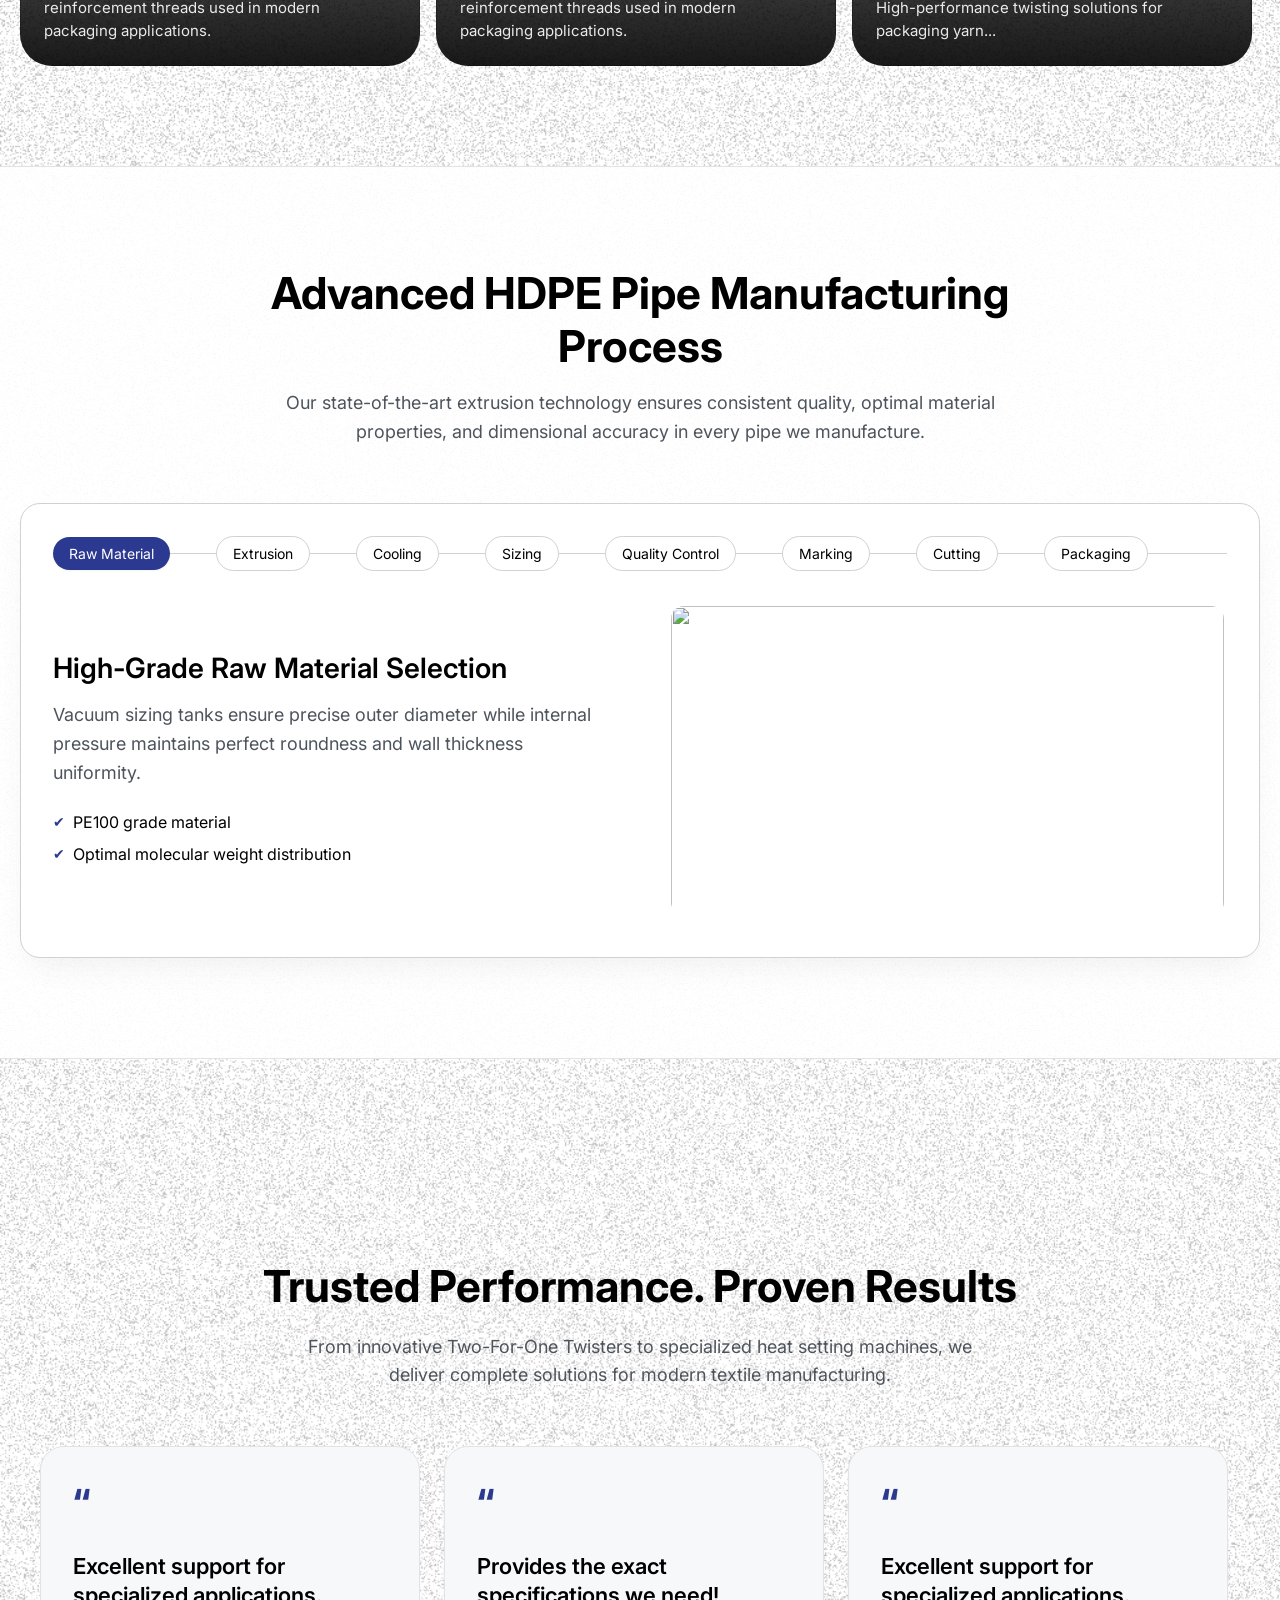
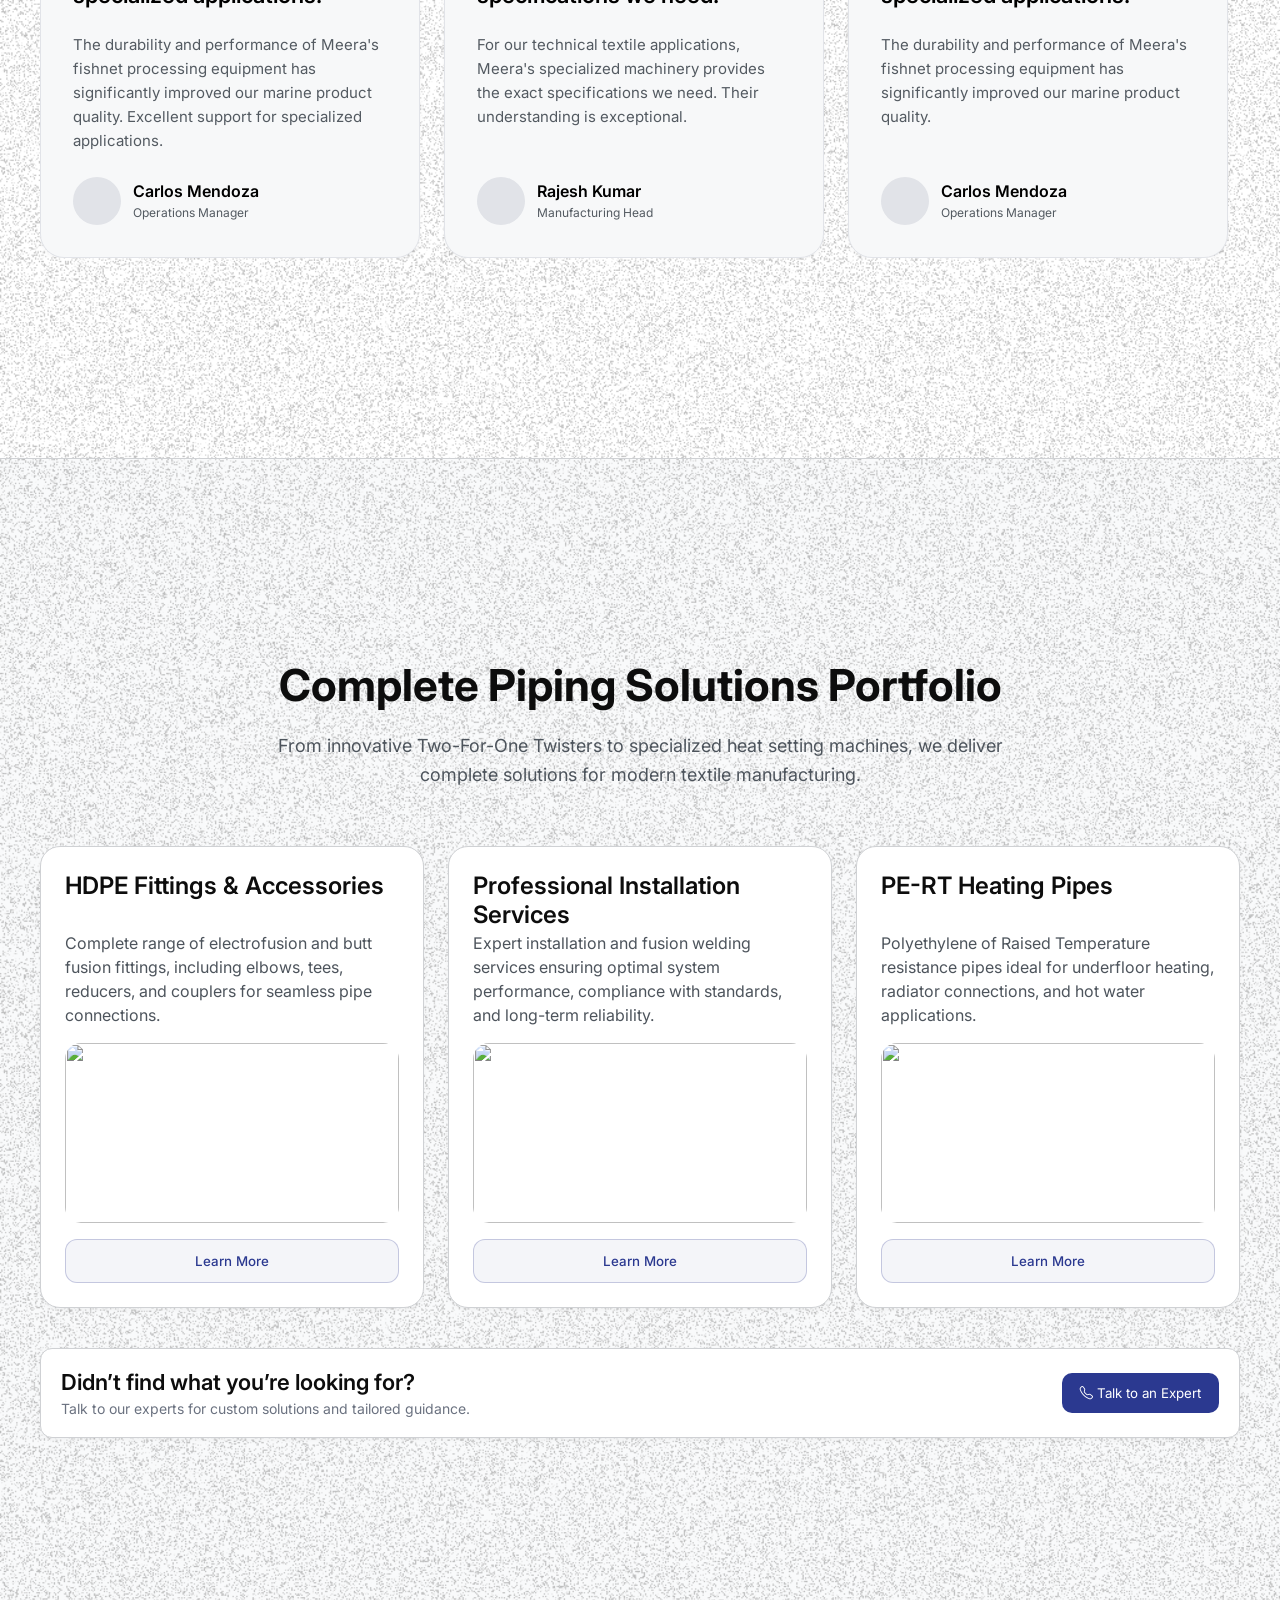
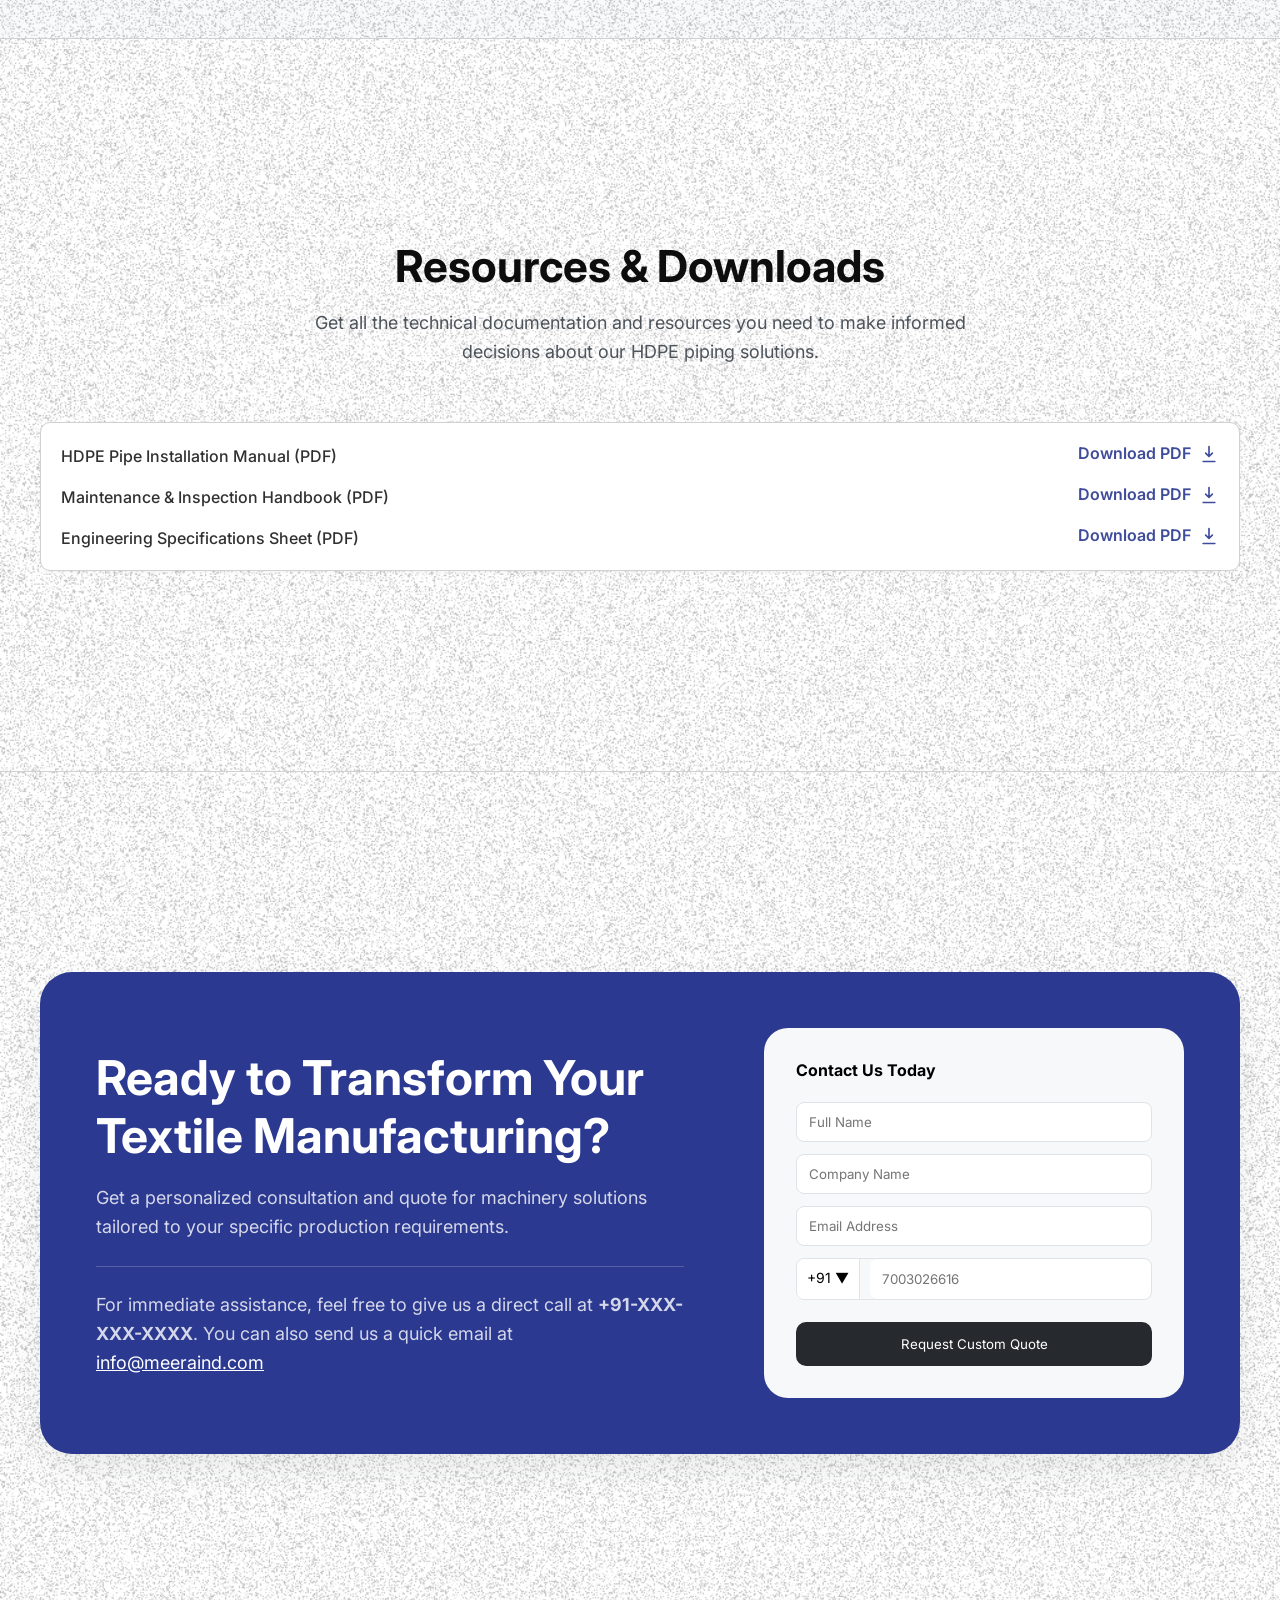
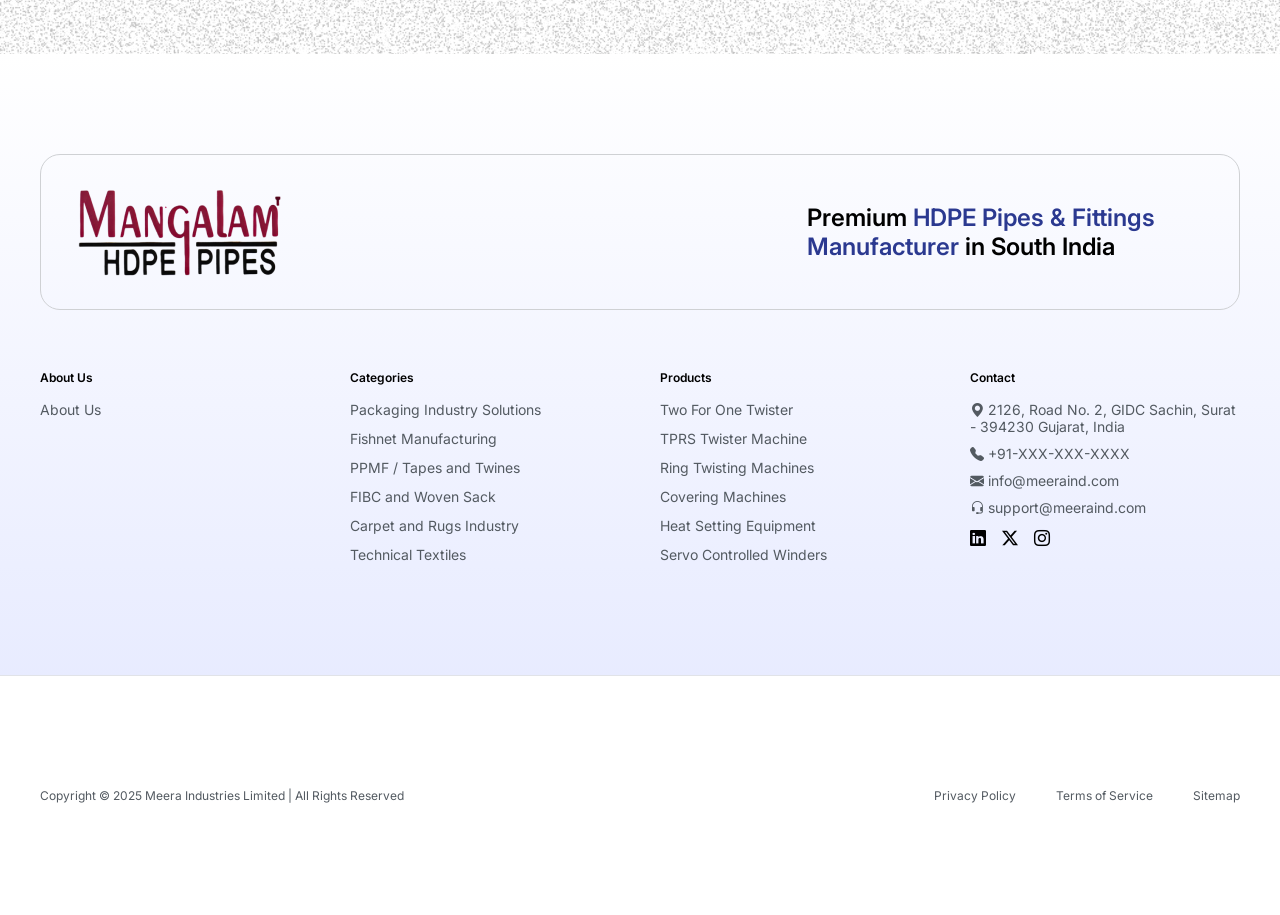
==== commit 1282888c: "filed the imag problem and added popups" ====
--- a/index.html
+++ b/index.html
@@ -114,11 +114,11 @@
 
           <div class="thumbnails">
             <img src="9fb7cbf3-4af5-4bb3-b1fe-93710d6aec95.png" class="thumb active" />
-            <img src="9fb7cbf3-4af5-4bb3-b1fe-93710d6aec95.png" class="thumb" />
-            <img src="9fb7cbf3-4af5-4bb3-b1fe-93710d6aec95.png" class="thumb" />
-            <img src="9fb7cbf3-4af5-4bb3-b1fe-93710d6aec95.png" class="thumb" />
-            <img src="9fb7cbf3-4af5-4bb3-b1fe-93710d6aec95.png" class="thumb" />
-            <img src="9fb7cbf3-4af5-4bb3-b1fe-93710d6aec95.png" class="thumb" />
+           <img src="https://source.unsplash.com/100x100/?industry" class="thumb" />
+  <img src="https://source.unsplash.com/100x100/?factory" class="thumb" />
+  <img src="https://source.unsplash.com/100x100/?machinery" class="thumb" />
+  <img src="https://source.unsplash.com/100x100/?engineering" class="thumb" />
+  <img src="https://source.unsplash.com/100x100/?plastic" class="thumb" />
           </div>
         </div>
 
@@ -404,9 +404,10 @@
 
         <!-- BUTTON -->
         <div class="specs-btn">
-          <button>
-           <i class="bi bi-arrow-down-circle-fill"></i> Download Full Technical Datasheet
-          </button>
+         <button id="openModal">
+  <i class="bi bi-arrow-down-circle-fill"></i>
+  Download Full Technical Datasheet
+</button>
         </div>
 
       </div>
@@ -486,9 +487,9 @@
         </div>
 
         <!-- BUTTON -->
-        <div class="features-btn">
-          <button>Request a Quote</button>
-        </div>
+       <div class="features-btn">
+  <button id="openQuoteModal">Request a Quote</button>
+</div>
 
       </div>
     </section>
@@ -1094,6 +1095,63 @@
 
 </footer>
 
+<!-- MODAL -->
+<div id="datasheetModal" class="modal">
+  <div class="modal-box">
+
+    <!-- HEADER -->
+    <div class="modal-header">
+      <h3>Let us email the entire catalogue to you</h3>
+      <span class="close-btn">&times;</span>
+    </div>
+
+    <!-- BODY -->
+    <div class="modal-body">
+      <label>Your Email *</label>
+      <input type="email" placeholder="example@gmail.com" required />
+
+      <label>Your Contact (Optional)</label>
+      <input type="text" placeholder="+91-0000000000" />
+    </div>
+
+    <!-- FOOTER -->
+    <div class="modal-footer">
+      <button class="download-btn">Download Brochure</button>
+    </div>
+
+  </div>
+</div>
+<!-- REQUEST QUOTE MODAL -->
+<div id="quoteModal" class="modal">
+  <div class="modal-box">
+
+    <!-- HEADER -->
+    <div class="modal-header">
+      <h3>Request a call back</h3>
+      <span class="close-quote">&times;</span>
+    </div>
+
+    <!-- BODY -->
+    <div class="modal-body">
+      <input type="text" placeholder="Full Name" />
+      <input type="text" placeholder="Company Name" />
+      <input type="email" placeholder="Email Address" />
+
+      <div class="phone-field">
+        <select>
+          <option>+91</option>
+        </select>
+        <input type="text" placeholder="7003026616" />
+      </div>
+    </div>
+
+    <!-- FOOTER -->
+    <div class="modal-footer">
+      <button class="submit-btn">Submit Form</button>
+    </div>
+
+  </div>
+</div>
     <script src="script.js"></script>
   </body>
 </html>
--- a/styles.css
+++ b/styles.css
@@ -160,7 +160,12 @@
 
 .prev { left: 10px; }
 .next { right: 10px; }
-
+.prev, .next {
+  position: absolute;
+  top: 50%;
+  transform: translateY(-50%);
+  z-index: 10; /* 🔥 THIS FIXES IT */
+}
 /* THUMBNAILS */
 .thumbnails {
 display: flex;
@@ -401,6 +406,105 @@
 .carousel:hover img {
   transform: scale(1.2);
 }
+/* MODAL OVERLAY */
+.modal {
+  position: fixed;
+  inset: 0;
+  background: rgba(0,0,0,0.4);
+  backdrop-filter: blur(6px);
+  display: flex;
+  justify-content: center;
+  align-items: center;
+
+  opacity: 0;
+  visibility: hidden;
+  transition: 0.3s;
+  z-index: 999;
+}
+
+/* ACTIVE */
+.modal.show {
+  opacity: 1;
+  visibility: visible;
+}
+
+/* BOX */
+.modal-box {
+  width: 480px;
+  background: #fff;
+  border-radius: 12px;
+  overflow: hidden;
+  box-shadow: 0px 20px 40px rgba(0,0,0,0.15);
+  animation: popup 0.3s ease;
+}
+
+/* ANIMATION */
+@keyframes popup {
+  from {
+    transform: translateY(30px) scale(0.95);
+    opacity: 0;
+  }
+  to {
+    transform: translateY(0) scale(1);
+    opacity: 1;
+  }
+}
+
+/* HEADER */
+.modal-header {
+  padding: 16px 20px;
+  background: #F9FAFB;
+  display: flex;
+  justify-content: space-between;
+  align-items: center;
+}
+
+.modal-header h3 {
+  font-size: 16px;
+  font-weight: 600;
+}
+
+.close-btn {
+  cursor: pointer;
+  font-size: 20px;
+}
+
+/* BODY */
+.modal-body {
+  padding: 20px;
+  display: flex;
+  flex-direction: column;
+  gap: 14px;
+}
+
+.modal-body label {
+  font-size: 13px;
+  color: #444;
+}
+
+.modal-body input {
+  padding: 12px;
+  border: 1px solid #E1E3E8;
+  border-radius: 8px;
+  outline: none;
+}
+
+/* FOOTER */
+.modal-footer {
+  padding: 16px 20px;
+  display: flex;
+  justify-content: flex-end;
+  background: #F9FAFB;
+}
+
+.download-btn {
+  padding: 10px 16px;
+  background: #2B3990;
+  color: white;
+  border: none;
+  border-radius: 8px;
+  cursor: pointer;
+}
 
 /* ================= RESPONSIVE ================= */
 @media (max-width: 768px) {
@@ -428,6 +532,40 @@
 gap: 20px;
 }
 }
+
+
+/* PHONE FIELD */
+.phone-field {
+  display: flex;
+  gap: 10px;
+}
+
+.phone-field select {
+  padding: 10px;
+  border: 1px solid #E1E3E8;
+  border-radius: 8px;
+}
+
+.phone-field input {
+  flex: 1;
+}
+
+/* BUTTON */
+.submit-btn {
+  padding: 10px 18px;
+  background: #2B3990;
+  color: white;
+  border: none;
+  border-radius: 8px;
+  cursor: pointer;
+}
+
+/* CLOSE BUTTON */
+.close-quote {
+  cursor: pointer;
+  font-size: 20px;
+}
+
 /* ================= RESPONSIVE FIX ================= */
 
 /* Tablet */
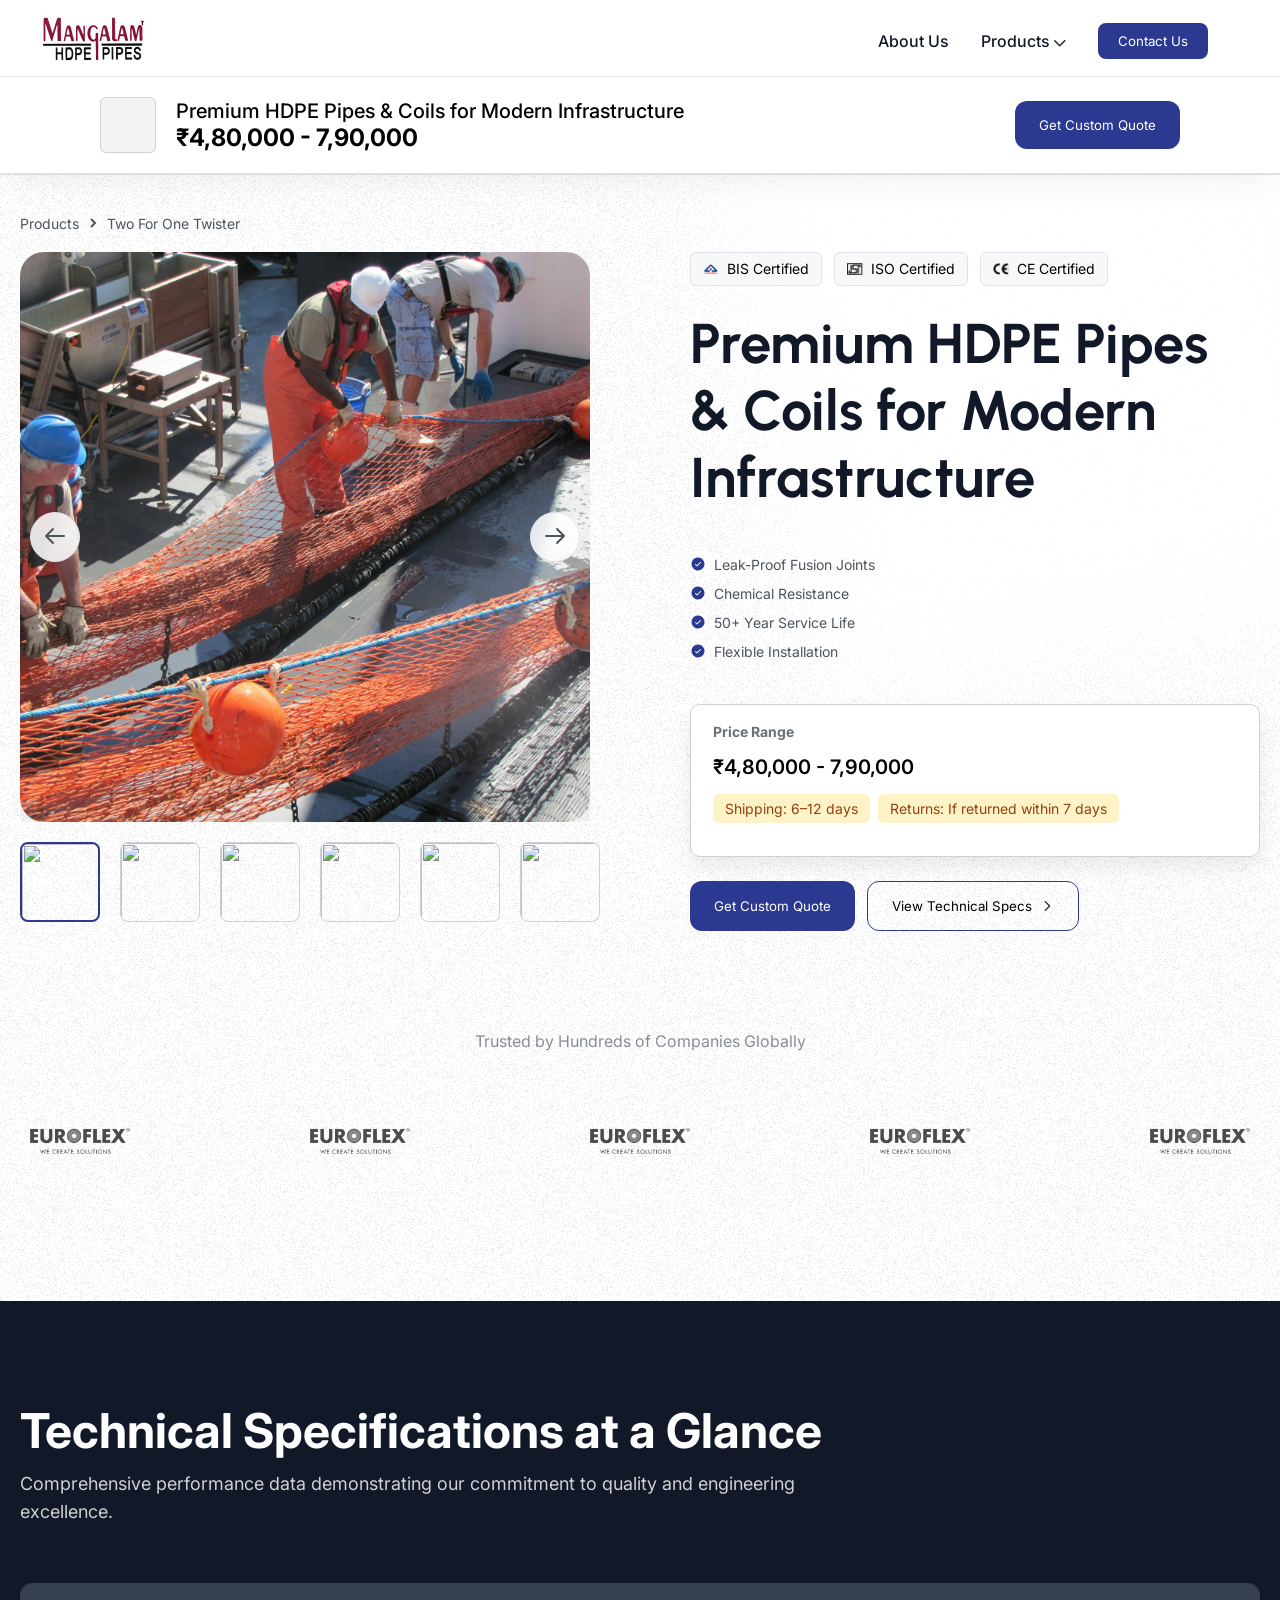
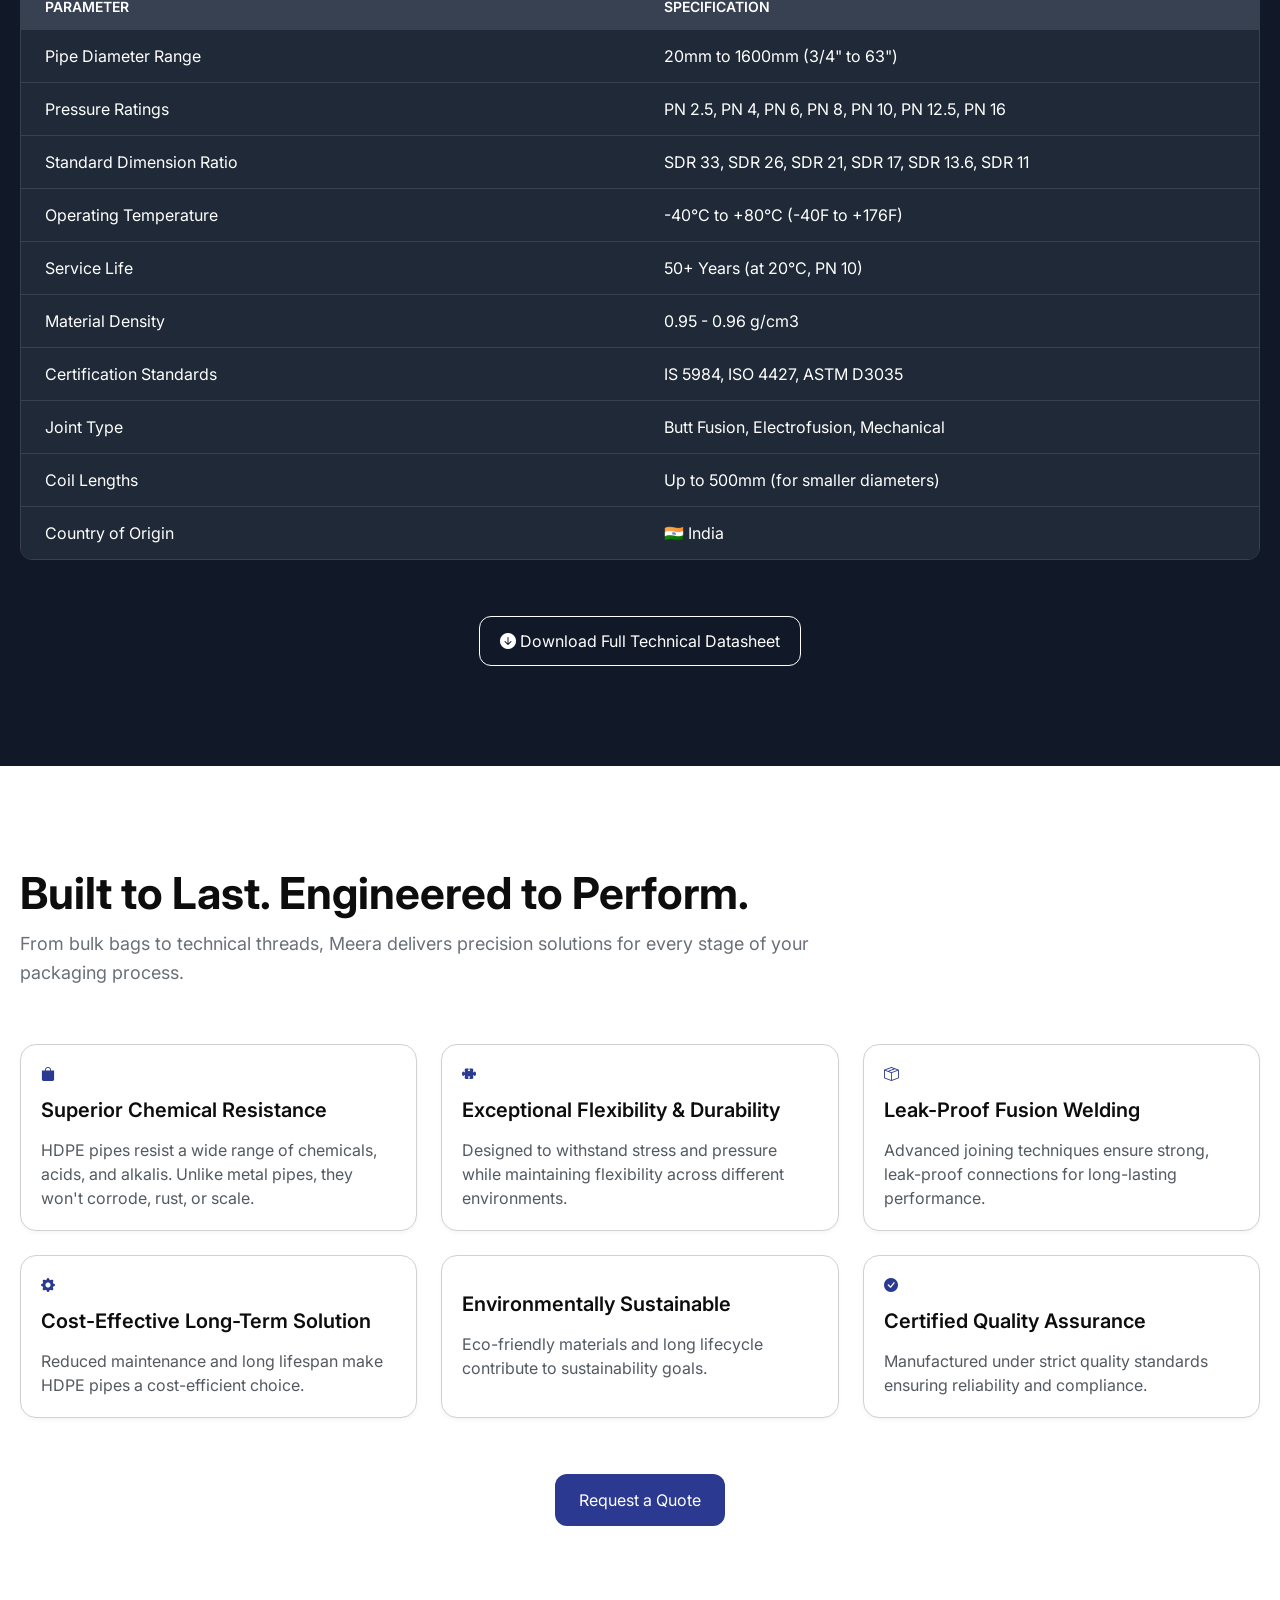
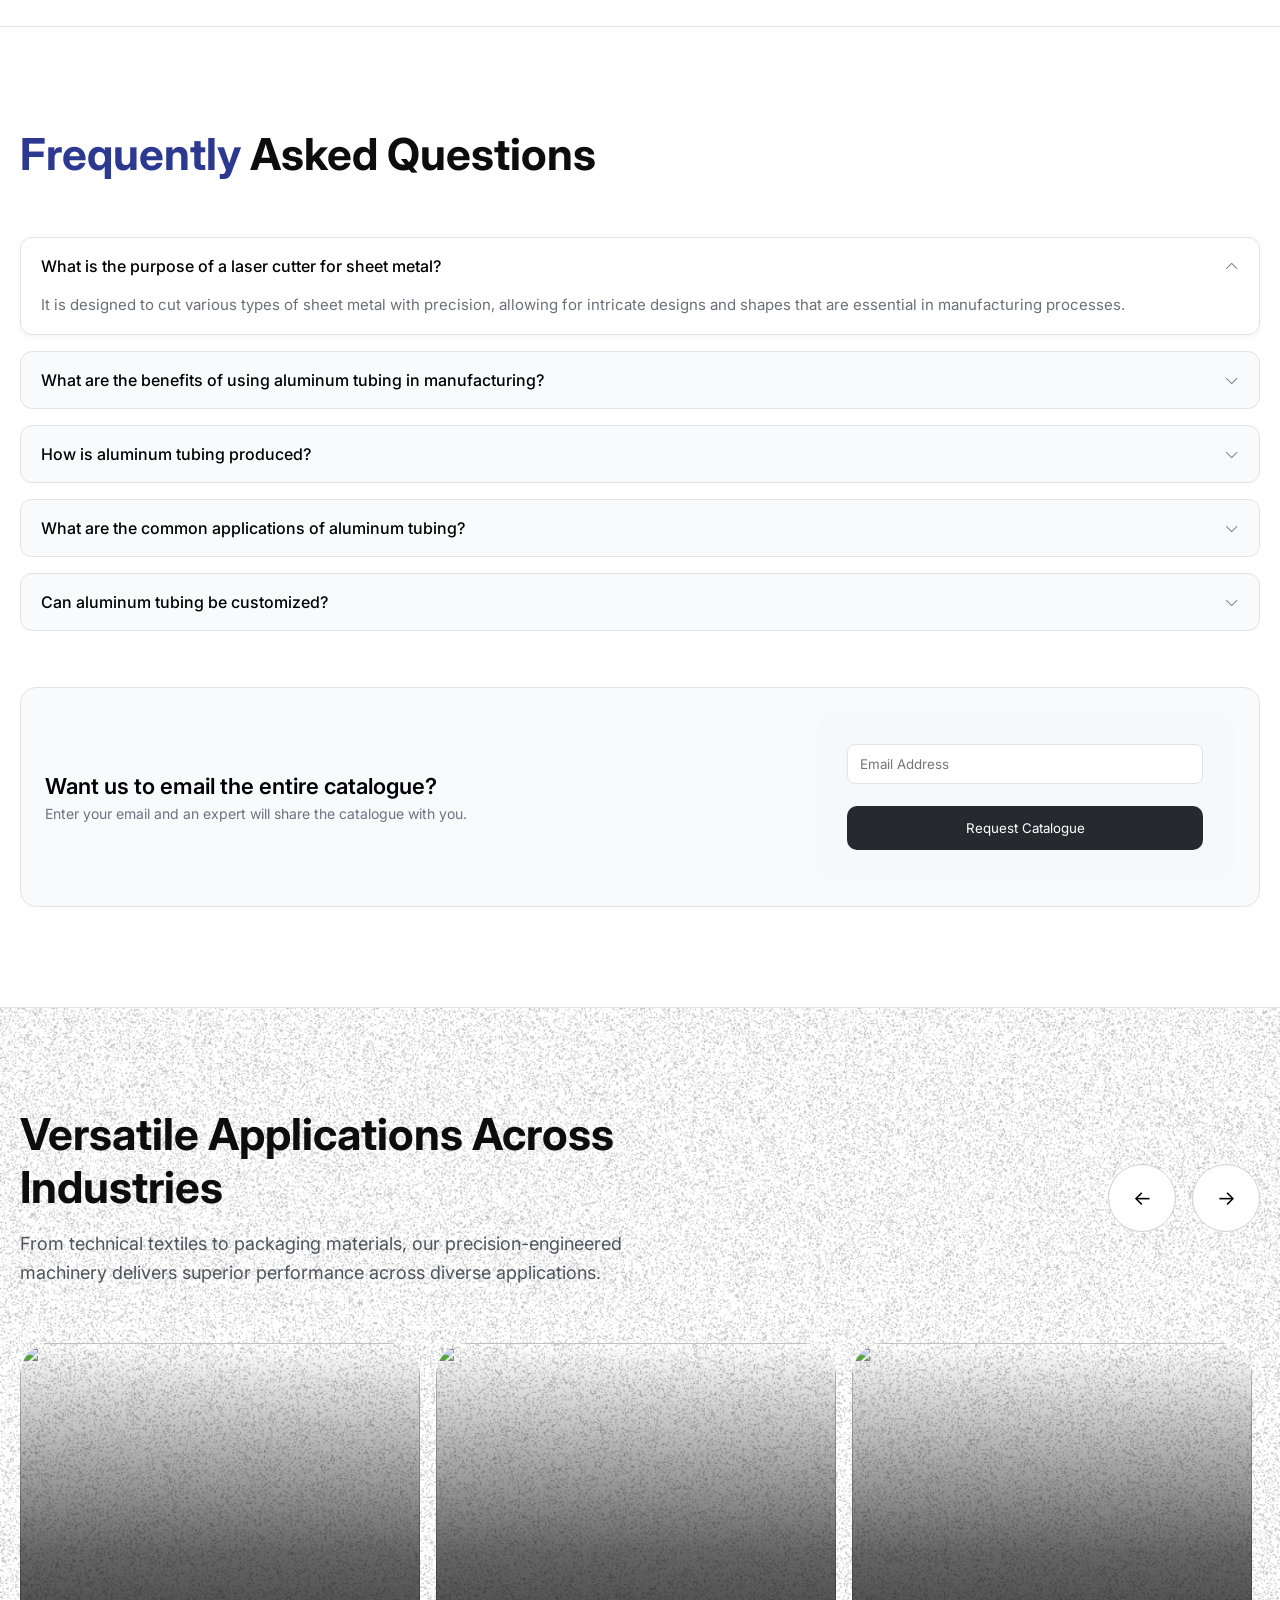
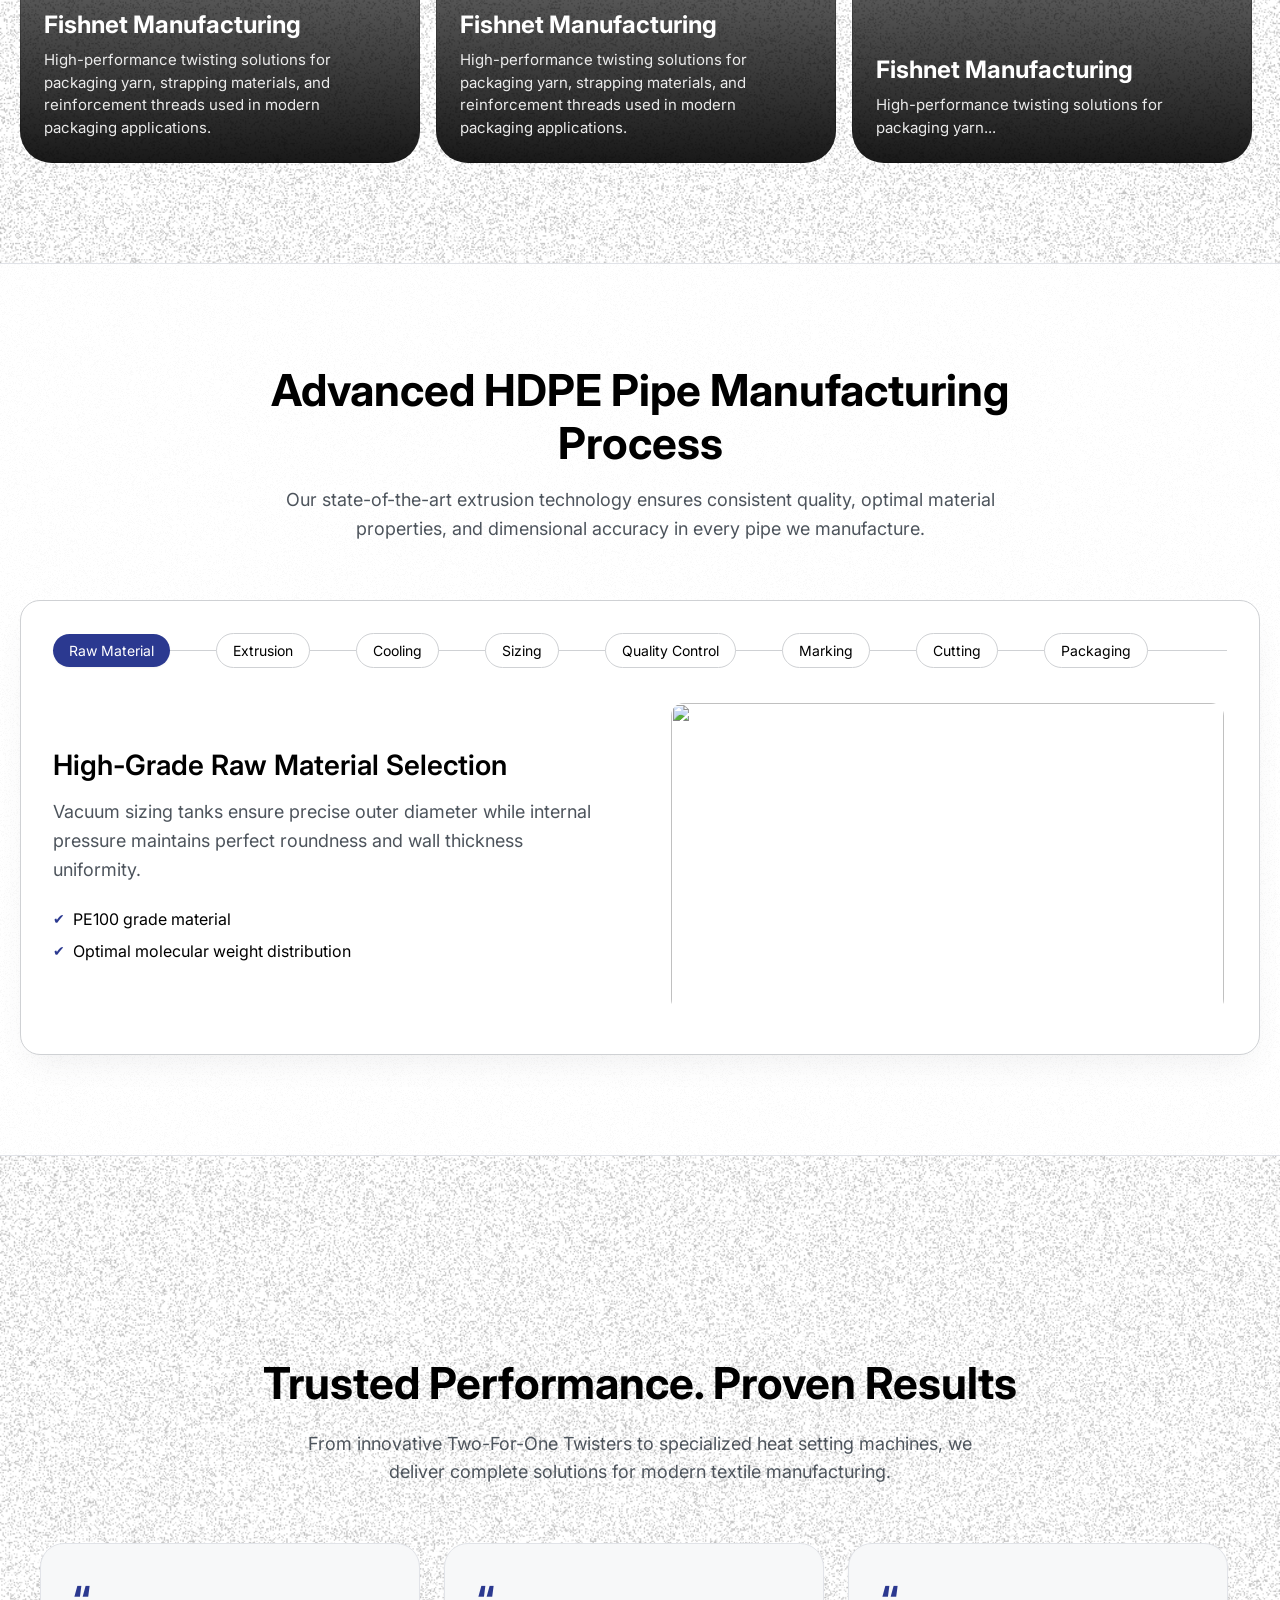
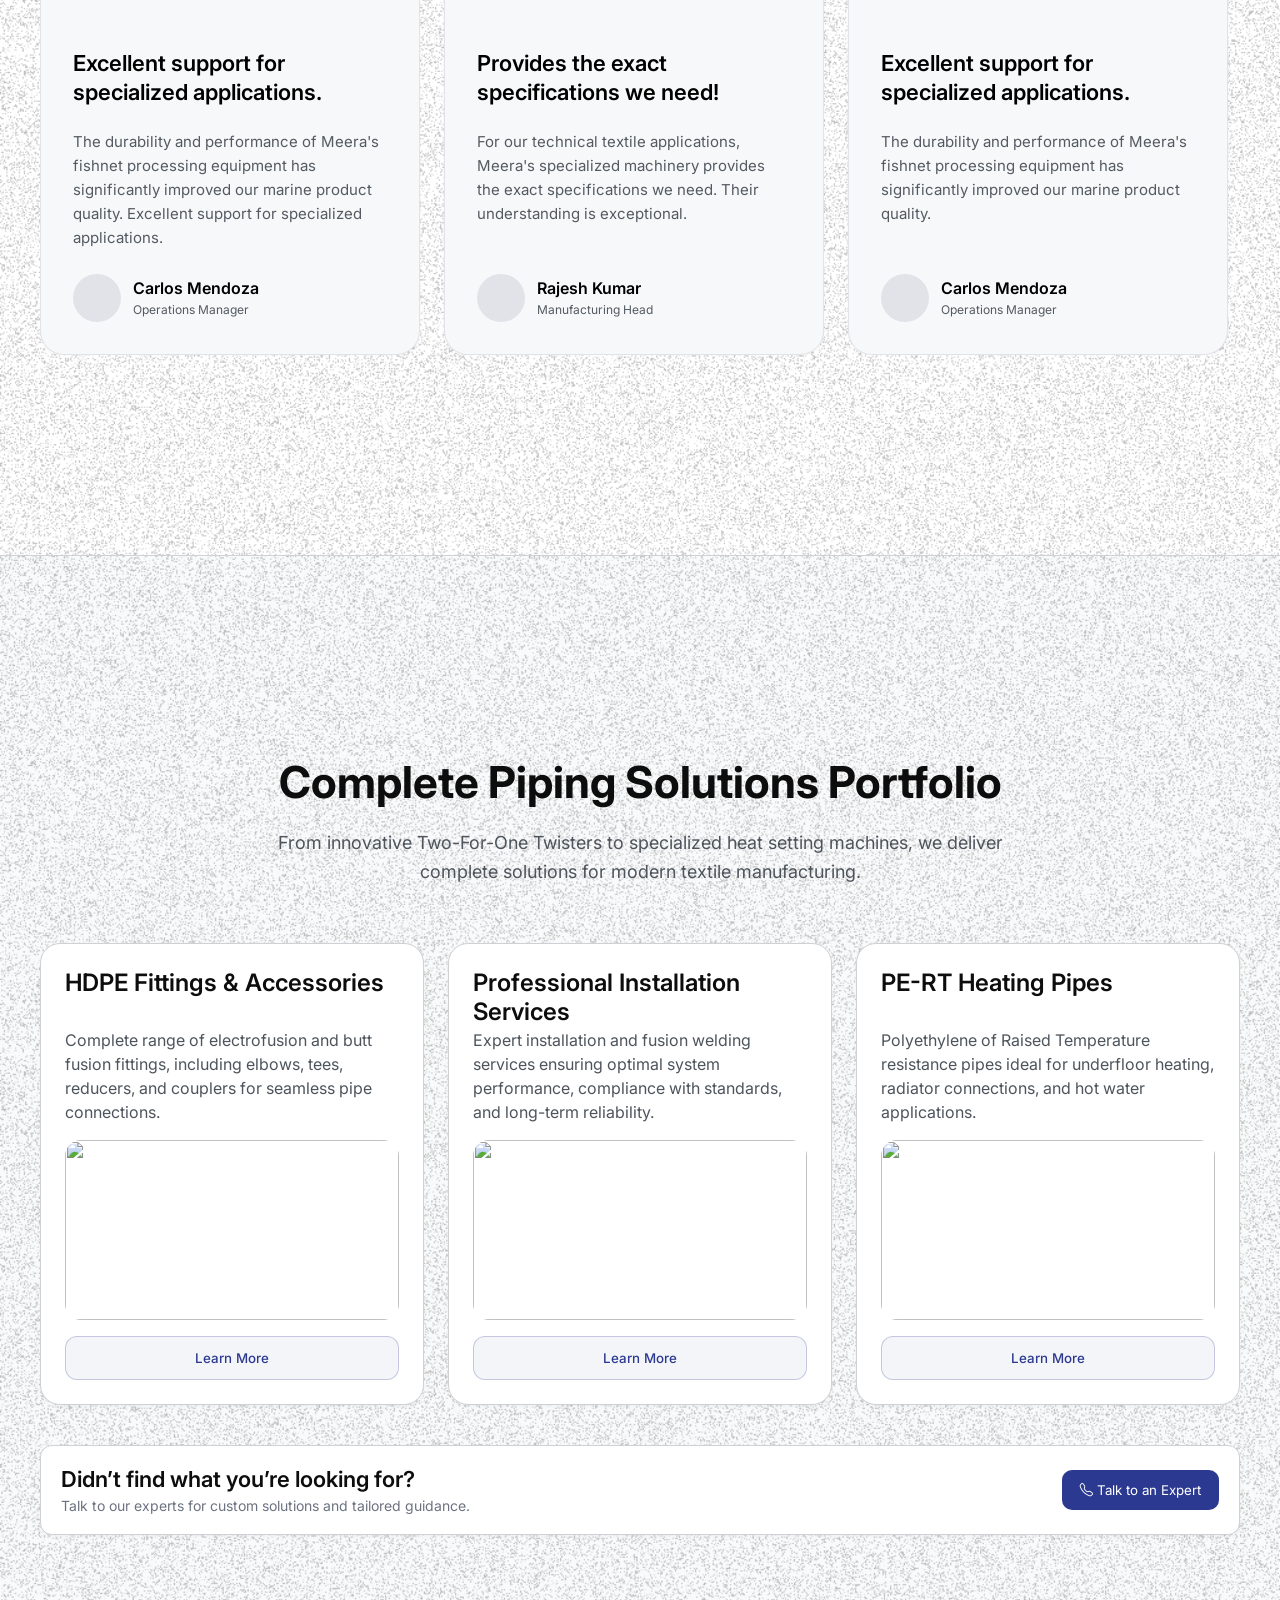
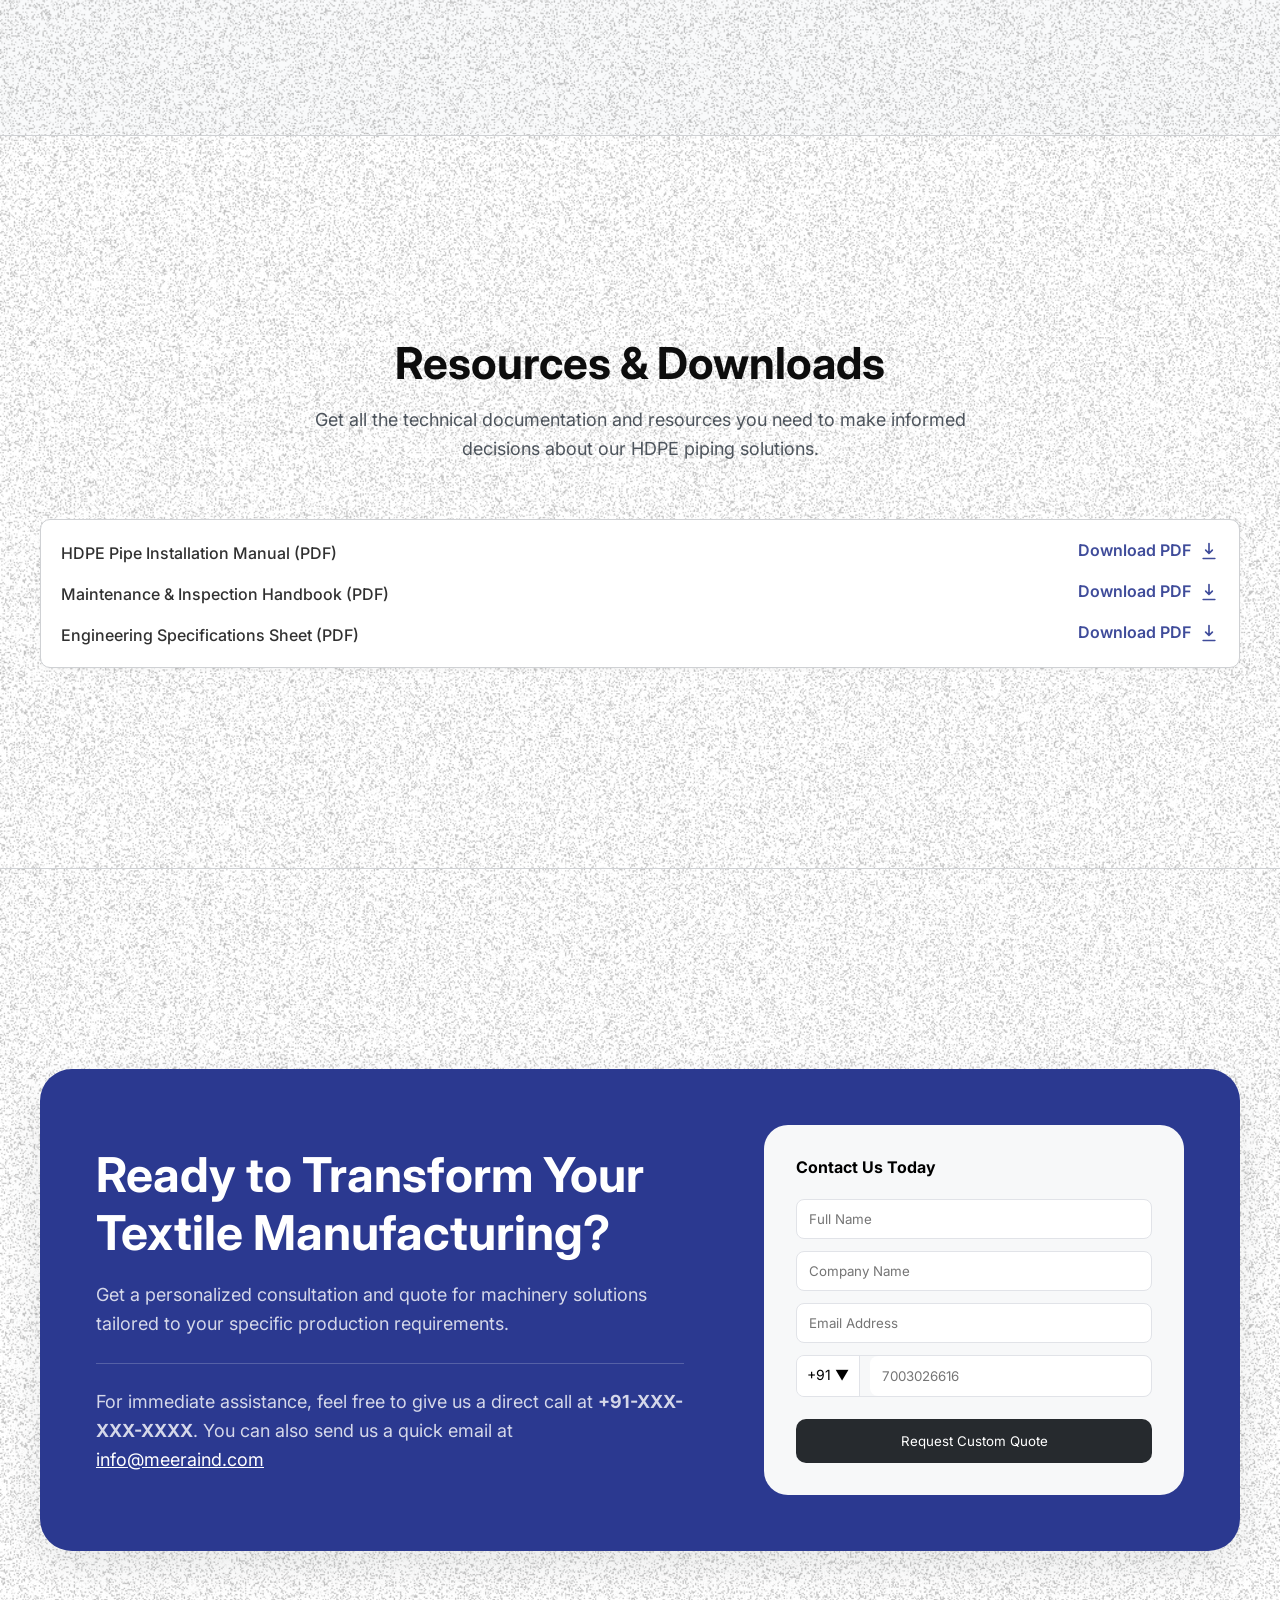
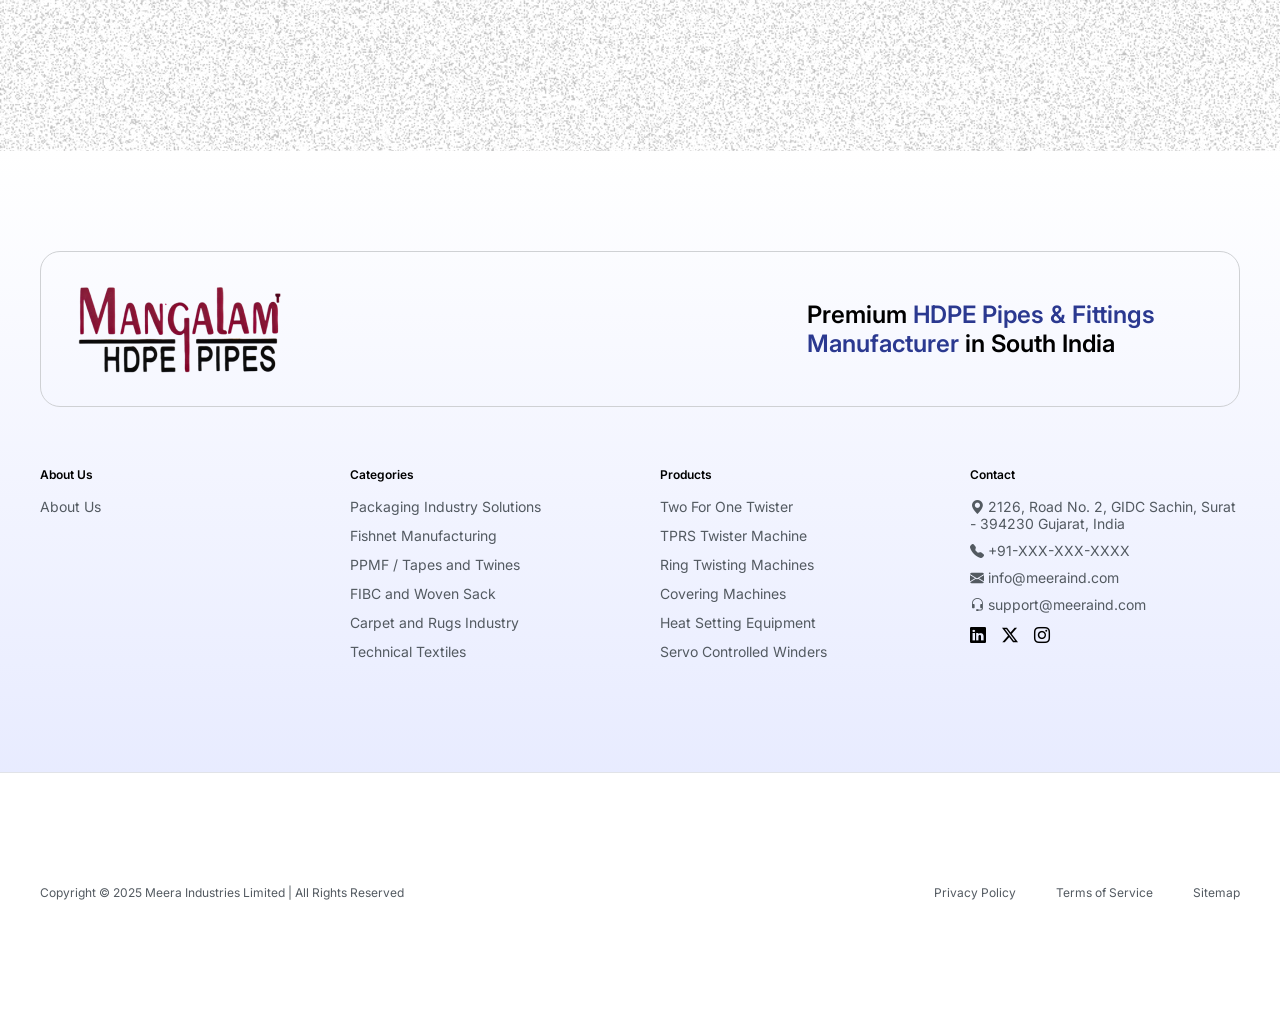
==== commit 72b459dd: "add theprodubct header" ====
--- a/index.html
+++ b/index.html
@@ -43,6 +43,17 @@
         </nav>
       </div>
     </header>
+    <div class="product-bar" id="productBar">
+  <div class="product-left">
+    <div class="product-img"></div>
+    <div>
+      <p>Premium HDPE Pipes & Coils for Modern Infrastructure</p>
+      <h4>₹4,80,000 - 7,90,000</h4>
+    </div>
+  </div>
+
+  <button class="product-btn">Get Custom Quote</button>
+</div>
     <!--Hero section-->
     <section class="hero">
       <!-- BREADCRUMB -->
--- a/styles.css
+++ b/styles.css
@@ -25,6 +25,78 @@
 /* Smooth animation */
 .header {
   transition: transform 0.3s ease;
+}
+/* HEADER */
+.main-header {
+  position: sticky;
+  top: 0;
+  z-index: 1000;
+  background: white;
+  transition: transform 0.3s ease;
+}
+
+/* HIDE HEADER */
+.main-header.hide {
+  transform: translateY(-100%);
+}
+
+/* PRODUCT BAR */
+.product-bar {
+  position: sticky;
+  top: 80px; /* same as header height */
+  z-index: 999;
+  background: white;
+  border-bottom: 1px solid #E1E3E8;
+  box-shadow: 0px 16px 32px -12px rgba(88, 92, 95, 0.1);
+
+  display: flex;
+  justify-content: space-between;
+  align-items: center;
+  padding: 20px 100px;
+  transition: top 0.3s ease;
+}
+
+/* WHEN HEADER HIDES → MOVE UP */
+.product-bar.sticky-top {
+  top: 0;
+}
+
+/* LEFT */
+.product-left {
+  display: flex;
+  gap: 20px;
+  align-items: center;
+}
+
+.product-img {
+  width: 56px;
+  height: 56px;
+  background: #F1F2F3;
+  border: 1px solid #CFD1D4;
+  border-radius: 6px;
+}
+
+/* TEXT */
+.product-left p {
+  font-size: 20px;
+  font-weight: 500;
+  margin: 0;
+}
+
+.product-left h4 {
+  font-size: 24px;
+  font-weight: 700;
+  margin: 0;
+}
+
+/* BUTTON */
+.product-btn {
+  background: #2B3990;
+  color: white;
+  border: none;
+  padding: 16px 24px;
+  border-radius: 12px;
+  cursor: pointer;
 }
 
 .nav {
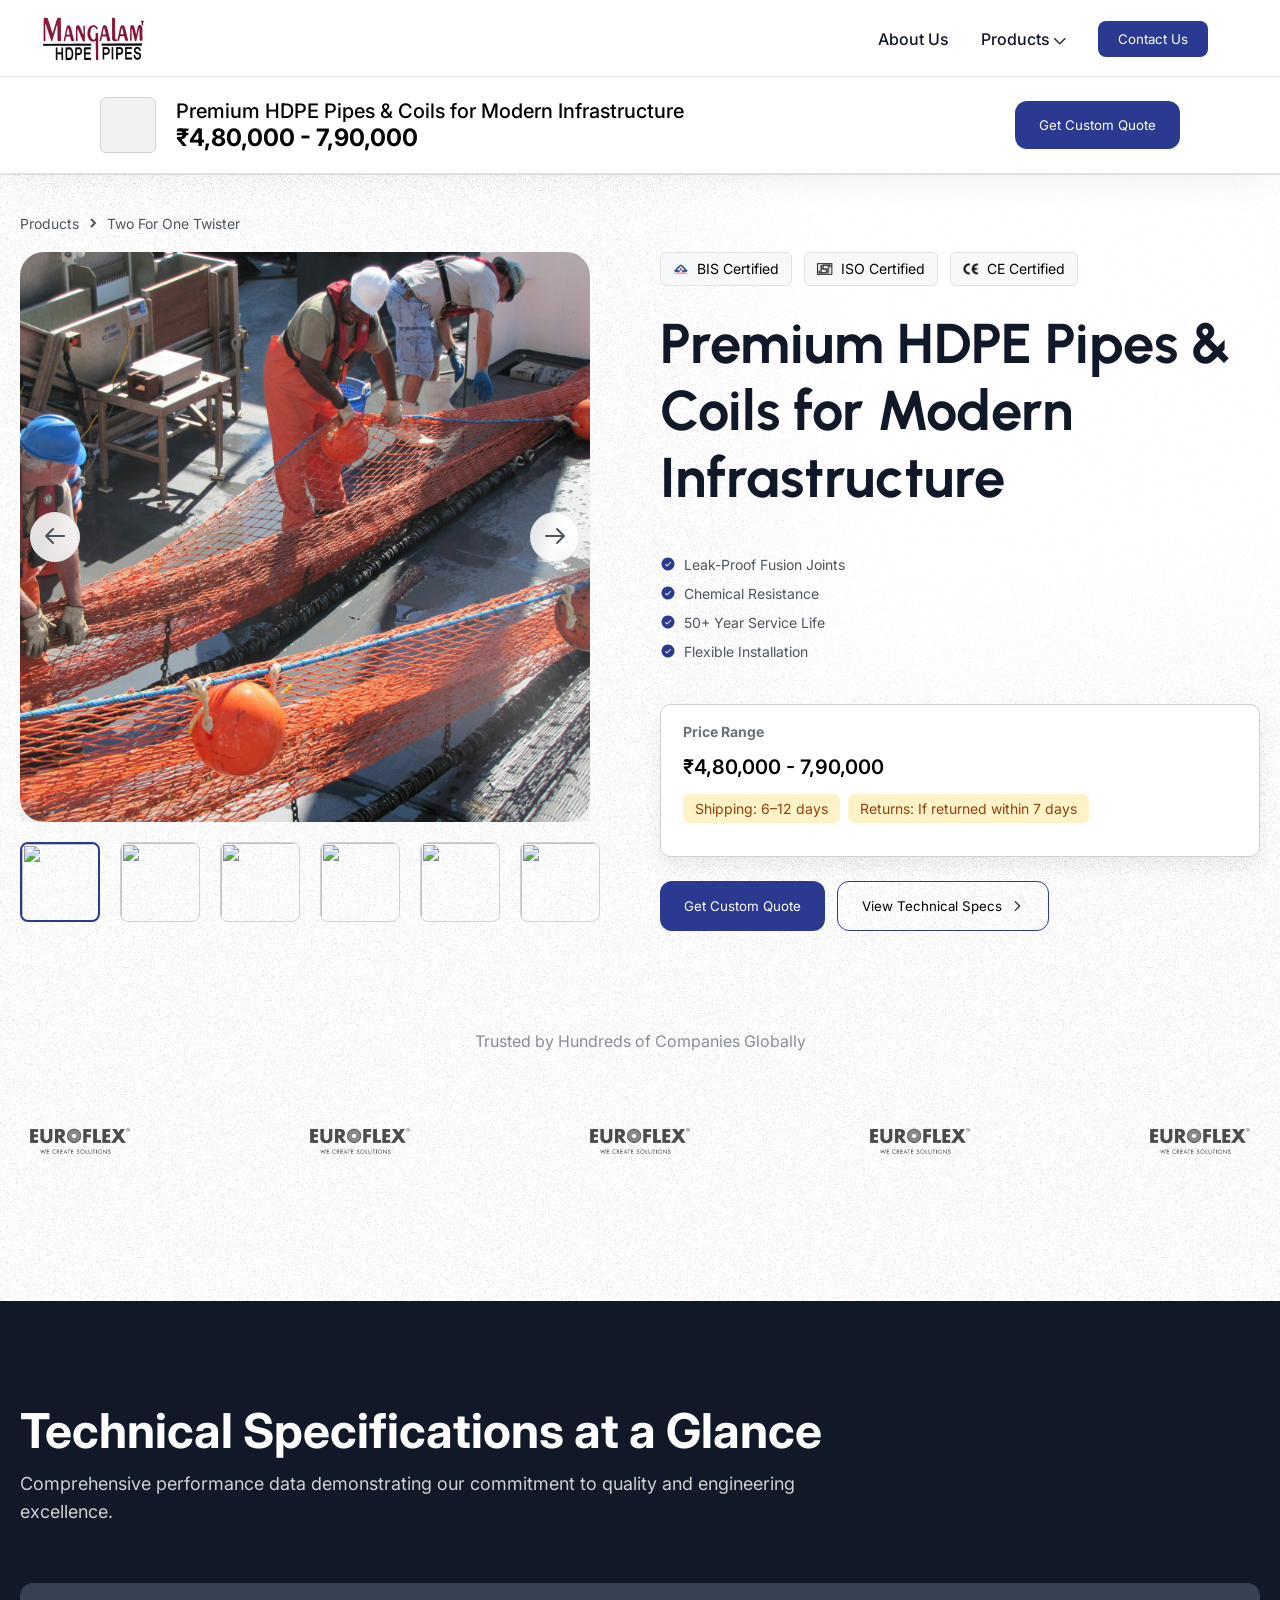
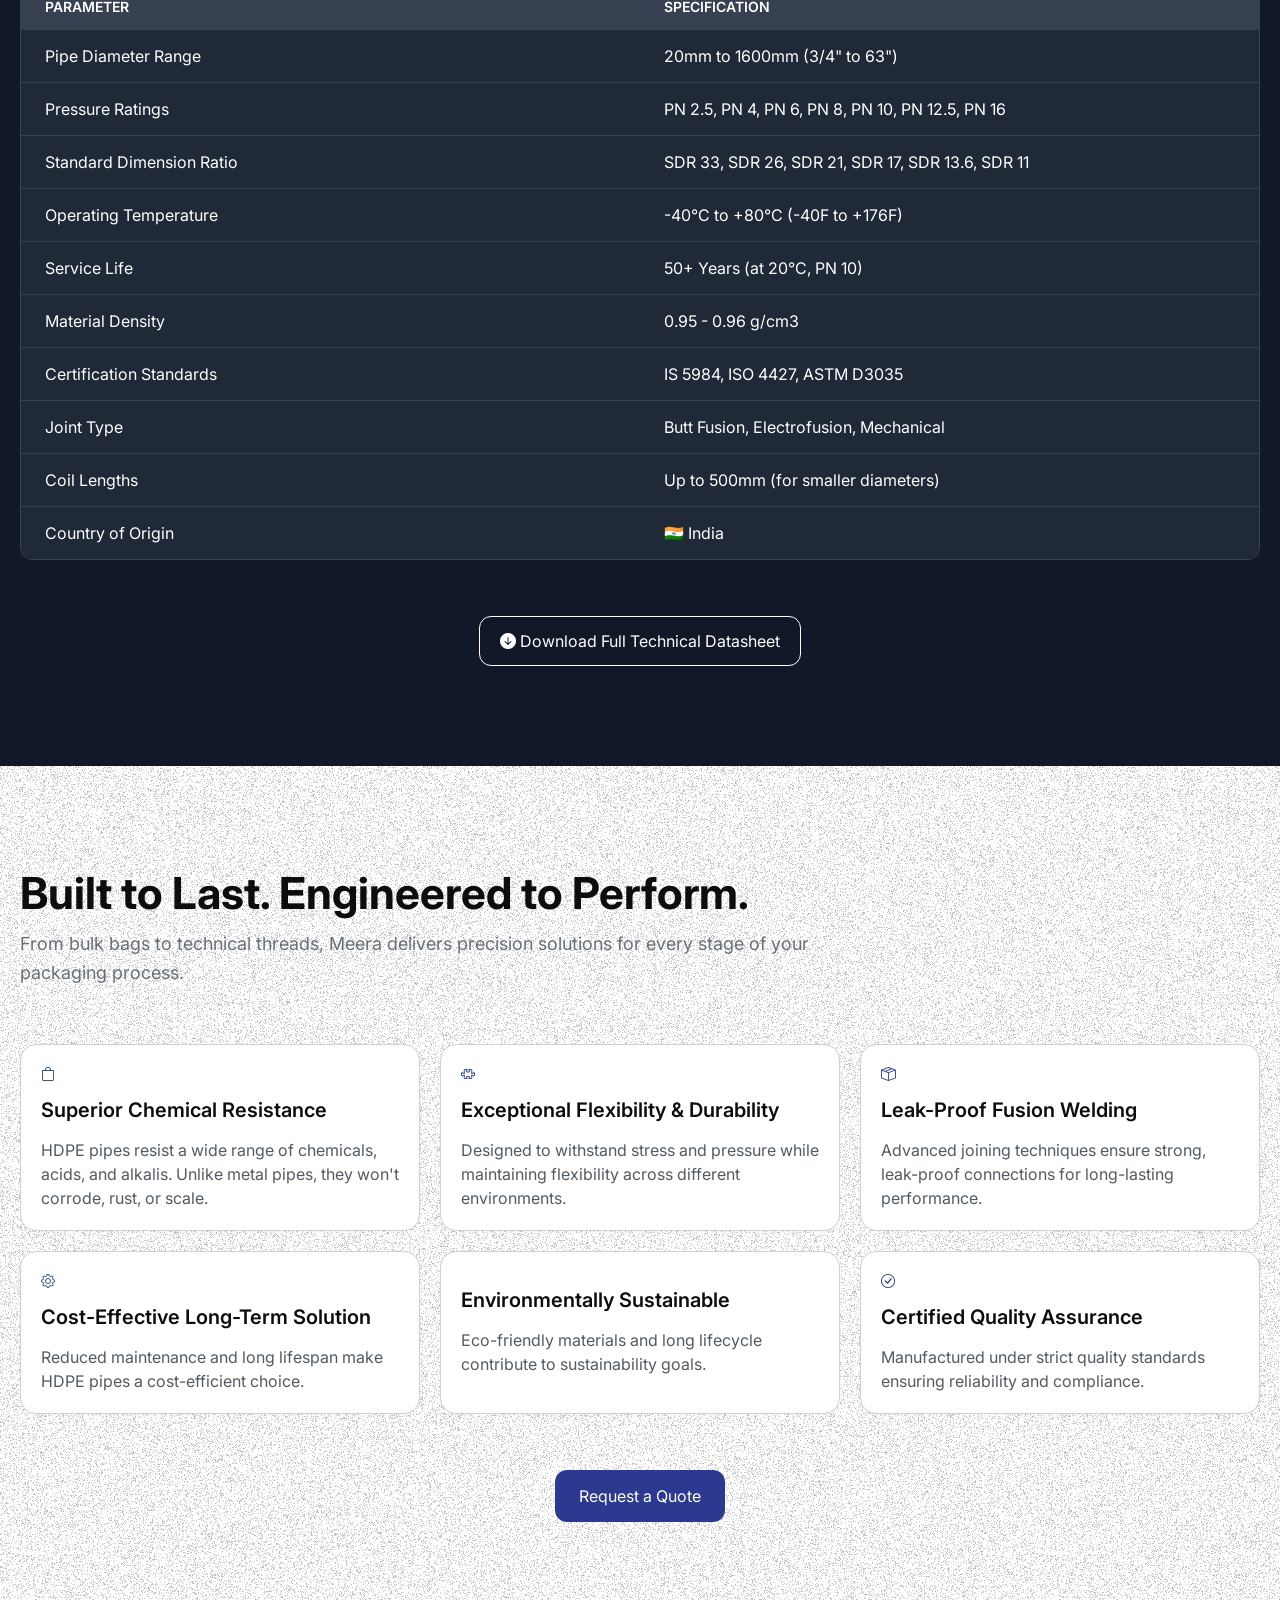
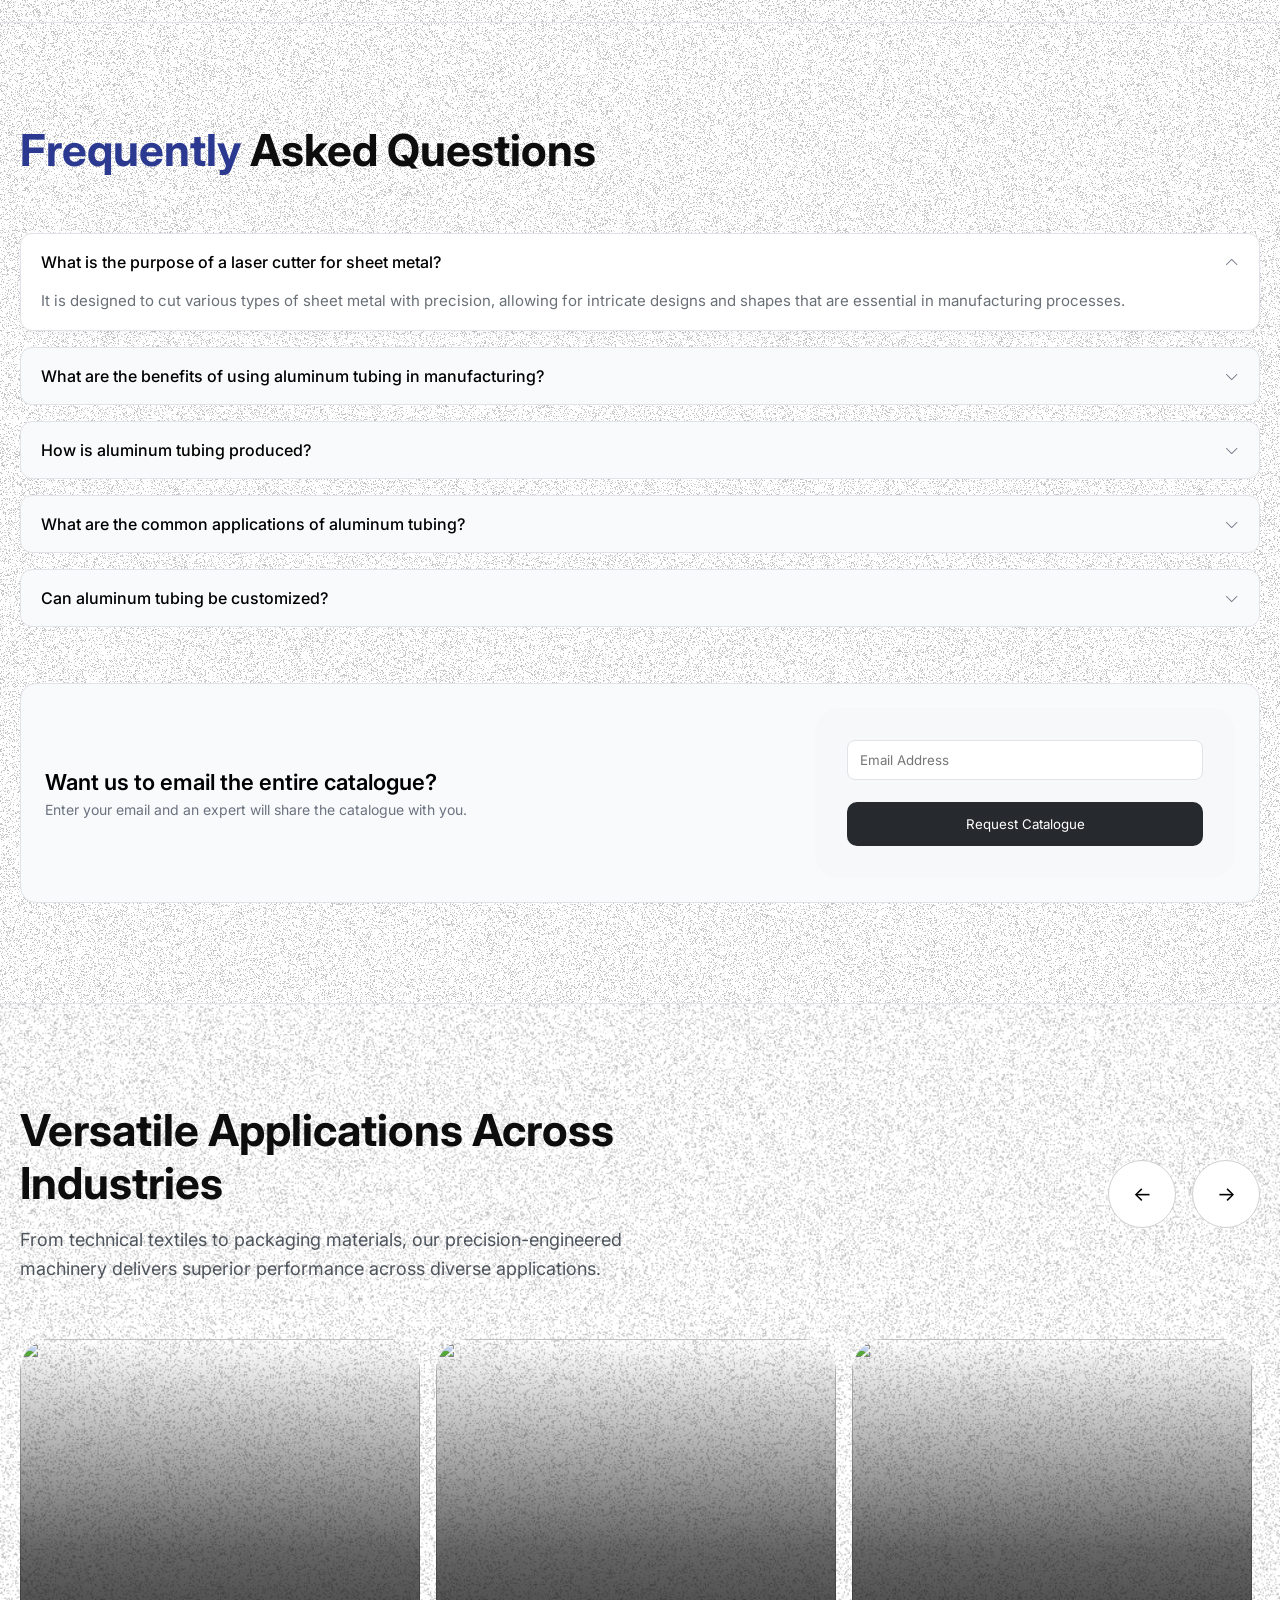
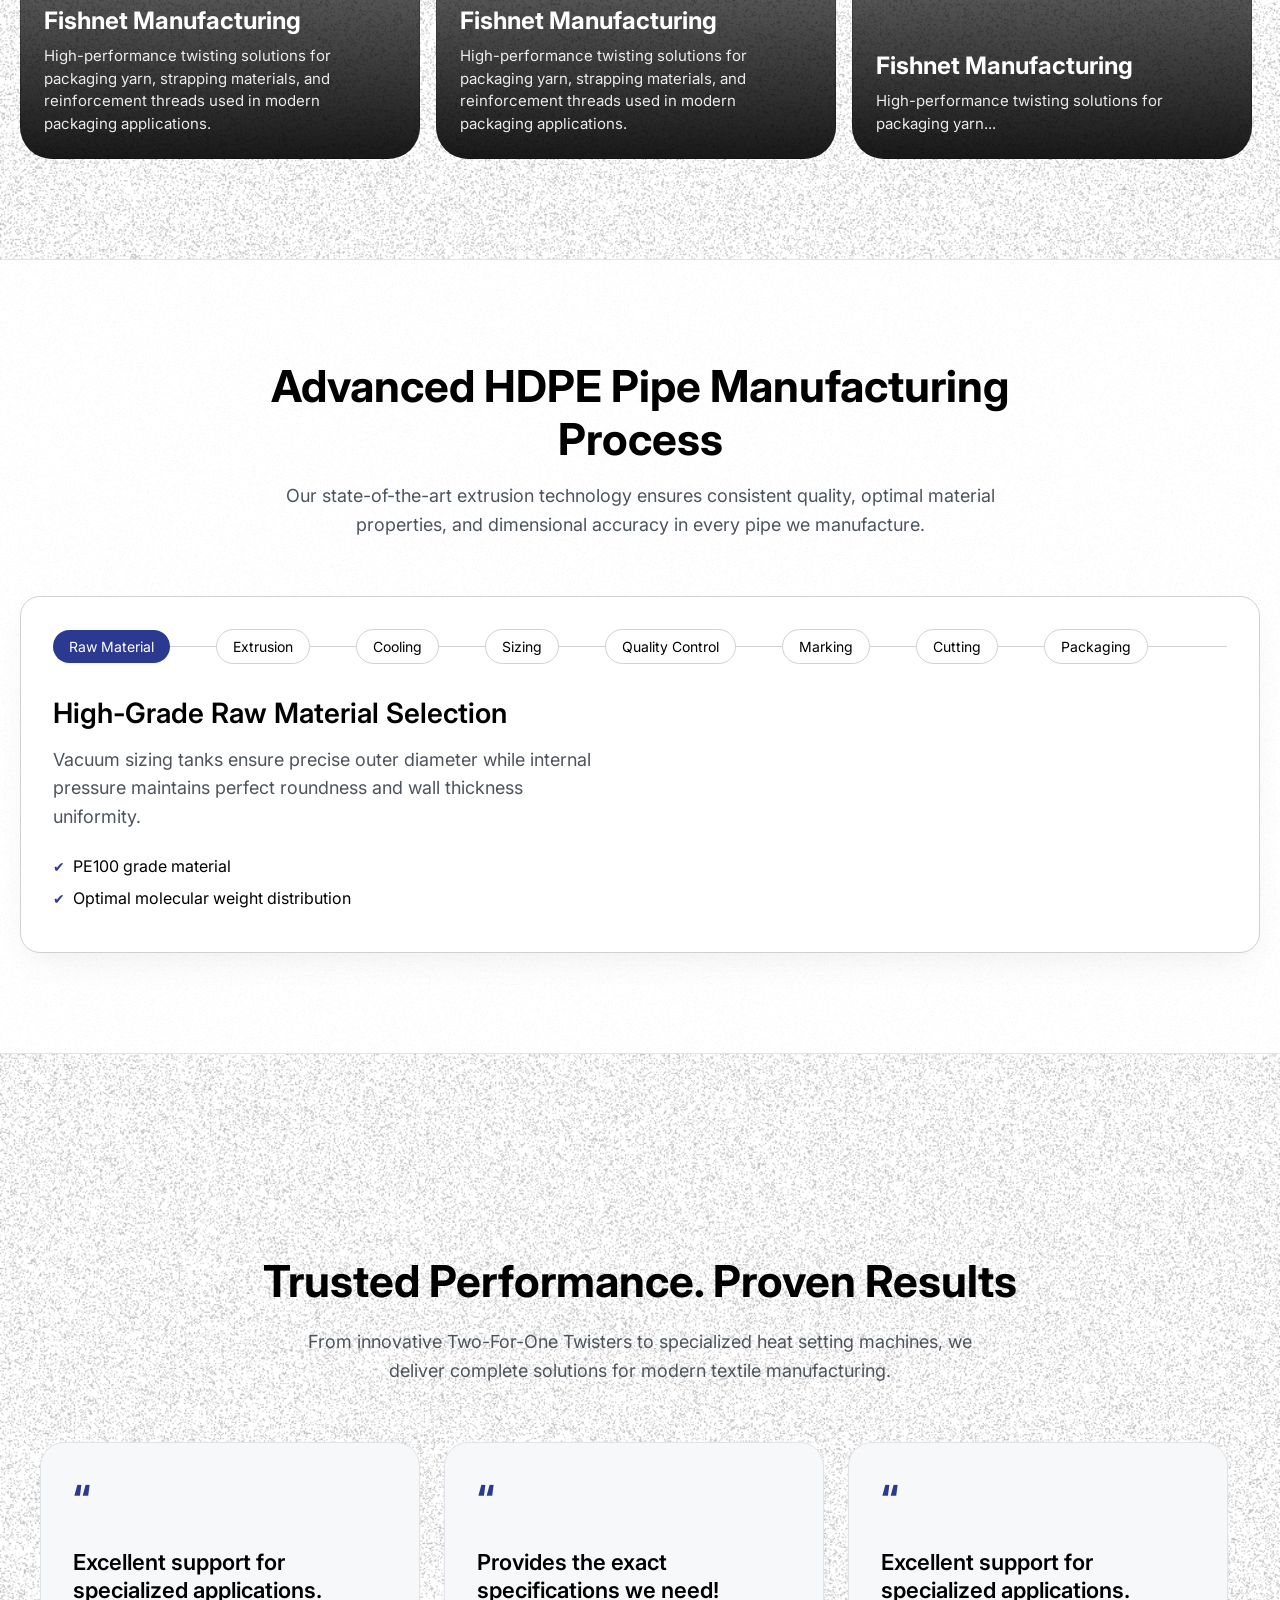
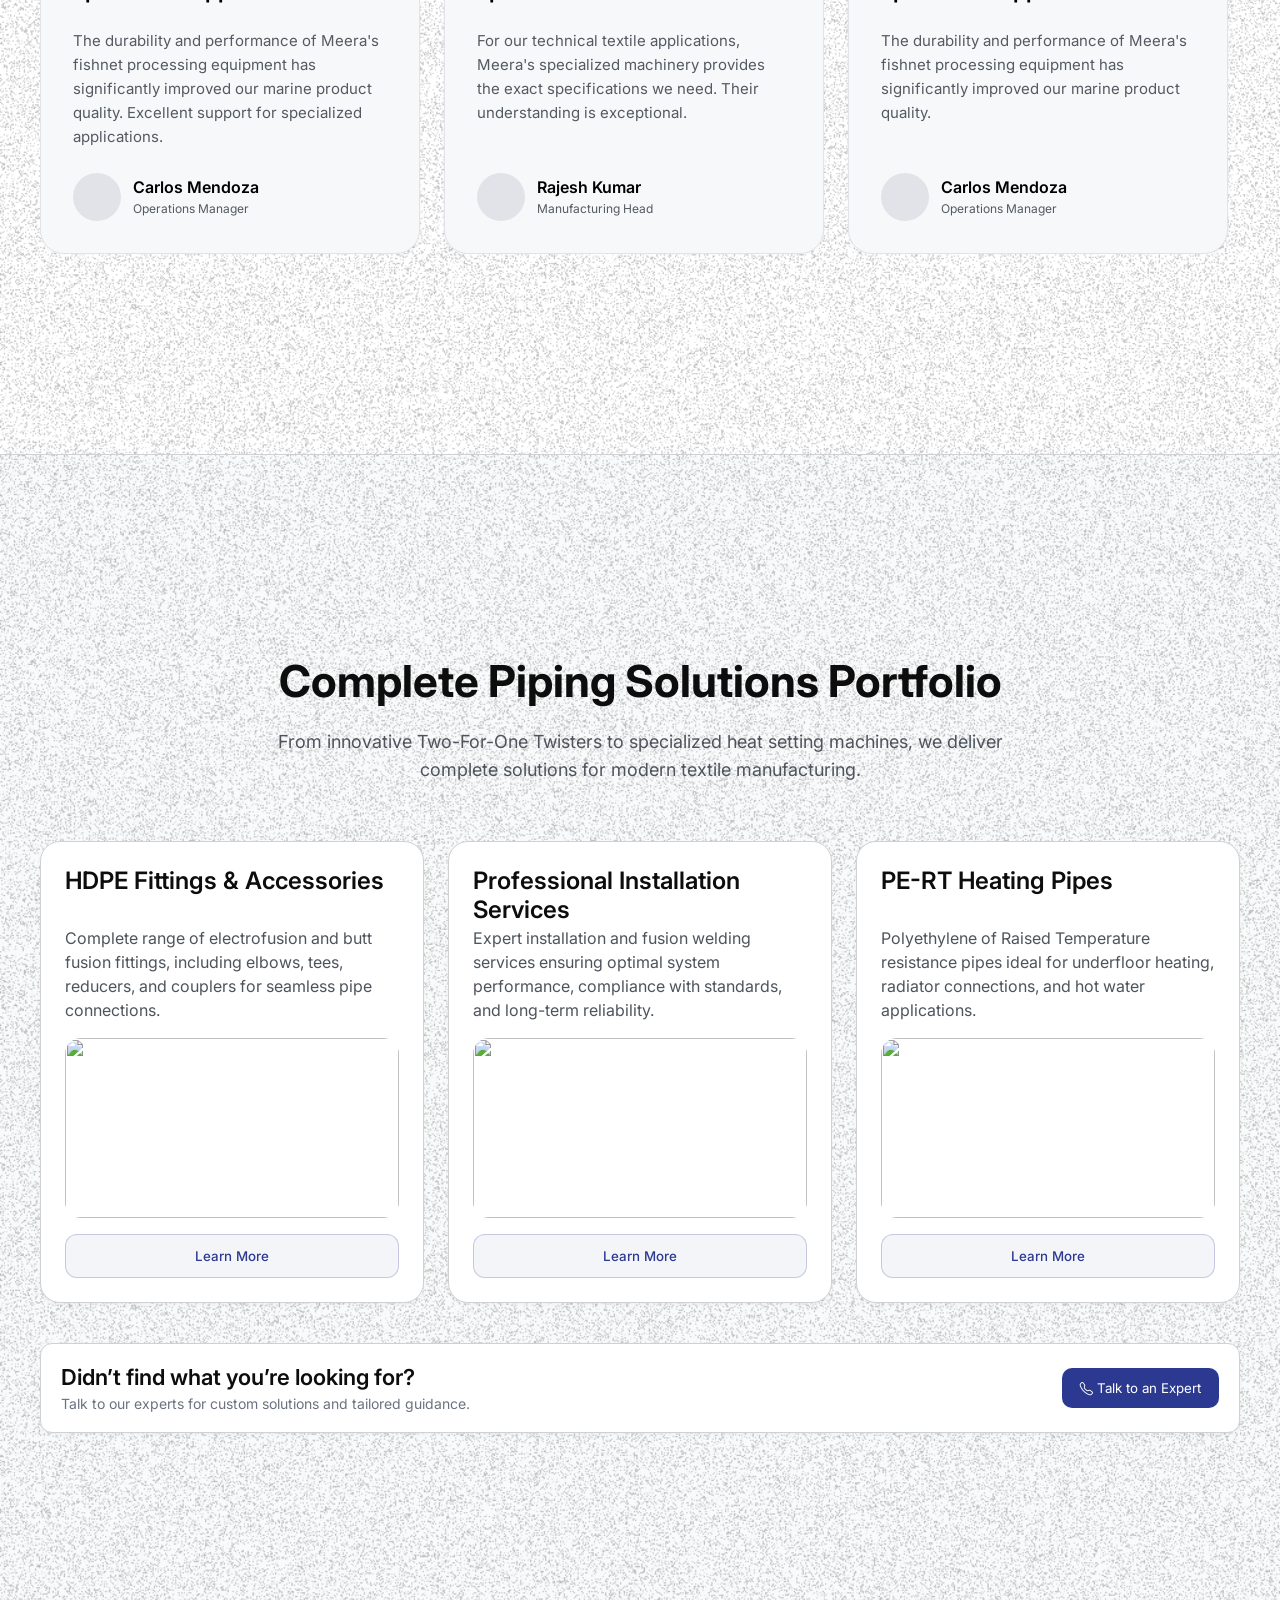
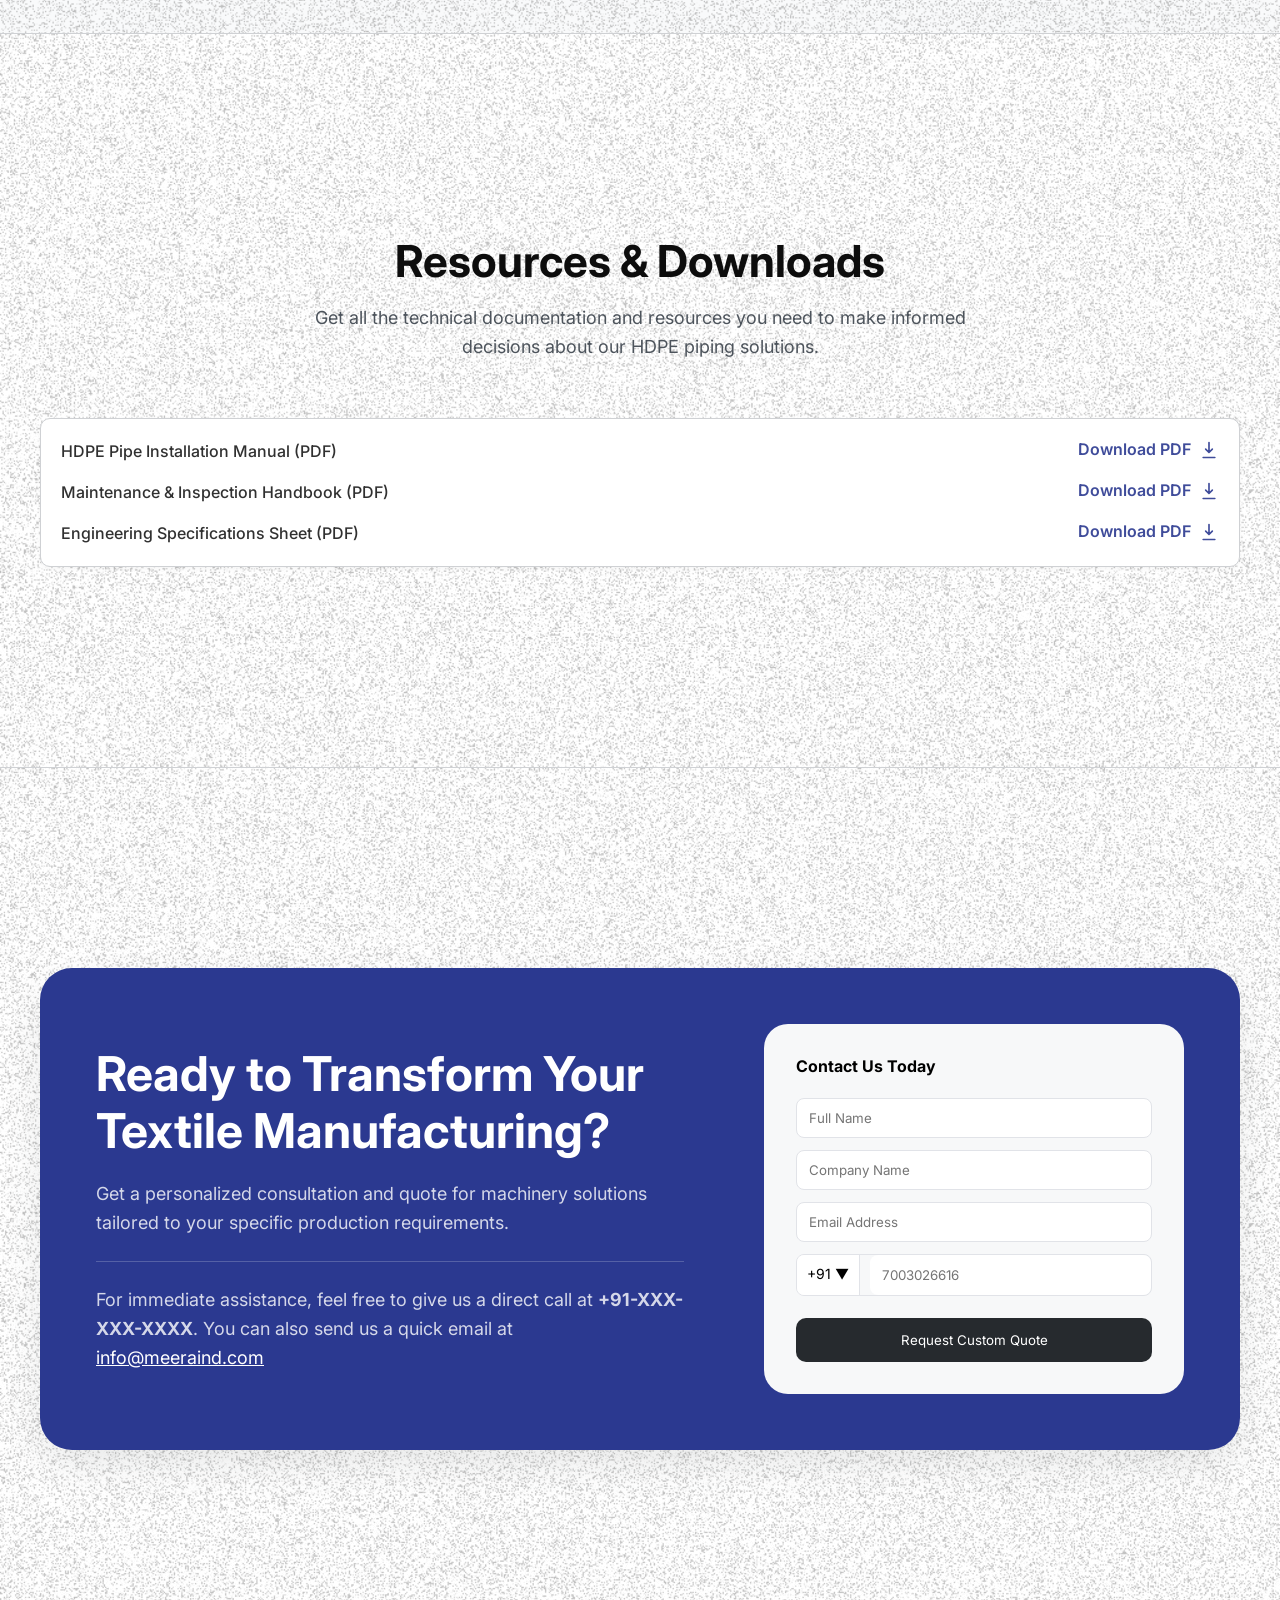
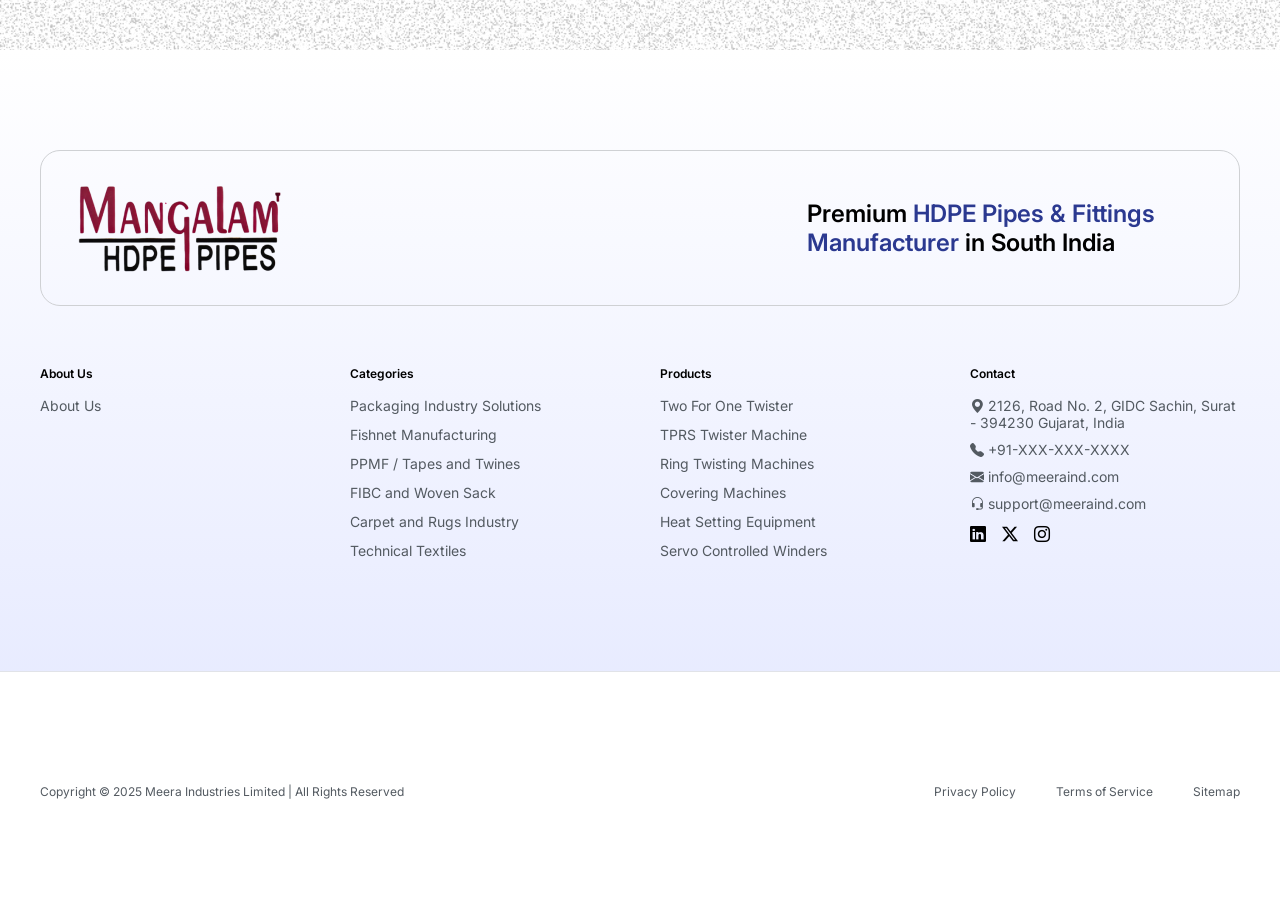
==== commit acfeb4e7: "done all the fixes" ====
--- a/index.html
+++ b/index.html
@@ -442,7 +442,7 @@
 
           <!-- CARD -->
           <div class="feature-card">
-            <div class="icon"><i class="bi bi-bag-fill"></i></div>
+            <div class="icon"><i class="bi bi-bag"></i></div>
             <h3>Superior Chemical Resistance</h3>
             <p>
               HDPE pipes resist a wide range of chemicals, acids, and alkalis.
@@ -451,7 +451,7 @@
           </div>
 
           <div class="feature-card">
-            <div class="icon"><i class="bi bi-puzzle-fill"></i></div>
+            <div class="icon"><i class="bi bi-puzzle"></i></div>
             <h3>Exceptional Flexibility & Durability</h3>
             <p>
               Designed to withstand stress and pressure while maintaining
@@ -469,7 +469,7 @@
           </div>
 
           <div class="feature-card">
-            <div class="icon"><i class="bi bi-gear-fill"></i></div>
+            <div class="icon"><i class="bi bi-gear"></i></div>
             <h3>Cost-Effective Long-Term Solution</h3>
             <p>
               Reduced maintenance and long lifespan make HDPE pipes a
@@ -487,7 +487,7 @@
           </div>
 
           <div class="feature-card">
-            <div class="icon"><i class="bi bi-check-circle-fill"></i></div>
+            <div class="icon"><i class="bi bi-check-circle"></i></div>
             <h3>Certified Quality Assurance</h3>
             <p>
               Manufactured under strict quality standards ensuring
--- a/styles.css
+++ b/styles.css
@@ -344,6 +344,9 @@
 display: flex;
 flex-direction: column;
 gap: 16px;
+
+  min-height: 500px;
+background-image: url("noiseTexture.png")!important;
 }
 
 .features li {
@@ -426,6 +429,7 @@
   display: flex;
   flex-direction: column;
   gap: 12px;
+  background-image: url("");
 }
 
 .hero-features li {
@@ -579,31 +583,6 @@
 }
 
 /* ================= RESPONSIVE ================= */
-@media (max-width: 768px) {
-.hero-content {
-flex-direction: column;
-gap: 40px;
-}
-
-.left, .right {
-width: 100%;
-}
-
-.carousel {
-width: 100%;
-height: auto;
-}
-
-.right h1 {
-font-size: 36px;
-}
-
-.logos {
-flex-wrap: wrap;
-justify-content: center;
-gap: 20px;
-}
-}
 
 
 /* PHONE FIELD */
@@ -889,47 +868,6 @@
   background: #1f2a6d;
 }
 
-/* RESPONSIVE */
-@media (max-width: 1024px) {
-  .features-grid {
-    grid-template-columns: repeat(2, 1fr);
-  }
-}
-
-@media (max-width: 600px) {
-  .features {
-    padding: 60px 20px;
-  }
-
-  .features-grid {
-    grid-template-columns: 1fr;
-  }
-
-  .features-header h2 {
-    font-size: 32px;
-  }
-
-  .features-header p {
-    font-size: 16px;
-  }
-
-  .feature-card {
-    padding: 16px;
-  }
-
-  .feature-card h3 {
-    font-size: 18px;
-  }
-
-  .feature-card p {
-    font-size: 14px;
-  }
-
-  .features-btn button {
-    padding: 12px 20px;
-    font-size: 14px;
-  }
-}
 
 /* =========================
    FAQ SECTION
@@ -939,6 +877,7 @@
   padding: 100px 20px;
   background: #fff;
   border-bottom: 1px solid #E1E3E8;
+  background-image: url("noiseTexture.png");
 }
 
 .faq-container {
@@ -1064,26 +1003,6 @@
   background: #1f2a6d;
 }
 
-/* RESPONSIVE */
-@media (max-width: 768px) {
-  .faq-cta {
-    flex-direction: column;
-    align-items: flex-start;
-  }
-
-  .cta-form {
-    width: 100%;
-    flex-direction: column;
-  }
-
-  .cta-form input {
-    width: 100%;
-  }
-
-  .cta-form button {
-    width: 100%;
-  }
-}
 
 /* =========================
    APPLICATION SECTION
@@ -1990,65 +1909,391 @@
 
 /* RESPONSIVE */
 @media (max-width: 768px) {
-  .app-header {
+.hero-content {
+flex-direction: column;
+gap: 40px;
+}
+
+.left, .right {
+width: 100%;
+}
+
+.carousel {
+width: 100%;
+height: auto;
+}
+
+.right h1 {
+font-size: 36px;
+}
+
+.logos {
+flex-wrap: wrap;
+justify-content: center;
+gap: 20px;
+}
+}
+
+
+/* =========================
+   GLOBAL MOBILE FIXES
+========================= */
+@media (max-width: 768px) {
+
+  body {
+    padding: 0;
+  }
+
+  section {
+    padding: 60px 20px !important;
+  }
+
+  h1 {
+    font-size: 28px !important;
+    line-height: 1.3;
+  }
+
+  h2 {
+    font-size: 24px !important;
+  }
+
+  p {
+    font-size: 14px;
+  }
+
+}
+
+/* =========================
+   HERO SECTION (MOST IMPORTANT)
+========================= */
+@media (max-width: 768px) {
+
+  .hero-content {
+    flex-direction: column;
+    gap: 24px;
+  }
+
+  .left, .right {
+    width: 100%;
+  }
+
+  /* IMAGE FIX */
+  .carousel {
+    width: 100%;
+    height: 260px;
+    border-radius: 16px;
+    overflow: hidden;
+  }
+
+  .carousel img {
+    width: 100%;
+    height: 100%;
+    object-fit: cover; /* KEY FIX */
+  }
+
+  /* THUMBNAILS */
+  .thumbnails {
+    display: flex;
+    gap: 8px;
+    overflow-x: auto;
+  }
+
+  .thumb {
+    width: 60px;
+    height: 60px;
+    flex-shrink: 0;
+  }
+
+  /* TEXT */
+  .right h1 {
+    font-size: 26px;
+  }
+
+}
+
+/* =========================
+   FEATURES GRID
+========================= */
+@media (max-width: 768px) {
+
+  .features-grid {
+    grid-template-columns: 1fr;
+    gap: 16px;
+  }
+
+}
+
+/* =========================
+   PROCESS SECTION
+========================= */
+@media (max-width: 768px) {
+
+  .process-content {
+    flex-direction: column;
+    gap: 24px;
+  }
+
+  .process-image img {
+    height: 220px;
+    object-fit: cover;
+  }
+
+  .tabs {
+    overflow-x: auto;
+    flex-wrap: nowrap;
+  }
+
+}
+
+/* =========================
+   TESTIMONIAL
+========================= */
+@media (max-width: 768px) {
+
+  .test-cards {
+    flex-direction: column;
+    gap: 16px;
+  }
+
+}
+
+/* =========================
+   APPLICATION SLIDER
+========================= */
+@media (max-width: 768px) {
+
+  .app-slider {
+    display: flex;
+    overflow-x: auto;
+    gap: 16px;
+  }
+
+  .app-card {
+    min-width: 260px;
+  }
+
+}
+
+/* =========================
+   FAQ + CTA
+========================= */
+@media (max-width: 768px) {
+
+  .faq-cta {
+    flex-direction: column;
+    gap: 20px;
+  }
+
+  .cta-form {
+    width: 100%;
+    flex-direction: column;
+    gap: 12px;
+  }
+
+  .cta-form input,
+  .cta-form button {
+    width: 100%;
+  }
+
+}
+
+/* =========================
+   FINAL CTA SECTION
+========================= */
+@media (max-width: 768px) {
+
+  .cta-box {
+    flex-direction: column;
+    padding: 24px;
+    gap: 24px;
+  }
+
+  .cta-left h2 {
+    font-size: 24px;
+  }
+
+}
+
+/* =========================
+   FOOTER
+========================= */
+@media (max-width: 768px) {
+
+  .footer-grid {
+    grid-template-columns: 1fr;
+    gap: 24px;
+  }
+
+  .footer-top {
+    flex-direction: column;
+    text-align: center;
+  }
+
+  .footer-bottom-inner {
+    flex-direction: column;
+    gap: 8px;
+  }
+
+}
+
+/* ================= GLOBAL FIX ================= */
+html, body {
+  overflow-x: hidden;
+}
+
+* {
+  box-sizing: border-box;
+}
+
+img {
+  max-width: 100%;
+  height: auto;
+  display: block;
+}
+
+/* ================= CONTAINER FIX ================= */
+section,
+.hero,
+.features,
+.faq,
+.process,
+.applications,
+.specs {
+  width: 100%;
+  max-width: 100%;
+  overflow: hidden;
+}
+
+/* ================= HERO FIX ================= */
+.hero-content {
+  display: flex;
+  gap: 40px;
+  flex-wrap: wrap;
+}
+
+.left, .right {
+  flex: 1;
+  min-width: 0;
+}
+
+/* ================= PRODUCT BAR FIX ================= */
+.product-bar {
+  position: sticky;
+  top: 77px;
+  z-index: 999;
+  flex-wrap: wrap;
+}
+
+.product-btn {
+  white-space: nowrap;
+}
+
+/* ================= PROCESS IMAGE FIX ================= */
+.process-image img {
+  width: 100%;
+  height: auto;
+  border-radius: 20px;
+  object-fit: cover;
+}
+
+/* ================= GRID FIX ================= */
+.features-grid {
+  display: grid;
+  grid-template-columns: repeat(3, 1fr);
+  gap: 20px;
+}
+
+/* ================= MOBILE FIX ================= */
+@media (max-width: 1024px) {
+  .features-grid {
+    grid-template-columns: repeat(2, 1fr);
+  }
+
+  .hero-content {
+    flex-direction: column;
+  }
+}
+
+@media (max-width: 768px) {
+
+  /* REMOVE RIGHT WHITE SPACE */
+  body {
+    overflow-x: hidden;
+  }
+
+  /* HERO */
+  .hero {
+    padding: 30px 20px;
+  }
+
+  .hero-content {
+    flex-direction: column;
+    gap: 24px;
+  }
+
+  .right h1 {
+    font-size: 26px;
+  }
+
+  /* PRODUCT BAR */
+  .product-bar {
     flex-direction: column;
     align-items: flex-start;
-    gap: 20px;
-  }
-
+    gap: 10px;
+  }
+
+  .product-btn {
+    width: 100%;
+  }
+
+  /* FEATURES */
+  .features-grid {
+    grid-template-columns: 1fr;
+  }
+
+  /* APPLICATION SCROLL FIX */
   .app-slider {
-    overflow-x: scroll;
+    overflow-x: auto;
+    display: flex;
+    gap: 16px;
   }
 
   .app-card {
-    min-width: 300px;
-  }
-}
-
-@media (max-width: 768px) {
+    min-width: 260px;
+  }
+
+  /* PROCESS */
   .process-content {
     flex-direction: column;
   }
-}
-
-@media (max-width: 768px) {
-  .test-cards {
-    flex-direction: column;
-  }
-
-  .test-card {
-    min-width: 100%;
-  }
-}
-
-@media (max-width: 768px) {
+
+  /* CTA */
   .cta-box {
     flex-direction: column;
-    gap: 40px;
   }
 
   .cta-form {
     width: 100%;
   }
 
-  .cta-left h2 {
-    font-size: 32px;
-  }
-}
-
-@media (max-width: 768px) {
+  .cta-form input,
+  .cta-form button {
+    width: 100%;
+  }
+
+  /* FOOTER */
   .footer-grid {
     grid-template-columns: 1fr 1fr;
   }
-
-  .footer-top {
-    flex-direction: column;
-    gap: 20px;
-    text-align: center;
-  }
-
-  .footer-bottom-inner {
-    flex-direction: column;
-    gap: 10px;
+}
+
+@media (max-width: 480px) {
+
+  .footer-grid {
+    grid-template-columns: 1fr;
+  }
+
+  .right h1 {
+    font-size: 22px;
   }
 }
